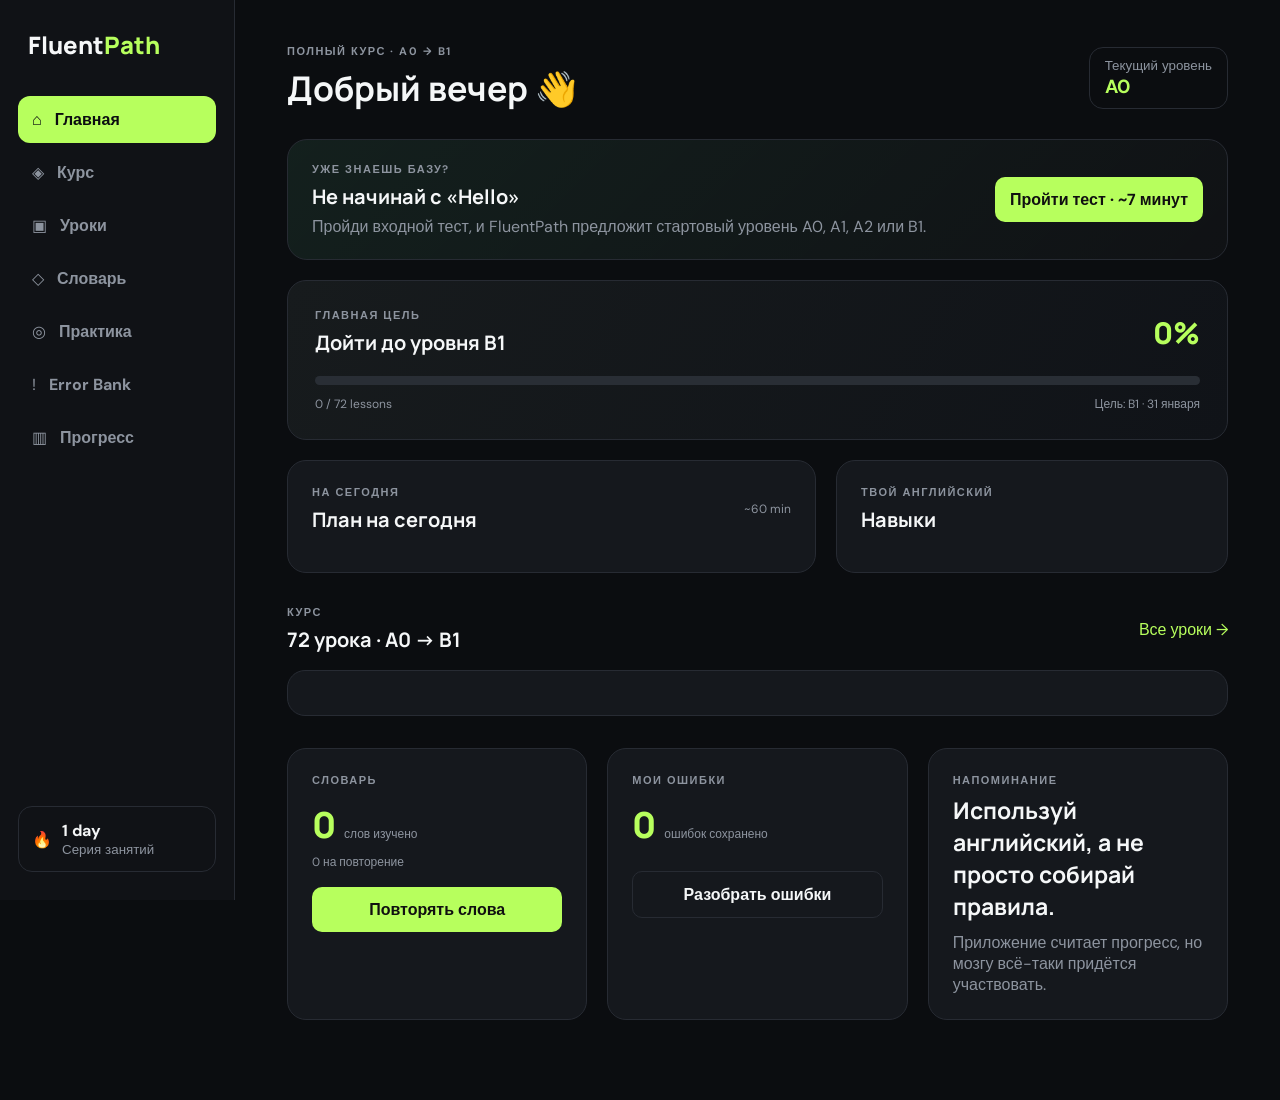
==== index.html @ a9f22a5a "Add files via upload" ====
<!doctype html><html lang="en"><head><meta charset="utf-8"><meta name="viewport" content="width=device-width,initial-scale=1"><meta name="theme-color" content="#0c0d10"><title>FluentPath — Full A0 to B1 Course</title><link rel="stylesheet" href="style.css"></head><body>
<div class="app"><aside class="sidebar"><button class="brand" data-go="home">Fluent<span>Path</span></button><nav>
<button class="nav active" data-go="home">⌂ <b>Главная</b></button><button class="nav" data-go="roadmap">◈ <b>Курс</b></button><button class="nav" data-go="learn">▣ <b>Уроки</b></button><button class="nav" data-go="vocabulary">◇ <b>Словарь</b></button><button class="nav" data-go="practice">◎ <b>Практика</b></button><button class="nav" data-go="errors">! <b>Error Bank</b></button><button class="nav" data-go="progress">▥ <b>Прогресс</b></button></nav><div class="side-foot">🔥 <div><strong id="sideStreak">1 day</strong><small>Серия занятий</small></div></div></aside>
<main>
<section class="page active" id="home"><header class="top"><div><p class="eyebrow">ПОЛНЫЙ КУРС · A0 → B1</p><h1 id="greeting">Добрый вечер 👋</h1></div><div class="level-pill"><small>Текущий уровень</small><strong id="homeLevel">A0</strong></div></header>
<section class="placement-banner"><div><p class="eyebrow">УЖЕ ЗНАЕШЬ БАЗУ?</p><h2>Не начинай с «Hello»</h2><p class="muted">Пройди входной тест, и FluentPath предложит стартовый уровень A0, A1, A2 или B1.</p></div><button class="primary" id="placementBtn">Пройти тест · ~7 минут</button></section><section class="hero"><div class="row between"><div><p class="eyebrow">ГЛАВНАЯ ЦЕЛЬ</p><h2>Дойти до уровня B1</h2></div><strong class="hero-percent" id="goalPercent">0%</strong></div><div class="bar"><i id="goalBar"></i></div><div class="row between muted tiny"><span id="lessonПрогресс">0 / 72 lessons</span><span>Цель: B1 · 31 января</span></div></section>
<div class="grid two"><section class="card"><div class="row between"><div><p class="eyebrow">НА СЕГОДНЯ</p><h2>План на сегодня</h2></div><span class="muted tiny">~60 min</span></div><div id="todayTasks" class="task-list"></div></section><section class="card"><p class="eyebrow">ТВОЙ АНГЛИЙСКИЙ</p><h2>Навыки</h2><div id="skillOverview"></div></section></div>
<section class="section"><div class="row between"><div><p class="eyebrow">КУРС</p><h2>72 урока · A0 → B1</h2></div><button class="link" data-go="roadmap">Все уроки →</button></div><div id="levelStrip" class="level-strip"></div></section>
<div class="grid three"><section class="card"><p class="eyebrow">СЛОВАРЬ</p><div class="big"><strong id="wordsCount">0</strong><span>слов изучено</span></div><p class="muted tiny"><span id="dueCount">0</span> на повторение</p><button class="primary full" data-go="vocabulary">Повторять слова</button></section><section class="card"><p class="eyebrow">МОИ ОШИБКИ</p><div class="big"><strong id="errorCount">0</strong><span>ошибок сохранено</span></div><button class="secondary full" data-go="errors">Разобрать ошибки</button></section><section class="card quote"><p class="eyebrow">НАПОМИНАНИЕ</p><h2>Используй английский, а не просто собирай правила.</h2><p class="muted">Приложение считает прогресс, но мозгу всё-таки придётся участвовать.</p></section></div></section>
<section class="page" id="roadmap"><p class="eyebrow">ПРОГРАММА КУРСА</p><h1>72 урока: A0 → B1</h1><p class="muted intro">Все уроки доступны сразу. Можно начать с нужного уровня или пройти входной тест.</p><div id="roadmapContent" class="roadmap"></div></section>
<section class="page" id="learn"><div id="learnГлавная"><p class="eyebrow">ОБУЧЕНИЕ</p><h1>Продолжить курс</h1><p class="muted intro">Теория, примеры и упражнения в каждом уроке.</p><div id="recommendedLesson"></div></div><div id="lessonView" class="hidden"></div></section>
<section class="page" id="vocabulary"><p class="eyebrow">ИНТЕРВАЛЬНОЕ ПОВТОРЕНИЕ</p><h1>Словарь</h1><p class="muted intro">Повторяй слова своего и предыдущих уровней.</p><div class="tabs"><button class="tab active" data-vtab="review">Повторение</button><button class="tab" data-vtab="all">Все слова</button></div><div id="vocabContent"></div></section>
<section class="page" id="practice"><p class="eyebrow">ПРАКТИКА</p><h1>Практика английского</h1><p class="muted intro">Аудирование, говорение, письмо и смешанные задания.</p><div class="practice-grid"><button class="mode-card" data-mode="listening"><span>🎧</span><h2>Аудирование</h2><p>Listen and type.</p></button><button class="mode-card" data-mode="speaking"><span>🎙️</span><h2>Говорение</h2><p>Speak with browser recognition.</p></button><button class="mode-card" data-mode="writing"><span>✍️</span><h2>Письмо</h2><p>Write and compare.</p></button><button class="mode-card" data-mode="challenge"><span>⚡</span><h2>Микс</h2><p>Mixed grammar.</p></button></div><div id="practiceArea"></div></section>
<section class="page" id="errors"><p class="eyebrow">МОИ ОШИБКИ</p><h1>Твои ошибки</h1><p class="muted intro">Неправильные ответы сохраняются здесь.</p><div id="errorsContent"></div></section>
<section class="page" id="progress"><p class="eyebrow">ПРОГРЕСС</p><h1>Твой английский</h1><p class="muted intro">Курс, XP, серия занятий и навыки.</p><div id="progressContent"></div></section>
</main></div><div id="toast"></div>
<script src="data/vocabulary.js"></script><script src="data/lessons.js"></script><script src="data/challenges.js"></script><script src="script.js"></script></body></html>
---- style.css ----
@import url('https://fonts.googleapis.com/css2?family=DM+Sans:wght@400;500;600;700&family=Manrope:wght@600;700;800&display=swap');
*{box-sizing:border-box;margin:0;padding:0} :root{--bg:#0b0d10;--side:#101216;--card:#15181d;--card2:#111419;--border:#272b33;--text:#f5f7f8;--muted:#8d949f;--accent:#b7ff5d;--accent2:#8edc35;--danger:#ff8e8e;--warn:#ffd36e} body{background:var(--bg);color:var(--text);font-family:"DM Sans",sans-serif;min-height:100vh}button,input,textarea{font:inherit}button{color:inherit}.app{display:flex;min-height:100vh}.sidebar{position:fixed;inset:0 auto 0 0;width:235px;background:var(--side);border-right:1px solid var(--border);padding:28px 18px;display:flex;flex-direction:column;z-index:20}.brand{background:none;border:0;text-align:left;font:800 24px Manrope;margin:0 10px 35px;cursor:pointer}.brand span{color:var(--accent)}nav{display:flex;flex-direction:column;gap:6px}.nav{border:0;background:transparent;color:var(--muted);padding:13px 14px;border-radius:12px;text-align:left;cursor:pointer;display:flex;gap:13px;align-items:center}.nav:hover{background:#191c22;color:#fff}.nav.active{background:var(--accent);color:#0b0d10}.side-foot{margin-top:auto;border:1px solid var(--border);border-radius:14px;padding:13px;display:flex;gap:10px;align-items:center}.side-foot div{display:flex;flex-direction:column}.side-foot small{color:var(--muted)}main{margin-left:235px;width:calc(100% - 235px);padding:44px 52px 80px;max-width:1500px}.page{display:none}.page.active{display:block}.top,.row{display:flex;align-items:center}.top{justify-content:space-between;margin-bottom:28px}.between{justify-content:space-between}.eyebrow{font-size:11px;letter-spacing:1.5px;color:var(--muted);font-weight:700;margin-bottom:7px}h1,h2,h3{font-family:Manrope,sans-serif}h1{font-size:34px}h2{font-size:20px}.muted{color:var(--muted)}.tiny{font-size:12px}.intro{margin-top:8px;margin-bottom:30px}.level-pill{border:1px solid var(--border);border-radius:14px;padding:9px 15px;display:flex;flex-direction:column}.level-pill small{color:var(--muted)}.level-pill strong{color:var(--accent);font-size:19px}.hero,.card,.roadmap-level,.lesson-shell,.practice-box,.stat-box{background:var(--card);border:1px solid var(--border);border-radius:19px}.hero{padding:27px;margin-bottom:20px;background:linear-gradient(120deg,#171b1d,#101318)}.hero-percent{font:800 30px Manrope;color:var(--accent)}.bar{height:9px;background:#292e35;border-radius:99px;overflow:hidden;margin:20px 0 11px}.bar i{display:block;height:100%;background:var(--accent);border-radius:99px;transition:.3s}.grid{display:grid;gap:20px}.two{grid-template-columns:1.35fr 1fr}.three{grid-template-columns:repeat(3,1fr)}.card{padding:24px}.task-list{margin-top:15px;display:flex;flex-direction:column;gap:7px}.task{display:grid;grid-template-columns:25px 1fr auto;align-items:center;gap:11px;border:0;background:transparent;padding:10px;border-radius:11px;text-align:left;cursor:pointer}.task:hover{background:#1b1f25}.check{width:20px;height:20px;border:2px solid #424852;border-radius:50%;background:transparent;cursor:pointer}.check.done{background:var(--accent);border-color:var(--accent);color:#111;font-size:12px}.task small{color:var(--muted)}.task.done .task-name{text-decoration:line-through;opacity:.55}.skill{margin-top:17px}.skill .row{font-size:13px;margin-bottom:7px}.mini{height:5px;background:#292e35;border-radius:99px;overflow:hidden}.mini i{display:block;height:100%;background:var(--accent)}.section{margin:32px 0}.link{border:0;background:transparent;color:var(--accent);cursor:pointer}.level-strip{display:flex;align-items:center;background:var(--card);border:1px solid var(--border);border-radius:18px;padding:22px;margin-top:17px}.level-node{display:flex;align-items:center;gap:10px;min-width:115px}.level-dot{width:46px;height:46px;border:2px solid #363b44;border-radius:50%;display:grid;place-items:center;font-weight:800}.level-node.current .level-dot,.level-node.done .level-dot{background:var(--accent);border-color:var(--accent);color:#111}.level-line{height:2px;background:#30353d;flex:1;margin:0 10px}.big{display:flex;align-items:baseline;gap:8px;margin:13px 0 5px}.big strong{font:800 36px Manrope;color:var(--accent)}.big span{color:var(--muted);font-size:12px}.primary,.secondary{border-radius:10px;padding:12px 15px;font-weight:700;cursor:pointer}.primary{border:0;background:var(--accent);color:#101010}.primary:hover{background:var(--accent2)}.secondary{border:1px solid var(--border);background:transparent}.secondary:hover{background:#1c2026}.full{width:100%;margin-top:17px}.quote{display:flex;flex-direction:column;justify-content:center}.quote h2{font-size:23px;margin-bottom:10px}.roadmap{display:flex;flex-direction:column;gap:20px}.roadmap-level{padding:25px}.level-head{display:flex;align-items:center;gap:15px;margin-bottom:20px}.level-square{width:58px;height:58px;border:1px solid #3a4049;border-radius:16px;display:grid;place-items:center;font:800 20px Manrope}.roadmap-level.unlocked .level-square{background:var(--accent);color:#111;border-color:var(--accent)}.level-head .lock{margin-left:auto;color:var(--muted);font-size:12px}.lesson-list{display:flex;flex-direction:column;gap:8px}.lesson-card{border:1px solid var(--border);background:var(--card2);border-radius:13px;padding:14px;display:grid;grid-template-columns:42px 1fr auto;align-items:center;gap:10px;text-align:left;cursor:pointer}.lesson-card:not(.locked):hover{transform:translateX(3px);border-color:#454c57}.lesson-card.locked{opacity:.4;cursor:not-allowed}.lesson-card.completed{border-color:#3c5230}.lesson-num{width:34px;height:34px;border-radius:9px;background:#23272e;display:grid;place-items:center;color:var(--accent);font-size:11px;font-weight:800}.lesson-card.completed .lesson-num{background:var(--accent);color:#111}.lesson-card small{color:var(--muted)}.lesson-shell{padding:28px;max-width:850px}.lesson-top{display:flex;justify-content:space-between;gap:20px;margin-bottom:25px}.lesson-body{line-height:1.7}.lesson-body h3{margin:23px 0 8px}.example{background:#101318;border-left:3px solid var(--accent);padding:13px 15px;border-radius:0 10px 10px 0;margin:9px 0}.quiz{margin-top:25px;border-top:1px solid var(--border);padding-top:22px}.answers{display:grid;gap:9px;margin-top:13px}.answer{border:1px solid var(--border);background:#111419;border-radius:11px;padding:12px;text-align:left;cursor:pointer}.answer:hover{border-color:#4c545f}.answer.correct{border-color:var(--accent);background:#182015}.answer.wrong{border-color:var(--danger);background:#251719}.feedback{margin-top:12px;font-size:13px}.hidden{display:none!important}.tabs{display:flex;gap:8px;margin-bottom:22px}.tab{border:1px solid var(--border);background:transparent;padding:9px 13px;border-radius:9px;cursor:pointer}.tab.active{background:var(--accent);color:#111;border-color:var(--accent)}.flashcard{max-width:650px;min-height:310px;background:var(--card);border:1px solid var(--border);border-radius:22px;padding:35px;margin-top:10px;display:flex;flex-direction:column;justify-content:center;align-items:center;text-align:center}.flashcard h2{font-size:38px}.translation{font-size:22px;margin-top:12px}.reveal{margin-top:25px}.ratings{display:flex;gap:8px;flex-wrap:wrap;margin-top:22px}.ratings button{flex:1;min-width:100px}.word-grid{display:grid;grid-template-columns:repeat(3,1fr);gap:10px}.word-item{border:1px solid var(--border);border-radius:12px;padding:14px;background:var(--card)}.word-item small{color:var(--muted)}.practice-grid{display:grid;grid-template-columns:repeat(4,1fr);gap:14px}.mode-card{border:1px solid var(--border);background:var(--card);border-radius:17px;padding:22px;text-align:left;cursor:pointer}.mode-card:hover{border-color:#4b535f;transform:translateY(-2px)}.mode-card span{font-size:25px}.mode-card h2{margin:12px 0 6px}.mode-card p{color:var(--muted);font-size:12px;line-height:1.5}.practice-box{padding:25px;margin-top:20px;max-width:800px}.text-input{width:100%;border:1px solid var(--border);background:#0e1115;color:#fff;border-radius:11px;padding:13px;margin:13px 0;outline:none}.text-input:focus{border-color:var(--accent)}textarea.text-input{min-height:130px;resize:vertical}.error-item{background:var(--card);border:1px solid var(--border);border-radius:13px;padding:15px;margin:9px 0}.error-item .wrongtxt{color:var(--danger)}.error-item .righttxt{color:var(--accent)}.stats-grid{display:grid;grid-template-columns:repeat(4,1fr);gap:14px}.stat-box{padding:20px}.stat-box strong{display:block;font:800 30px Manrope;color:var(--accent);margin-top:8px}.progress-skills{margin-top:20px;max-width:700px}.toast,#toast{position:fixed;right:25px;bottom:25px;background:#f5f7f8;color:#111;padding:12px 16px;border-radius:10px;opacity:0;transform:translateY(10px);pointer-events:none;transition:.2s;z-index:99}#toast.show{opacity:1;transform:none}
@media(max-width:1000px){.two,.three{grid-template-columns:1fr}.practice-grid{grid-template-columns:repeat(2,1fr)}.word-grid{grid-template-columns:repeat(2,1fr)}.stats-grid{grid-template-columns:repeat(2,1fr)}}
@media(max-width:720px){.sidebar{top:auto;bottom:0;width:100%;height:68px;padding:7px;border-right:0;border-top:1px solid var(--border)}.brand,.side-foot{display:none}nav{flex-direction:row;justify-content:space-around}.nav{padding:12px}.nav b{display:none}.nav:nth-child(4),.nav:nth-child(6){display:none}main{margin-left:0;width:100%;padding:25px 17px 95px}h1{font-size:28px}.level-strip{overflow:auto}.level-line{min-width:25px}.practice-grid,.word-grid,.stats-grid{grid-template-columns:1fr}.lesson-card{grid-template-columns:40px 1fr}.lesson-card>span:last-child{display:none}.top{align-items:flex-start}.hero{padding:21px}}
.course-count{color:var(--accent);font-weight:800}.lesson-card{transition:.18s}.lesson-card.free-open{opacity:1}

.placement-banner{display:flex;justify-content:space-between;gap:20px;align-items:center;padding:22px 24px;border:1px solid var(--border);border-radius:20px;margin-bottom:20px;background:linear-gradient(135deg,rgba(117,255,185,.08),rgba(255,255,255,.02))}
.placement-banner h2{margin:4px 0 6px}.placement-test{max-width:760px}.placement-choice{margin-top:10px}
@media(max-width:700px){.placement-banner{align-items:flex-start;flex-direction:column}.placement-banner .primary{width:100%}}
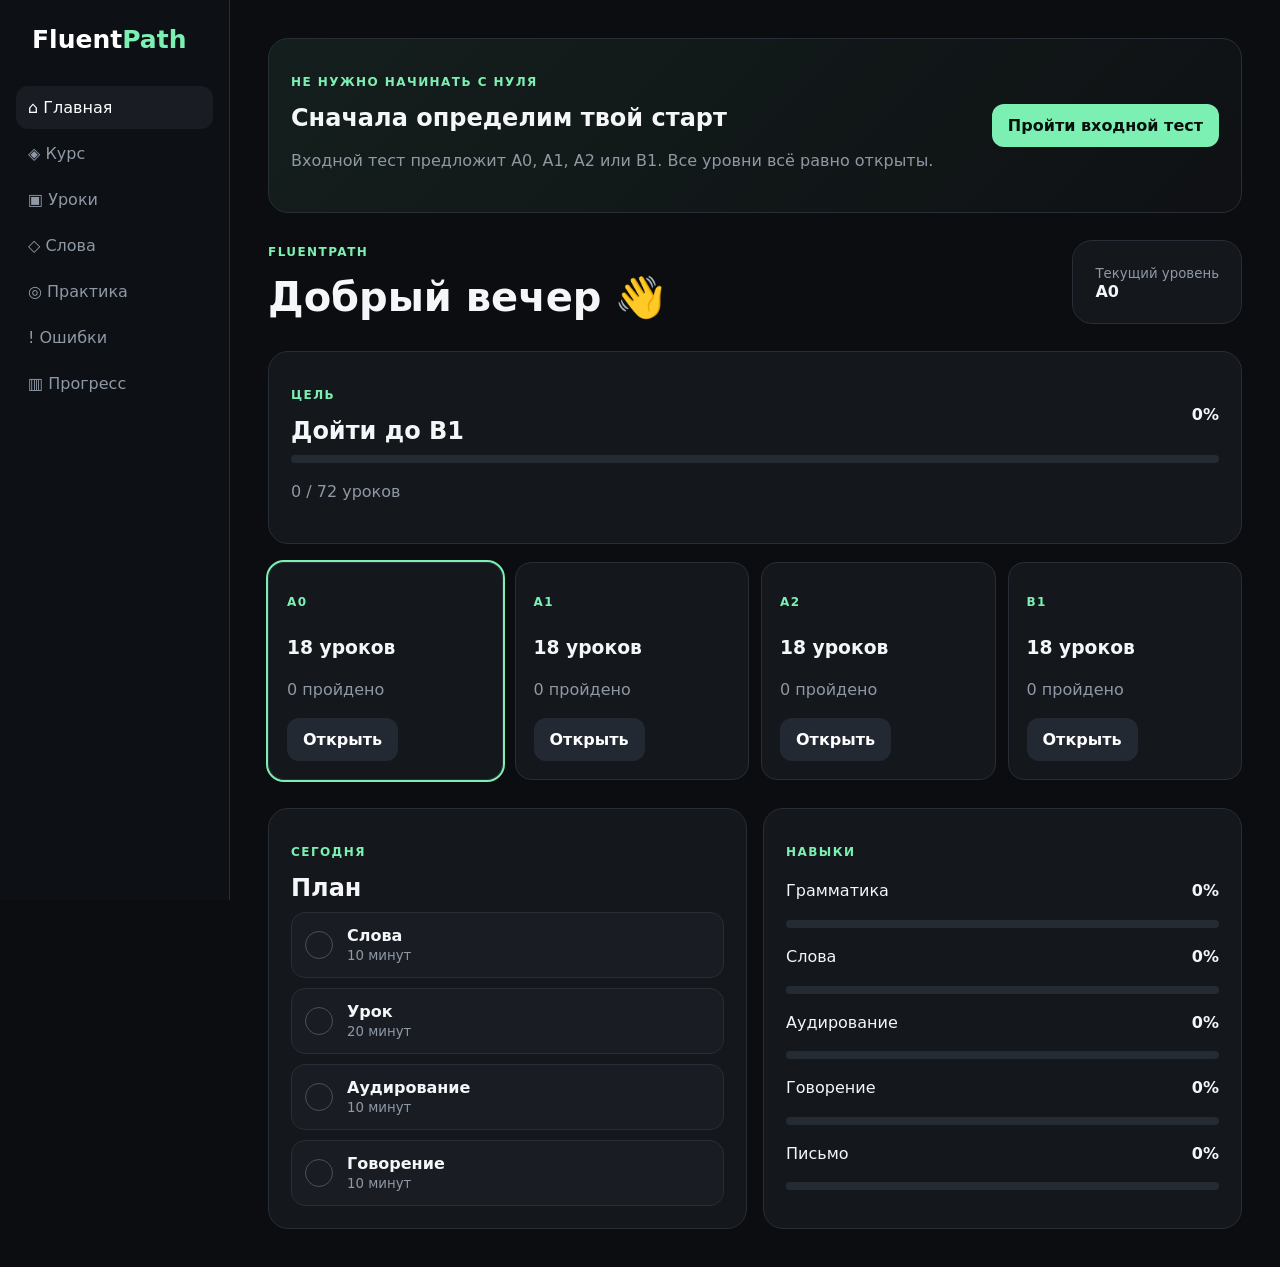
==== commit dd6f3aa4: "Rename FluentPath_FINAL_SINGLE.html to index.html" ====
--- a/index.html
+++ b/index.html
@@ -1,17 +1,59 @@
-<!doctype html><html lang="en"><head><meta charset="utf-8"><meta name="viewport" content="width=device-width,initial-scale=1"><meta name="theme-color" content="#0c0d10"><title>FluentPath — Full A0 to B1 Course</title><link rel="stylesheet" href="style.css"></head><body>
+<!doctype html><html lang="ru"><head><meta charset="utf-8"><meta name="viewport" content="width=device-width,initial-scale=1"><title>FluentPath</title>
+<style>
+:root{--bg:#0b0d10;--card:#14171c;--card2:#191d23;--text:#f4f6f8;--muted:#8f98a5;--border:#282e37;--accent:#7cf0b3;--danger:#ff7777}
+*{box-sizing:border-box}body{margin:0;background:var(--bg);color:var(--text);font-family:Inter,system-ui,-apple-system,Segoe UI,sans-serif}button,input,textarea{font:inherit}button{cursor:pointer}.app{display:grid;grid-template-columns:230px 1fr;min-height:100vh}.sidebar{padding:24px 16px;border-right:1px solid var(--border);position:sticky;top:0;height:100vh;background:#0d1014}.brand{border:0;background:none;color:#fff;font-size:25px;font-weight:900;margin:0 10px 28px}.brand span{color:var(--accent)}.nav{display:block;width:100%;text-align:left;border:0;background:none;color:var(--muted);padding:12px;border-radius:12px;margin:3px 0}.nav:hover,.nav.active{background:var(--card2);color:#fff}main{padding:38px;max-width:1200px;width:100%;margin:auto}.page{display:none}.page.active{display:block}h1{font-size:40px;margin:4px 0 12px}h2{margin:4px 0 10px}h3{margin-top:25px}p{line-height:1.6}.muted{color:var(--muted)}.eyebrow{color:var(--accent);font-size:12px;font-weight:800;letter-spacing:.12em}.card,.hero,.lesson-shell,.placement{background:var(--card);border:1px solid var(--border);border-radius:20px;padding:22px}.hero{margin:18px 0}.row{display:flex;align-items:center;gap:14px}.between{justify-content:space-between}.grid{display:grid;gap:16px}.two{grid-template-columns:1fr 1fr}.primary,.secondary{border:0;border-radius:12px;padding:12px 16px;font-weight:800}.primary{background:var(--accent);color:#06110b}.secondary{background:#232932;color:#fff}.bar,.mini{height:8px;border-radius:999px;background:#252b33;overflow:hidden}.bar i,.mini i{display:block;height:100%;background:var(--accent)}.task,.lesson-card,.word-row{display:flex;align-items:center;gap:14px;padding:13px;border:1px solid var(--border);border-radius:14px;margin-top:10px;background:var(--card2)}.task>div,.lesson-card>div{flex:1}.check{width:28px;height:28px;border-radius:50%;border:1px solid #45505e;background:none}.check.done{background:var(--accent)}.task.done{opacity:.62}.levels{display:grid;grid-template-columns:repeat(4,1fr);gap:12px;margin:15px 0 28px}.levelbox{padding:18px;border:1px solid var(--border);border-radius:16px;background:var(--card)}.levelbox.current{outline:2px solid var(--accent)}.placement{display:flex;align-items:center;justify-content:space-between;gap:20px;margin-bottom:18px;background:linear-gradient(135deg,rgba(124,240,179,.08),rgba(255,255,255,.015))}.tabs{display:flex;gap:8px;margin:16px 0}.tab{border:1px solid var(--border);background:#151920;color:var(--muted);padding:10px 14px;border-radius:10px}.tab.active{color:#fff}.lesson-card{width:100%;color:#fff;text-align:left}.lesson-num{width:38px;height:38px;border-radius:11px;background:#252b33;display:grid;place-items:center;font-weight:800}.answer{width:100%;text-align:left;margin-top:10px;padding:13px;border:1px solid var(--border);border-radius:12px;background:#191e25;color:#fff}.answer.correct{border-color:var(--accent)}.answer.wrong{border-color:var(--danger)}.example{padding:12px 14px;background:#191e25;border-left:3px solid var(--accent);margin:8px 0;border-radius:8px}.flash{max-width:620px;padding:34px;text-align:center;background:var(--card);border:1px solid var(--border);border-radius:22px}.flash h2{font-size:38px}.ratings{display:flex;gap:8px;justify-content:center;margin-top:18px}.word-grid{display:grid;grid-template-columns:repeat(3,1fr);gap:10px}.word-row{display:block}.practice-grid{display:grid;grid-template-columns:repeat(4,1fr);gap:12px}.mode{padding:18px;background:var(--card);border:1px solid var(--border);border-radius:16px;color:#fff;text-align:left}.input{width:100%;margin-top:14px;padding:13px;background:#11151a;border:1px solid var(--border);border-radius:11px;color:#fff}textarea.input{min-height:150px}.stats{display:grid;grid-template-columns:repeat(4,1fr);gap:12px}.stat{background:var(--card);border:1px solid var(--border);border-radius:16px;padding:20px}.hidden{display:none!important}#toast{position:fixed;bottom:22px;left:50%;transform:translateX(-50%);background:#fff;color:#111;padding:11px 16px;border-radius:10px;display:none}#toast.show{display:block}
+@media(max-width:820px){.app{display:block}.sidebar{position:fixed;z-index:5;left:0;right:0;bottom:0;top:auto;height:auto;border-right:0;border-top:1px solid var(--border);display:flex;padding:7px;overflow:auto}.brand{display:none}.sidebar nav{display:flex;width:100%}.nav{font-size:11px;text-align:center;padding:8px 7px;white-space:nowrap}main{padding:22px 16px 85px}h1{font-size:31px}.two,.levels,.practice-grid,.stats,.word-grid{grid-template-columns:1fr}.placement{align-items:flex-start;flex-direction:column}}
+</style></head><body>
 <div class="app"><aside class="sidebar"><button class="brand" data-go="home">Fluent<span>Path</span></button><nav>
-<button class="nav active" data-go="home">⌂ <b>Главная</b></button><button class="nav" data-go="roadmap">◈ <b>Курс</b></button><button class="nav" data-go="learn">▣ <b>Уроки</b></button><button class="nav" data-go="vocabulary">◇ <b>Словарь</b></button><button class="nav" data-go="practice">◎ <b>Практика</b></button><button class="nav" data-go="errors">! <b>Error Bank</b></button><button class="nav" data-go="progress">▥ <b>Прогресс</b></button></nav><div class="side-foot">🔥 <div><strong id="sideStreak">1 day</strong><small>Серия занятий</small></div></div></aside>
+<button class="nav active" data-go="home">⌂ Главная</button><button class="nav" data-go="roadmap">◈ Курс</button><button class="nav" data-go="learn">▣ Уроки</button><button class="nav" data-go="vocab">◇ Слова</button><button class="nav" data-go="practice">◎ Практика</button><button class="nav" data-go="errors">! Ошибки</button><button class="nav" data-go="progress">▥ Прогресс</button></nav></aside>
 <main>
-<section class="page active" id="home"><header class="top"><div><p class="eyebrow">ПОЛНЫЙ КУРС · A0 → B1</p><h1 id="greeting">Добрый вечер 👋</h1></div><div class="level-pill"><small>Текущий уровень</small><strong id="homeLevel">A0</strong></div></header>
-<section class="placement-banner"><div><p class="eyebrow">УЖЕ ЗНАЕШЬ БАЗУ?</p><h2>Не начинай с «Hello»</h2><p class="muted">Пройди входной тест, и FluentPath предложит стартовый уровень A0, A1, A2 или B1.</p></div><button class="primary" id="placementBtn">Пройти тест · ~7 минут</button></section><section class="hero"><div class="row between"><div><p class="eyebrow">ГЛАВНАЯ ЦЕЛЬ</p><h2>Дойти до уровня B1</h2></div><strong class="hero-percent" id="goalPercent">0%</strong></div><div class="bar"><i id="goalBar"></i></div><div class="row between muted tiny"><span id="lessonПрогресс">0 / 72 lessons</span><span>Цель: B1 · 31 января</span></div></section>
-<div class="grid two"><section class="card"><div class="row between"><div><p class="eyebrow">НА СЕГОДНЯ</p><h2>План на сегодня</h2></div><span class="muted tiny">~60 min</span></div><div id="todayTasks" class="task-list"></div></section><section class="card"><p class="eyebrow">ТВОЙ АНГЛИЙСКИЙ</p><h2>Навыки</h2><div id="skillOverview"></div></section></div>
-<section class="section"><div class="row between"><div><p class="eyebrow">КУРС</p><h2>72 урока · A0 → B1</h2></div><button class="link" data-go="roadmap">Все уроки →</button></div><div id="levelStrip" class="level-strip"></div></section>
-<div class="grid three"><section class="card"><p class="eyebrow">СЛОВАРЬ</p><div class="big"><strong id="wordsCount">0</strong><span>слов изучено</span></div><p class="muted tiny"><span id="dueCount">0</span> на повторение</p><button class="primary full" data-go="vocabulary">Повторять слова</button></section><section class="card"><p class="eyebrow">МОИ ОШИБКИ</p><div class="big"><strong id="errorCount">0</strong><span>ошибок сохранено</span></div><button class="secondary full" data-go="errors">Разобрать ошибки</button></section><section class="card quote"><p class="eyebrow">НАПОМИНАНИЕ</p><h2>Используй английский, а не просто собирай правила.</h2><p class="muted">Приложение считает прогресс, но мозгу всё-таки придётся участвовать.</p></section></div></section>
-<section class="page" id="roadmap"><p class="eyebrow">ПРОГРАММА КУРСА</p><h1>72 урока: A0 → B1</h1><p class="muted intro">Все уроки доступны сразу. Можно начать с нужного уровня или пройти входной тест.</p><div id="roadmapContent" class="roadmap"></div></section>
-<section class="page" id="learn"><div id="learnГлавная"><p class="eyebrow">ОБУЧЕНИЕ</p><h1>Продолжить курс</h1><p class="muted intro">Теория, примеры и упражнения в каждом уроке.</p><div id="recommendedLesson"></div></div><div id="lessonView" class="hidden"></div></section>
-<section class="page" id="vocabulary"><p class="eyebrow">ИНТЕРВАЛЬНОЕ ПОВТОРЕНИЕ</p><h1>Словарь</h1><p class="muted intro">Повторяй слова своего и предыдущих уровней.</p><div class="tabs"><button class="tab active" data-vtab="review">Повторение</button><button class="tab" data-vtab="all">Все слова</button></div><div id="vocabContent"></div></section>
-<section class="page" id="practice"><p class="eyebrow">ПРАКТИКА</p><h1>Практика английского</h1><p class="muted intro">Аудирование, говорение, письмо и смешанные задания.</p><div class="practice-grid"><button class="mode-card" data-mode="listening"><span>🎧</span><h2>Аудирование</h2><p>Listen and type.</p></button><button class="mode-card" data-mode="speaking"><span>🎙️</span><h2>Говорение</h2><p>Speak with browser recognition.</p></button><button class="mode-card" data-mode="writing"><span>✍️</span><h2>Письмо</h2><p>Write and compare.</p></button><button class="mode-card" data-mode="challenge"><span>⚡</span><h2>Микс</h2><p>Mixed grammar.</p></button></div><div id="practiceArea"></div></section>
-<section class="page" id="errors"><p class="eyebrow">МОИ ОШИБКИ</p><h1>Твои ошибки</h1><p class="muted intro">Неправильные ответы сохраняются здесь.</p><div id="errorsContent"></div></section>
-<section class="page" id="progress"><p class="eyebrow">ПРОГРЕСС</p><h1>Твой английский</h1><p class="muted intro">Курс, XP, серия занятий и навыки.</p><div id="progressContent"></div></section>
+<section class="page active" id="home"><div class="placement"><div><p class="eyebrow">НЕ НУЖНО НАЧИНАТЬ С НУЛЯ</p><h2>Сначала определим твой старт</h2><p class="muted">Входной тест предложит A0, A1, A2 или B1. Все уровни всё равно открыты.</p></div><button class="primary" id="placementBtn">Пройти входной тест</button></div>
+<div class="row between"><div><p class="eyebrow">FLUENTPATH</p><h1 id="hello">Добрый вечер 👋</h1></div><div class="card"><small class="muted">Текущий уровень</small><br><strong id="curLevel">A0</strong></div></div>
+<div class="hero"><div class="row between"><div><p class="eyebrow">ЦЕЛЬ</p><h2>Дойти до B1</h2></div><strong id="pct">0%</strong></div><div class="bar"><i id="bar"></i></div><p class="muted" id="lessonCount"></p></div><div class="levels" id="levels"></div><div class="grid two"><div class="card"><p class="eyebrow">СЕГОДНЯ</p><h2>План</h2><div id="tasks"></div></div><div class="card"><p class="eyebrow">НАВЫКИ</p><div id="skills"></div></div></div></section>
+<section class="page" id="roadmap"><p class="eyebrow">ПРОГРАММА</p><h1>72 урока A0 → B1</h1><p class="muted">Все уроки открыты. Начинать можно с любого уровня.</p><div id="roadmapContent"></div></section>
+<section class="page" id="learn"><div id="learnHome"></div><div id="lessonView" class="hidden"></div></section>
+<section class="page" id="vocab"><p class="eyebrow">ИНТЕРВАЛЬНОЕ ПОВТОРЕНИЕ</p><h1>Словарь</h1><p class="muted">Внутри 2064 карточек слов и полезных выражений.</p><div class="tabs"><button class="tab active" data-vtab="review">Повторение</button><button class="tab" data-vtab="all">Все слова</button></div><div id="vocabContent"></div></section>
+<section class="page" id="practice"><p class="eyebrow">ПРАКТИКА</p><h1>Используй английский</h1><div class="practice-grid"><button class="mode" data-mode="listening">🎧<h3>Аудирование</h3></button><button class="mode" data-mode="speaking">🎙️<h3>Говорение</h3></button><button class="mode" data-mode="writing">✍️<h3>Письмо</h3></button><button class="mode" data-mode="mixed">⚡<h3>Микс</h3></button></div><div id="practiceArea" style="margin-top:18px"></div></section>
+<section class="page" id="errors"><p class="eyebrow">ОШИБКИ</p><h1>Банк ошибок</h1><div id="errorsContent"></div></section>
+<section class="page" id="progress"><p class="eyebrow">ПРОГРЕСС</p><h1>Статистика</h1><div id="progressContent"></div></section>
 </main></div><div id="toast"></div>
-<script src="data/vocabulary.js"></script><script src="data/lessons.js"></script><script src="data/challenges.js"></script><script src="script.js"></script></body></html>+<script>
+const COURSE={"lessons": [{"id": "a0-01", "level": "A0", "title": "Приветствия и знакомство", "tag": "Hello / Hi / Goodbye", "goal": "Здороваться, прощаться и знакомиться.", "minutes": 20, "checkpoint": false, "theory": "<h3>Цель урока</h3><p>Здороваться, прощаться и знакомиться.</p><h3>Примеры</h3><div class=\"example\"><b>Hello!</b></div><div class=\"example\"><b>Hi, I'm Anna.</b></div><div class=\"example\"><b>Nice to meet you.</b></div><div class=\"example\"><b>See you tomorrow.</b></div><h3>Как закрепить</h3><p>Проговори примеры вслух и составь минимум два собственных предложения по той же модели.</p>", "questions": [{"q": "Выбери правильный вариант:", "answers": ["Hello!", "I is a student.", "Where you are?"], "correct": 0}, {"q": "Выбери правильный вариант:", "answers": ["Where you are?", "She are ready.", "Hi, I'm Anna."], "correct": 2}, {"q": "Выбери правильный вариант:", "answers": ["I is a student.", "Nice to meet you.", "She are ready."], "correct": 1}, {"q": "Выбери правильный вариант:", "answers": ["See you tomorrow.", "I is a student.", "Where you are?"], "correct": 0}, {"q": "Что лучше сделать после теории?", "answers": ["Составить 2–3 своих примера и проговорить их", "Просто закрыть урок", "Выучить только название темы"], "correct": 0}, {"q": "Главная цель этого урока?", "answers": ["Здороваться, прощаться и знакомиться.", "Не использовать английский", "Запомнить случайные слова"], "correct": 0}]}, {"id": "a0-02", "level": "A0", "title": "О себе", "tag": "My name is... / I am...", "goal": "Представиться: имя, возраст, страна, город.", "minutes": 20, "checkpoint": false, "theory": "<h3>Цель урока</h3><p>Представиться: имя, возраст, страна, город.</p><h3>Примеры</h3><div class=\"example\"><b>My name is Max.</b></div><div class=\"example\"><b>I am 18.</b></div><div class=\"example\"><b>I'm from Spain.</b></div><div class=\"example\"><b>I live in Madrid.</b></div><h3>Как закрепить</h3><p>Проговори примеры вслух и составь минимум два собственных предложения по той же модели.</p>", "questions": [{"q": "Выбери правильный вариант:", "answers": ["I is a student.", "Where you are?", "My name is Max."], "correct": 2}, {"q": "Выбери правильный вариант:", "answers": ["She are ready.", "I am 18.", "Where you are?"], "correct": 1}, {"q": "Выбери правильный вариант:", "answers": ["I'm from Spain.", "She are ready.", "I is a student."], "correct": 0}, {"q": "Выбери правильный вариант:", "answers": ["I is a student.", "Where you are?", "I live in Madrid."], "correct": 2}, {"q": "Что лучше сделать после теории?", "answers": ["Составить 2–3 своих примера и проговорить их", "Просто закрыть урок", "Выучить только название темы"], "correct": 0}, {"q": "Главная цель этого урока?", "answers": ["Представиться: имя, возраст, страна, город.", "Не использовать английский", "Запомнить случайные слова"], "correct": 0}]}, {"id": "a0-03", "level": "A0", "title": "To be: утверждение", "tag": "I am / You are / She is", "goal": "Строить простые предложения с am / is / are.", "minutes": 20, "checkpoint": false, "theory": "<h3>Цель урока</h3><p>Строить простые предложения с am / is / are.</p><h3>Примеры</h3><div class=\"example\"><b>I am tired.</b></div><div class=\"example\"><b>You are ready.</b></div><div class=\"example\"><b>She is a student.</b></div><div class=\"example\"><b>They are at home.</b></div><h3>Как закрепить</h3><p>Проговори примеры вслух и составь минимум два собственных предложения по той же модели.</p>", "questions": [{"q": "Выбери правильный вариант:", "answers": ["Where you are?", "I am tired.", "I is a student."], "correct": 1}, {"q": "Выбери правильный вариант:", "answers": ["You are ready.", "Where you are?", "She are ready."], "correct": 0}, {"q": "Выбери правильный вариант:", "answers": ["She are ready.", "I is a student.", "She is a student."], "correct": 2}, {"q": "Выбери правильный вариант:", "answers": ["Where you are?", "They are at home.", "I is a student."], "correct": 1}, {"q": "Что лучше сделать после теории?", "answers": ["Составить 2–3 своих примера и проговорить их", "Просто закрыть урок", "Выучить только название темы"], "correct": 0}, {"q": "Главная цель этого урока?", "answers": ["Строить простые предложения с am / is / are.", "Не использовать английский", "Запомнить случайные слова"], "correct": 0}]}, {"id": "a0-04", "level": "A0", "title": "To be: вопросы", "tag": "Are you...? / Is she...?", "goal": "Задавать вопросы с to be.", "minutes": 20, "checkpoint": false, "theory": "<h3>Цель урока</h3><p>Задавать вопросы с to be.</p><h3>Примеры</h3><div class=\"example\"><b>Are you ready?</b></div><div class=\"example\"><b>Is he your brother?</b></div><div class=\"example\"><b>Are they at home?</b></div><div class=\"example\"><b>Where are you from?</b></div><h3>Как закрепить</h3><p>Проговори примеры вслух и составь минимум два собственных предложения по той же модели.</p>", "questions": [{"q": "Выбери правильный вариант:", "answers": ["Are you ready?", "I is a student.", "Where you are?"], "correct": 0}, {"q": "Выбери правильный вариант:", "answers": ["Where you are?", "She are ready.", "Is he your brother?"], "correct": 2}, {"q": "Выбери правильный вариант:", "answers": ["I is a student.", "Are they at home?", "She are ready."], "correct": 1}, {"q": "Выбери правильный вариант:", "answers": ["Where are you from?", "I is a student.", "Where you are?"], "correct": 0}, {"q": "Что лучше сделать после теории?", "answers": ["Составить 2–3 своих примера и проговорить их", "Просто закрыть урок", "Выучить только название темы"], "correct": 0}, {"q": "Главная цель этого урока?", "answers": ["Задавать вопросы с to be.", "Не использовать английский", "Запомнить случайные слова"], "correct": 0}]}, {"id": "a0-05", "level": "A0", "title": "To be: отрицание", "tag": "I'm not / isn't / aren't", "goal": "Делать отрицания с to be.", "minutes": 20, "checkpoint": false, "theory": "<h3>Цель урока</h3><p>Делать отрицания с to be.</p><h3>Примеры</h3><div class=\"example\"><b>I'm not busy.</b></div><div class=\"example\"><b>She isn't here.</b></div><div class=\"example\"><b>We aren't late.</b></div><div class=\"example\"><b>He is not a teacher.</b></div><h3>Как закрепить</h3><p>Проговори примеры вслух и составь минимум два собственных предложения по той же модели.</p>", "questions": [{"q": "Выбери правильный вариант:", "answers": ["I is a student.", "Where you are?", "I'm not busy."], "correct": 2}, {"q": "Выбери правильный вариант:", "answers": ["She are ready.", "She isn't here.", "Where you are?"], "correct": 1}, {"q": "Выбери правильный вариант:", "answers": ["We aren't late.", "She are ready.", "I is a student."], "correct": 0}, {"q": "Выбери правильный вариант:", "answers": ["I is a student.", "Where you are?", "He is not a teacher."], "correct": 2}, {"q": "Что лучше сделать после теории?", "answers": ["Составить 2–3 своих примера и проговорить их", "Просто закрыть урок", "Выучить только название темы"], "correct": 0}, {"q": "Главная цель этого урока?", "answers": ["Делать отрицания с to be.", "Не использовать английский", "Запомнить случайные слова"], "correct": 0}]}, {"id": "a0-06", "level": "A0", "title": "Числа и возраст", "tag": "Numbers 0–100", "goal": "Говорить возраст, цены и количества.", "minutes": 20, "checkpoint": false, "theory": "<h3>Цель урока</h3><p>Говорить возраст, цены и количества.</p><h3>Примеры</h3><div class=\"example\"><b>I'm eighteen.</b></div><div class=\"example\"><b>It costs twenty euros.</b></div><div class=\"example\"><b>My number is forty-two.</b></div><div class=\"example\"><b>There are ten books.</b></div><h3>Как закрепить</h3><p>Проговори примеры вслух и составь минимум два собственных предложения по той же модели.</p>", "questions": [{"q": "Выбери правильный вариант:", "answers": ["Where you are?", "I'm eighteen.", "I is a student."], "correct": 1}, {"q": "Выбери правильный вариант:", "answers": ["It costs twenty euros.", "Where you are?", "She are ready."], "correct": 0}, {"q": "Выбери правильный вариант:", "answers": ["She are ready.", "I is a student.", "My number is forty-two."], "correct": 2}, {"q": "Выбери правильный вариант:", "answers": ["Where you are?", "There are ten books.", "I is a student."], "correct": 1}, {"q": "Что лучше сделать после теории?", "answers": ["Составить 2–3 своих примера и проговорить их", "Просто закрыть урок", "Выучить только название темы"], "correct": 0}, {"q": "Главная цель этого урока?", "answers": ["Говорить возраст, цены и количества.", "Не использовать английский", "Запомнить случайные слова"], "correct": 0}]}, {"id": "a0-07", "level": "A0", "title": "Страны и национальности", "tag": "Countries & nationalities", "goal": "Говорить, откуда человек.", "minutes": 20, "checkpoint": false, "theory": "<h3>Цель урока</h3><p>Говорить, откуда человек.</p><h3>Примеры</h3><div class=\"example\"><b>I'm from Italy.</b></div><div class=\"example\"><b>She is Brazilian.</b></div><div class=\"example\"><b>They are from Canada.</b></div><div class=\"example\"><b>He is German.</b></div><h3>Как закрепить</h3><p>Проговори примеры вслух и составь минимум два собственных предложения по той же модели.</p>", "questions": [{"q": "Выбери правильный вариант:", "answers": ["I'm from Italy.", "I is a student.", "Where you are?"], "correct": 0}, {"q": "Выбери правильный вариант:", "answers": ["Where you are?", "She are ready.", "She is Brazilian."], "correct": 2}, {"q": "Выбери правильный вариант:", "answers": ["I is a student.", "They are from Canada.", "She are ready."], "correct": 1}, {"q": "Выбери правильный вариант:", "answers": ["He is German.", "I is a student.", "Where you are?"], "correct": 0}, {"q": "Что лучше сделать после теории?", "answers": ["Составить 2–3 своих примера и проговорить их", "Просто закрыть урок", "Выучить только название темы"], "correct": 0}, {"q": "Главная цель этого урока?", "answers": ["Говорить, откуда человек.", "Не использовать английский", "Запомнить случайные слова"], "correct": 0}]}, {"id": "a0-08", "level": "A0", "title": "Семья", "tag": "Family", "goal": "Рассказывать о семье.", "minutes": 20, "checkpoint": false, "theory": "<h3>Цель урока</h3><p>Рассказывать о семье.</p><h3>Примеры</h3><div class=\"example\"><b>This is my mother.</b></div><div class=\"example\"><b>I have one brother.</b></div><div class=\"example\"><b>Her sister is 12.</b></div><div class=\"example\"><b>My parents are at home.</b></div><h3>Как закрепить</h3><p>Проговори примеры вслух и составь минимум два собственных предложения по той же модели.</p>", "questions": [{"q": "Выбери правильный вариант:", "answers": ["I is a student.", "Where you are?", "This is my mother."], "correct": 2}, {"q": "Выбери правильный вариант:", "answers": ["She are ready.", "I have one brother.", "Where you are?"], "correct": 1}, {"q": "Выбери правильный вариант:", "answers": ["Her sister is 12.", "She are ready.", "I is a student."], "correct": 0}, {"q": "Выбери правильный вариант:", "answers": ["I is a student.", "Where you are?", "My parents are at home."], "correct": 2}, {"q": "Что лучше сделать после теории?", "answers": ["Составить 2–3 своих примера и проговорить их", "Просто закрыть урок", "Выучить только название темы"], "correct": 0}, {"q": "Главная цель этого урока?", "answers": ["Рассказывать о семье.", "Не использовать английский", "Запомнить случайные слова"], "correct": 0}]}, {"id": "a0-09", "level": "A0", "title": "My / Your / His / Her", "tag": "Possessives", "goal": "Говорить, кому что принадлежит.", "minutes": 20, "checkpoint": false, "theory": "<h3>Цель урока</h3><p>Говорить, кому что принадлежит.</p><h3>Примеры</h3><div class=\"example\"><b>My phone is new.</b></div><div class=\"example\"><b>His name is Leo.</b></div><div class=\"example\"><b>Her bag is blue.</b></div><div class=\"example\"><b>Their house is big.</b></div><h3>Как закрепить</h3><p>Проговори примеры вслух и составь минимум два собственных предложения по той же модели.</p>", "questions": [{"q": "Выбери правильный вариант:", "answers": ["Where you are?", "My phone is new.", "I is a student."], "correct": 1}, {"q": "Выбери правильный вариант:", "answers": ["His name is Leo.", "Where you are?", "She are ready."], "correct": 0}, {"q": "Выбери правильный вариант:", "answers": ["She are ready.", "I is a student.", "Her bag is blue."], "correct": 2}, {"q": "Выбери правильный вариант:", "answers": ["Where you are?", "Their house is big.", "I is a student."], "correct": 1}, {"q": "Что лучше сделать после теории?", "answers": ["Составить 2–3 своих примера и проговорить их", "Просто закрыть урок", "Выучить только название темы"], "correct": 0}, {"q": "Главная цель этого урока?", "answers": ["Говорить, кому что принадлежит.", "Не использовать английский", "Запомнить случайные слова"], "correct": 0}]}, {"id": "a0-10", "level": "A0", "title": "This / That / These / Those", "tag": "Demonstratives", "goal": "Указывать на предметы.", "minutes": 20, "checkpoint": false, "theory": "<h3>Цель урока</h3><p>Указывать на предметы.</p><h3>Примеры</h3><div class=\"example\"><b>This book is mine.</b></div><div class=\"example\"><b>That car is old.</b></div><div class=\"example\"><b>These shoes are new.</b></div><div class=\"example\"><b>Those people are my friends.</b></div><h3>Как закрепить</h3><p>Проговори примеры вслух и составь минимум два собственных предложения по той же модели.</p>", "questions": [{"q": "Выбери правильный вариант:", "answers": ["This book is mine.", "I is a student.", "Where you are?"], "correct": 0}, {"q": "Выбери правильный вариант:", "answers": ["Where you are?", "She are ready.", "That car is old."], "correct": 2}, {"q": "Выбери правильный вариант:", "answers": ["I is a student.", "These shoes are new.", "She are ready."], "correct": 1}, {"q": "Выбери правильный вариант:", "answers": ["Those people are my friends.", "I is a student.", "Where you are?"], "correct": 0}, {"q": "Что лучше сделать после теории?", "answers": ["Составить 2–3 своих примера и проговорить их", "Просто закрыть урок", "Выучить только название темы"], "correct": 0}, {"q": "Главная цель этого урока?", "answers": ["Указывать на предметы.", "Не использовать английский", "Запомнить случайные слова"], "correct": 0}]}, {"id": "a0-11", "level": "A0", "title": "A / An", "tag": "Articles", "goal": "Использовать базовые артикли.", "minutes": 20, "checkpoint": false, "theory": "<h3>Цель урока</h3><p>Использовать базовые артикли.</p><h3>Примеры</h3><div class=\"example\"><b>It's a book.</b></div><div class=\"example\"><b>She's a teacher.</b></div><div class=\"example\"><b>It's an apple.</b></div><div class=\"example\"><b>He has an orange.</b></div><h3>Как закрепить</h3><p>Проговори примеры вслух и составь минимум два собственных предложения по той же модели.</p>", "questions": [{"q": "Выбери правильный вариант:", "answers": ["I is a student.", "Where you are?", "It's a book."], "correct": 2}, {"q": "Выбери правильный вариант:", "answers": ["She are ready.", "She's a teacher.", "Where you are?"], "correct": 1}, {"q": "Выбери правильный вариант:", "answers": ["It's an apple.", "She are ready.", "I is a student."], "correct": 0}, {"q": "Выбери правильный вариант:", "answers": ["I is a student.", "Where you are?", "He has an orange."], "correct": 2}, {"q": "Что лучше сделать после теории?", "answers": ["Составить 2–3 своих примера и проговорить их", "Просто закрыть урок", "Выучить только название темы"], "correct": 0}, {"q": "Главная цель этого урока?", "answers": ["Использовать базовые артикли.", "Не использовать английский", "Запомнить случайные слова"], "correct": 0}]}, {"id": "a0-12", "level": "A0", "title": "Множественное число", "tag": "Plural nouns", "goal": "Говорить об одном и нескольких предметах.", "minutes": 20, "checkpoint": false, "theory": "<h3>Цель урока</h3><p>Говорить об одном и нескольких предметах.</p><h3>Примеры</h3><div class=\"example\"><b>one book / two books</b></div><div class=\"example\"><b>one box / three boxes</b></div><div class=\"example\"><b>one child / two children</b></div><div class=\"example\"><b>one person / five people</b></div><h3>Как закрепить</h3><p>Проговори примеры вслух и составь минимум два собственных предложения по той же модели.</p>", "questions": [{"q": "Выбери правильный вариант:", "answers": ["Where you are?", "one book / two books", "I is a student."], "correct": 1}, {"q": "Выбери правильный вариант:", "answers": ["one box / three boxes", "Where you are?", "She are ready."], "correct": 0}, {"q": "Выбери правильный вариант:", "answers": ["She are ready.", "I is a student.", "one child / two children"], "correct": 2}, {"q": "Выбери правильный вариант:", "answers": ["Where you are?", "one person / five people", "I is a student."], "correct": 1}, {"q": "Что лучше сделать после теории?", "answers": ["Составить 2–3 своих примера и проговорить их", "Просто закрыть урок", "Выучить только название темы"], "correct": 0}, {"q": "Главная цель этого урока?", "answers": ["Говорить об одном и нескольких предметах.", "Не использовать английский", "Запомнить случайные слова"], "correct": 0}]}, {"id": "a0-13", "level": "A0", "title": "Цвета и описание", "tag": "Basic adjectives", "goal": "Описывать простые вещи.", "minutes": 20, "checkpoint": false, "theory": "<h3>Цель урока</h3><p>Описывать простые вещи.</p><h3>Примеры</h3><div class=\"example\"><b>The bag is black.</b></div><div class=\"example\"><b>The room is small.</b></div><div class=\"example\"><b>This phone is new.</b></div><div class=\"example\"><b>Her dress is red.</b></div><h3>Как закрепить</h3><p>Проговори примеры вслух и составь минимум два собственных предложения по той же модели.</p>", "questions": [{"q": "Выбери правильный вариант:", "answers": ["The bag is black.", "I is a student.", "Where you are?"], "correct": 0}, {"q": "Выбери правильный вариант:", "answers": ["Where you are?", "She are ready.", "The room is small."], "correct": 2}, {"q": "Выбери правильный вариант:", "answers": ["I is a student.", "This phone is new.", "She are ready."], "correct": 1}, {"q": "Выбери правильный вариант:", "answers": ["Her dress is red.", "I is a student.", "Where you are?"], "correct": 0}, {"q": "Что лучше сделать после теории?", "answers": ["Составить 2–3 своих примера и проговорить их", "Просто закрыть урок", "Выучить только название темы"], "correct": 0}, {"q": "Главная цель этого урока?", "answers": ["Описывать простые вещи.", "Не использовать английский", "Запомнить случайные слова"], "correct": 0}]}, {"id": "a0-14", "level": "A0", "title": "Вопросительные слова", "tag": "What / Where / Who / How", "goal": "Строить базовые вопросы.", "minutes": 20, "checkpoint": false, "theory": "<h3>Цель урока</h3><p>Строить базовые вопросы.</p><h3>Примеры</h3><div class=\"example\"><b>What is this?</b></div><div class=\"example\"><b>Where do you live?</b></div><div class=\"example\"><b>Who is she?</b></div><div class=\"example\"><b>How are you?</b></div><h3>Как закрепить</h3><p>Проговори примеры вслух и составь минимум два собственных предложения по той же модели.</p>", "questions": [{"q": "Выбери правильный вариант:", "answers": ["I is a student.", "Where you are?", "What is this?"], "correct": 2}, {"q": "Выбери правильный вариант:", "answers": ["She are ready.", "Where do you live?", "Where you are?"], "correct": 1}, {"q": "Выбери правильный вариант:", "answers": ["Who is she?", "She are ready.", "I is a student."], "correct": 0}, {"q": "Выбери правильный вариант:", "answers": ["I is a student.", "Where you are?", "How are you?"], "correct": 2}, {"q": "Что лучше сделать после теории?", "answers": ["Составить 2–3 своих примера и проговорить их", "Просто закрыть урок", "Выучить только название темы"], "correct": 0}, {"q": "Главная цель этого урока?", "answers": ["Строить базовые вопросы.", "Не использовать английский", "Запомнить случайные слова"], "correct": 0}]}, {"id": "a0-15", "level": "A0", "title": "Предлоги места", "tag": "in / on / under / next to", "goal": "Объяснять, где находится предмет.", "minutes": 20, "checkpoint": false, "theory": "<h3>Цель урока</h3><p>Объяснять, где находится предмет.</p><h3>Примеры</h3><div class=\"example\"><b>The keys are on the table.</b></div><div class=\"example\"><b>The cat is under the chair.</b></div><div class=\"example\"><b>The bag is next to the door.</b></div><div class=\"example\"><b>The car is behind the house.</b></div><h3>Как закрепить</h3><p>Проговори примеры вслух и составь минимум два собственных предложения по той же модели.</p>", "questions": [{"q": "Выбери правильный вариант:", "answers": ["Where you are?", "The keys are on the table.", "I is a student."], "correct": 1}, {"q": "Выбери правильный вариант:", "answers": ["The cat is under the chair.", "Where you are?", "She are ready."], "correct": 0}, {"q": "Выбери правильный вариант:", "answers": ["She are ready.", "I is a student.", "The bag is next to the door."], "correct": 2}, {"q": "Выбери правильный вариант:", "answers": ["Where you are?", "The car is behind the house.", "I is a student."], "correct": 1}, {"q": "Что лучше сделать после теории?", "answers": ["Составить 2–3 своих примера и проговорить их", "Просто закрыть урок", "Выучить только название темы"], "correct": 0}, {"q": "Главная цель этого урока?", "answers": ["Объяснять, где находится предмет.", "Не использовать английский", "Запомнить случайные слова"], "correct": 0}]}, {"id": "a0-16", "level": "A0", "title": "Английский на уроке", "tag": "Classroom English", "goal": "Понимать простые инструкции.", "minutes": 20, "checkpoint": false, "theory": "<h3>Цель урока</h3><p>Понимать простые инструкции.</p><h3>Примеры</h3><div class=\"example\"><b>Please repeat.</b></div><div class=\"example\"><b>Open your book.</b></div><div class=\"example\"><b>Listen and choose.</b></div><div class=\"example\"><b>Write your name.</b></div><h3>Как закрепить</h3><p>Проговори примеры вслух и составь минимум два собственных предложения по той же модели.</p>", "questions": [{"q": "Выбери правильный вариант:", "answers": ["Please repeat.", "I is a student.", "Where you are?"], "correct": 0}, {"q": "Выбери правильный вариант:", "answers": ["Where you are?", "She are ready.", "Open your book."], "correct": 2}, {"q": "Выбери правильный вариант:", "answers": ["I is a student.", "Listen and choose.", "She are ready."], "correct": 1}, {"q": "Выбери правильный вариант:", "answers": ["Write your name.", "I is a student.", "Where you are?"], "correct": 0}, {"q": "Что лучше сделать после теории?", "answers": ["Составить 2–3 своих примера и проговорить их", "Просто закрыть урок", "Выучить только название темы"], "correct": 0}, {"q": "Главная цель этого урока?", "answers": ["Понимать простые инструкции.", "Не использовать английский", "Запомнить случайные слова"], "correct": 0}]}, {"id": "a0-17", "level": "A0", "title": "Мини-диалог о себе", "tag": "Integrated A0", "goal": "Соединить базовые конструкции.", "minutes": 20, "checkpoint": false, "theory": "<h3>Цель урока</h3><p>Соединить базовые конструкции.</p><h3>Примеры</h3><div class=\"example\"><b>Hi, I'm Sam. I'm 19.</b></div><div class=\"example\"><b>I'm from Poland, but I live in Berlin.</b></div><div class=\"example\"><b>I study at university.</b></div><div class=\"example\"><b>Nice to meet you.</b></div><h3>Как закрепить</h3><p>Проговори примеры вслух и составь минимум два собственных предложения по той же модели.</p>", "questions": [{"q": "Выбери правильный вариант:", "answers": ["I is a student.", "Where you are?", "Hi, I'm Sam. I'm 19."], "correct": 2}, {"q": "Выбери правильный вариант:", "answers": ["She are ready.", "I'm from Poland, but I live in Berlin.", "Where you are?"], "correct": 1}, {"q": "Выбери правильный вариант:", "answers": ["I study at university.", "She are ready.", "I is a student."], "correct": 0}, {"q": "Выбери правильный вариант:", "answers": ["I is a student.", "Where you are?", "Nice to meet you."], "correct": 2}, {"q": "Что лучше сделать после теории?", "answers": ["Составить 2–3 своих примера и проговорить их", "Просто закрыть урок", "Выучить только название темы"], "correct": 0}, {"q": "Главная цель этого урока?", "answers": ["Соединить базовые конструкции.", "Не использовать английский", "Запомнить случайные слова"], "correct": 0}]}, {"id": "a0-18", "level": "A0", "title": "A0 Checkpoint", "tag": "A0 review", "goal": "Проверить основы A0.", "minutes": 30, "checkpoint": true, "theory": "<h3>Цель урока</h3><p>Проверить основы A0.</p><h3>Примеры</h3><div class=\"example\"><b>I am a student.</b></div><div class=\"example\"><b>She is from France.</b></div><div class=\"example\"><b>These are my books.</b></div><div class=\"example\"><b>The keys are on the table.</b></div><h3>Как закрепить</h3><p>Проговори примеры вслух и составь минимум два собственных предложения по той же модели.</p>", "questions": [{"q": "Выбери правильный вариант:", "answers": ["Where you are?", "I am a student.", "I is a student."], "correct": 1}, {"q": "Выбери правильный вариант:", "answers": ["She is from France.", "Where you are?", "She are ready."], "correct": 0}, {"q": "Выбери правильный вариант:", "answers": ["She are ready.", "I is a student.", "These are my books."], "correct": 2}, {"q": "Выбери правильный вариант:", "answers": ["Where you are?", "The keys are on the table.", "I is a student."], "correct": 1}, {"q": "Что лучше сделать после теории?", "answers": ["Составить 2–3 своих примера и проговорить их", "Просто закрыть урок", "Выучить только название темы"], "correct": 0}, {"q": "Главная цель этого урока?", "answers": ["Проверить основы A0.", "Не использовать английский", "Запомнить случайные слова"], "correct": 0}]}, {"id": "a1-01", "level": "A1", "title": "Распорядок дня", "tag": "Present Simple", "goal": "Рассказывать о регулярных действиях.", "minutes": 20, "checkpoint": false, "theory": "<h3>Цель урока</h3><p>Рассказывать о регулярных действиях.</p><h3>Примеры</h3><div class=\"example\"><b>I usually wake up at seven.</b></div><div class=\"example\"><b>I study in the evening.</b></div><div class=\"example\"><b>We work from Monday to Friday.</b></div><div class=\"example\"><b>She drinks coffee every morning.</b></div><h3>Как закрепить</h3><p>Проговори примеры вслух и составь минимум два собственных предложения по той же модели.</p>", "questions": [{"q": "Выбери правильный вариант:", "answers": ["I usually wake up at seven.", "She don't work here.", "Does she works here?"], "correct": 0}, {"q": "Выбери правильный вариант:", "answers": ["Does she works here?", "I am go yesterday.", "I study in the evening."], "correct": 2}, {"q": "Выбери правильный вариант:", "answers": ["She don't work here.", "We work from Monday to Friday.", "I am go yesterday."], "correct": 1}, {"q": "Выбери правильный вариант:", "answers": ["She drinks coffee every morning.", "She don't work here.", "Does she works here?"], "correct": 0}, {"q": "Что лучше сделать после теории?", "answers": ["Составить 2–3 своих примера и проговорить их", "Просто закрыть урок", "Выучить только название темы"], "correct": 0}, {"q": "Главная цель этого урока?", "answers": ["Рассказывать о регулярных действиях.", "Не использовать английский", "Запомнить случайные слова"], "correct": 0}]}, {"id": "a1-02", "level": "A1", "title": "He / She в Present Simple", "tag": "works / studies / goes", "goal": "Использовать -s в 3-м лице.", "minutes": 20, "checkpoint": false, "theory": "<h3>Цель урока</h3><p>Использовать -s в 3-м лице.</p><h3>Примеры</h3><div class=\"example\"><b>He works in a bank.</b></div><div class=\"example\"><b>She studies English.</b></div><div class=\"example\"><b>My brother goes to school.</b></div><div class=\"example\"><b>Anna watches TV at night.</b></div><h3>Как закрепить</h3><p>Проговори примеры вслух и составь минимум два собственных предложения по той же модели.</p>", "questions": [{"q": "Выбери правильный вариант:", "answers": ["She don't work here.", "Does she works here?", "He works in a bank."], "correct": 2}, {"q": "Выбери правильный вариант:", "answers": ["I am go yesterday.", "She studies English.", "Does she works here?"], "correct": 1}, {"q": "Выбери правильный вариант:", "answers": ["My brother goes to school.", "I am go yesterday.", "She don't work here."], "correct": 0}, {"q": "Выбери правильный вариант:", "answers": ["She don't work here.", "Does she works here?", "Anna watches TV at night."], "correct": 2}, {"q": "Что лучше сделать после теории?", "answers": ["Составить 2–3 своих примера и проговорить их", "Просто закрыть урок", "Выучить только название темы"], "correct": 0}, {"q": "Главная цель этого урока?", "answers": ["Использовать -s в 3-м лице.", "Не использовать английский", "Запомнить случайные слова"], "correct": 0}]}, {"id": "a1-03", "level": "A1", "title": "Вопросы Present Simple", "tag": "Do / Does", "goal": "Задавать вопросы о привычках.", "minutes": 20, "checkpoint": false, "theory": "<h3>Цель урока</h3><p>Задавать вопросы о привычках.</p><h3>Примеры</h3><div class=\"example\"><b>Do you like coffee?</b></div><div class=\"example\"><b>Does she work here?</b></div><div class=\"example\"><b>Where do they live?</b></div><div class=\"example\"><b>What time does he start?</b></div><h3>Как закрепить</h3><p>Проговори примеры вслух и составь минимум два собственных предложения по той же модели.</p>", "questions": [{"q": "Выбери правильный вариант:", "answers": ["Does she works here?", "Do you like coffee?", "She don't work here."], "correct": 1}, {"q": "Выбери правильный вариант:", "answers": ["Does she work here?", "Does she works here?", "I am go yesterday."], "correct": 0}, {"q": "Выбери правильный вариант:", "answers": ["I am go yesterday.", "She don't work here.", "Where do they live?"], "correct": 2}, {"q": "Выбери правильный вариант:", "answers": ["Does she works here?", "What time does he start?", "She don't work here."], "correct": 1}, {"q": "Что лучше сделать после теории?", "answers": ["Составить 2–3 своих примера и проговорить их", "Просто закрыть урок", "Выучить только название темы"], "correct": 0}, {"q": "Главная цель этого урока?", "answers": ["Задавать вопросы о привычках.", "Не использовать английский", "Запомнить случайные слова"], "correct": 0}]}, {"id": "a1-04", "level": "A1", "title": "Отрицания Present Simple", "tag": "don't / doesn't", "goal": "Говорить, что вы не делаете.", "minutes": 20, "checkpoint": false, "theory": "<h3>Цель урока</h3><p>Говорить, что вы не делаете.</p><h3>Примеры</h3><div class=\"example\"><b>I don't eat meat.</b></div><div class=\"example\"><b>She doesn't drive.</b></div><div class=\"example\"><b>We don't work on Sunday.</b></div><div class=\"example\"><b>He doesn't like tea.</b></div><h3>Как закрепить</h3><p>Проговори примеры вслух и составь минимум два собственных предложения по той же модели.</p>", "questions": [{"q": "Выбери правильный вариант:", "answers": ["I don't eat meat.", "She don't work here.", "Does she works here?"], "correct": 0}, {"q": "Выбери правильный вариант:", "answers": ["Does she works here?", "I am go yesterday.", "She doesn't drive."], "correct": 2}, {"q": "Выбери правильный вариант:", "answers": ["She don't work here.", "We don't work on Sunday.", "I am go yesterday."], "correct": 1}, {"q": "Выбери правильный вариант:", "answers": ["He doesn't like tea.", "She don't work here.", "Does she works here?"], "correct": 0}, {"q": "Что лучше сделать после теории?", "answers": ["Составить 2–3 своих примера и проговорить их", "Просто закрыть урок", "Выучить только название темы"], "correct": 0}, {"q": "Главная цель этого урока?", "answers": ["Говорить, что вы не делаете.", "Не использовать английский", "Запомнить случайные слова"], "correct": 0}]}, {"id": "a1-05", "level": "A1", "title": "Время", "tag": "Telling the time", "goal": "Назвать время и договориться о встрече.", "minutes": 20, "checkpoint": false, "theory": "<h3>Цель урока</h3><p>Назвать время и договориться о встрече.</p><h3>Примеры</h3><div class=\"example\"><b>It's half past seven.</b></div><div class=\"example\"><b>The class starts at nine.</b></div><div class=\"example\"><b>Let's meet at quarter to six.</b></div><div class=\"example\"><b>What time is it?</b></div><h3>Как закрепить</h3><p>Проговори примеры вслух и составь минимум два собственных предложения по той же модели.</p>", "questions": [{"q": "Выбери правильный вариант:", "answers": ["She don't work here.", "Does she works here?", "It's half past seven."], "correct": 2}, {"q": "Выбери правильный вариант:", "answers": ["I am go yesterday.", "The class starts at nine.", "Does she works here?"], "correct": 1}, {"q": "Выбери правильный вариант:", "answers": ["Let's meet at quarter to six.", "I am go yesterday.", "She don't work here."], "correct": 0}, {"q": "Выбери правильный вариант:", "answers": ["She don't work here.", "Does she works here?", "What time is it?"], "correct": 2}, {"q": "Что лучше сделать после теории?", "answers": ["Составить 2–3 своих примера и проговорить их", "Просто закрыть урок", "Выучить только название темы"], "correct": 0}, {"q": "Главная цель этого урока?", "answers": ["Назвать время и договориться о встрече.", "Не использовать английский", "Запомнить случайные слова"], "correct": 0}]}, {"id": "a1-06", "level": "A1", "title": "Дни и даты", "tag": "Days & dates", "goal": "Говорить о календаре и планах.", "minutes": 20, "checkpoint": false, "theory": "<h3>Цель урока</h3><p>Говорить о календаре и планах.</p><h3>Примеры</h3><div class=\"example\"><b>Today is Monday.</b></div><div class=\"example\"><b>My birthday is in May.</b></div><div class=\"example\"><b>The meeting is on 14 October.</b></div><div class=\"example\"><b>See you next Friday.</b></div><h3>Как закрепить</h3><p>Проговори примеры вслух и составь минимум два собственных предложения по той же модели.</p>", "questions": [{"q": "Выбери правильный вариант:", "answers": ["Does she works here?", "Today is Monday.", "She don't work here."], "correct": 1}, {"q": "Выбери правильный вариант:", "answers": ["My birthday is in May.", "Does she works here?", "I am go yesterday."], "correct": 0}, {"q": "Выбери правильный вариант:", "answers": ["I am go yesterday.", "She don't work here.", "The meeting is on 14 October."], "correct": 2}, {"q": "Выбери правильный вариант:", "answers": ["Does she works here?", "See you next Friday.", "She don't work here."], "correct": 1}, {"q": "Что лучше сделать после теории?", "answers": ["Составить 2–3 своих примера и проговорить их", "Просто закрыть урок", "Выучить только название темы"], "correct": 0}, {"q": "Главная цель этого урока?", "answers": ["Говорить о календаре и планах.", "Не использовать английский", "Запомнить случайные слова"], "correct": 0}]}, {"id": "a1-07", "level": "A1", "title": "Еда и напитки", "tag": "Food & drinks", "goal": "Говорить о еде и предпочтениях.", "minutes": 20, "checkpoint": false, "theory": "<h3>Цель урока</h3><p>Говорить о еде и предпочтениях.</p><h3>Примеры</h3><div class=\"example\"><b>I have eggs for breakfast.</b></div><div class=\"example\"><b>She likes spicy food.</b></div><div class=\"example\"><b>We need some water.</b></div><div class=\"example\"><b>Do you eat vegetables?</b></div><h3>Как закрепить</h3><p>Проговори примеры вслух и составь минимум два собственных предложения по той же модели.</p>", "questions": [{"q": "Выбери правильный вариант:", "answers": ["I have eggs for breakfast.", "She don't work here.", "Does she works here?"], "correct": 0}, {"q": "Выбери правильный вариант:", "answers": ["Does she works here?", "I am go yesterday.", "She likes spicy food."], "correct": 2}, {"q": "Выбери правильный вариант:", "answers": ["She don't work here.", "We need some water.", "I am go yesterday."], "correct": 1}, {"q": "Выбери правильный вариант:", "answers": ["Do you eat vegetables?", "She don't work here.", "Does she works here?"], "correct": 0}, {"q": "Что лучше сделать после теории?", "answers": ["Составить 2–3 своих примера и проговорить их", "Просто закрыть урок", "Выучить только название темы"], "correct": 0}, {"q": "Главная цель этого урока?", "answers": ["Говорить о еде и предпочтениях.", "Не использовать английский", "Запомнить случайные слова"], "correct": 0}]}, {"id": "a1-08", "level": "A1", "title": "В кафе", "tag": "Ordering food", "goal": "Сделать заказ и попросить счёт.", "minutes": 20, "checkpoint": false, "theory": "<h3>Цель урока</h3><p>Сделать заказ и попросить счёт.</p><h3>Примеры</h3><div class=\"example\"><b>I'd like a coffee, please.</b></div><div class=\"example\"><b>Can I have the menu?</b></div><div class=\"example\"><b>Could we have the bill?</b></div><div class=\"example\"><b>I'll have the soup.</b></div><h3>Как закрепить</h3><p>Проговори примеры вслух и составь минимум два собственных предложения по той же модели.</p>", "questions": [{"q": "Выбери правильный вариант:", "answers": ["She don't work here.", "Does she works here?", "I'd like a coffee, please."], "correct": 2}, {"q": "Выбери правильный вариант:", "answers": ["I am go yesterday.", "Can I have the menu?", "Does she works here?"], "correct": 1}, {"q": "Выбери правильный вариант:", "answers": ["Could we have the bill?", "I am go yesterday.", "She don't work here."], "correct": 0}, {"q": "Выбери правильный вариант:", "answers": ["She don't work here.", "Does she works here?", "I'll have the soup."], "correct": 2}, {"q": "Что лучше сделать после теории?", "answers": ["Составить 2–3 своих примера и проговорить их", "Просто закрыть урок", "Выучить только название темы"], "correct": 0}, {"q": "Главная цель этого урока?", "answers": ["Сделать заказ и попросить счёт.", "Не использовать английский", "Запомнить случайные слова"], "correct": 0}]}, {"id": "a1-09", "level": "A1", "title": "There is / There are", "tag": "Describing places", "goal": "Описывать место.", "minutes": 20, "checkpoint": false, "theory": "<h3>Цель урока</h3><p>Описывать место.</p><h3>Примеры</h3><div class=\"example\"><b>There is a sofa in the room.</b></div><div class=\"example\"><b>There are two windows.</b></div><div class=\"example\"><b>Is there a bank nearby?</b></div><div class=\"example\"><b>There aren't any shops here.</b></div><h3>Как закрепить</h3><p>Проговори примеры вслух и составь минимум два собственных предложения по той же модели.</p>", "questions": [{"q": "Выбери правильный вариант:", "answers": ["Does she works here?", "There is a sofa in the room.", "She don't work here."], "correct": 1}, {"q": "Выбери правильный вариант:", "answers": ["There are two windows.", "Does she works here?", "I am go yesterday."], "correct": 0}, {"q": "Выбери правильный вариант:", "answers": ["I am go yesterday.", "She don't work here.", "Is there a bank nearby?"], "correct": 2}, {"q": "Выбери правильный вариант:", "answers": ["Does she works here?", "There aren't any shops here.", "She don't work here."], "correct": 1}, {"q": "Что лучше сделать после теории?", "answers": ["Составить 2–3 своих примера и проговорить их", "Просто закрыть урок", "Выучить только название темы"], "correct": 0}, {"q": "Главная цель этого урока?", "answers": ["Описывать место.", "Не использовать английский", "Запомнить случайные слова"], "correct": 0}]}, {"id": "a1-10", "level": "A1", "title": "Дом", "tag": "Rooms & furniture", "goal": "Рассказывать о доме.", "minutes": 20, "checkpoint": false, "theory": "<h3>Цель урока</h3><p>Рассказывать о доме.</p><h3>Примеры</h3><div class=\"example\"><b>My bedroom is small.</b></div><div class=\"example\"><b>The kitchen is downstairs.</b></div><div class=\"example\"><b>There is a desk by the window.</b></div><div class=\"example\"><b>We have a small balcony.</b></div><h3>Как закрепить</h3><p>Проговори примеры вслух и составь минимум два собственных предложения по той же модели.</p>", "questions": [{"q": "Выбери правильный вариант:", "answers": ["My bedroom is small.", "She don't work here.", "Does she works here?"], "correct": 0}, {"q": "Выбери правильный вариант:", "answers": ["Does she works here?", "I am go yesterday.", "The kitchen is downstairs."], "correct": 2}, {"q": "Выбери правильный вариант:", "answers": ["She don't work here.", "There is a desk by the window.", "I am go yesterday."], "correct": 1}, {"q": "Выбери правильный вариант:", "answers": ["We have a small balcony.", "She don't work here.", "Does she works here?"], "correct": 0}, {"q": "Что лучше сделать после теории?", "answers": ["Составить 2–3 своих примера и проговорить их", "Просто закрыть урок", "Выучить только название темы"], "correct": 0}, {"q": "Главная цель этого урока?", "answers": ["Рассказывать о доме.", "Не использовать английский", "Запомнить случайные слова"], "correct": 0}]}, {"id": "a1-11", "level": "A1", "title": "Present Continuous", "tag": "am/is/are + ing", "goal": "Говорить о происходящем сейчас.", "minutes": 20, "checkpoint": false, "theory": "<h3>Цель урока</h3><p>Говорить о происходящем сейчас.</p><h3>Примеры</h3><div class=\"example\"><b>I'm studying now.</b></div><div class=\"example\"><b>She's talking on the phone.</b></div><div class=\"example\"><b>They are waiting outside.</b></div><div class=\"example\"><b>What are you doing?</b></div><h3>Как закрепить</h3><p>Проговори примеры вслух и составь минимум два собственных предложения по той же модели.</p>", "questions": [{"q": "Выбери правильный вариант:", "answers": ["She don't work here.", "Does she works here?", "I'm studying now."], "correct": 2}, {"q": "Выбери правильный вариант:", "answers": ["I am go yesterday.", "She's talking on the phone.", "Does she works here?"], "correct": 1}, {"q": "Выбери правильный вариант:", "answers": ["They are waiting outside.", "I am go yesterday.", "She don't work here."], "correct": 0}, {"q": "Выбери правильный вариант:", "answers": ["She don't work here.", "Does she works here?", "What are you doing?"], "correct": 2}, {"q": "Что лучше сделать после теории?", "answers": ["Составить 2–3 своих примера и проговорить их", "Просто закрыть урок", "Выучить только название темы"], "correct": 0}, {"q": "Главная цель этого урока?", "answers": ["Говорить о происходящем сейчас.", "Не использовать английский", "Запомнить случайные слова"], "correct": 0}]}, {"id": "a1-12", "level": "A1", "title": "Present Simple vs Continuous", "tag": "usually vs now", "goal": "Различать привычки и текущие действия.", "minutes": 20, "checkpoint": false, "theory": "<h3>Цель урока</h3><p>Различать привычки и текущие действия.</p><h3>Примеры</h3><div class=\"example\"><b>I usually walk to work.</b></div><div class=\"example\"><b>I'm taking the bus today.</b></div><div class=\"example\"><b>She works at home, but today she's working in a café.</b></div><div class=\"example\"><b>They don't usually eat out.</b></div><h3>Как закрепить</h3><p>Проговори примеры вслух и составь минимум два собственных предложения по той же модели.</p>", "questions": [{"q": "Выбери правильный вариант:", "answers": ["Does she works here?", "I usually walk to work.", "She don't work here."], "correct": 1}, {"q": "Выбери правильный вариант:", "answers": ["I'm taking the bus today.", "Does she works here?", "I am go yesterday."], "correct": 0}, {"q": "Выбери правильный вариант:", "answers": ["I am go yesterday.", "She don't work here.", "She works at home, but today she's working in a café."], "correct": 2}, {"q": "Выбери правильный вариант:", "answers": ["Does she works here?", "They don't usually eat out.", "She don't work here."], "correct": 1}, {"q": "Что лучше сделать после теории?", "answers": ["Составить 2–3 своих примера и проговорить их", "Просто закрыть урок", "Выучить только название темы"], "correct": 0}, {"q": "Главная цель этого урока?", "answers": ["Различать привычки и текущие действия.", "Не использовать английский", "Запомнить случайные слова"], "correct": 0}]}, {"id": "a1-13", "level": "A1", "title": "Past Simple: regular", "tag": "worked / played", "goal": "Говорить о прошлом с правильными глаголами.", "minutes": 20, "checkpoint": false, "theory": "<h3>Цель урока</h3><p>Говорить о прошлом с правильными глаголами.</p><h3>Примеры</h3><div class=\"example\"><b>I worked yesterday.</b></div><div class=\"example\"><b>We watched a film.</b></div><div class=\"example\"><b>She visited her grandmother.</b></div><div class=\"example\"><b>They played football.</b></div><h3>Как закрепить</h3><p>Проговори примеры вслух и составь минимум два собственных предложения по той же модели.</p>", "questions": [{"q": "Выбери правильный вариант:", "answers": ["I worked yesterday.", "She don't work here.", "Does she works here?"], "correct": 0}, {"q": "Выбери правильный вариант:", "answers": ["Does she works here?", "I am go yesterday.", "We watched a film."], "correct": 2}, {"q": "Выбери правильный вариант:", "answers": ["She don't work here.", "She visited her grandmother.", "I am go yesterday."], "correct": 1}, {"q": "Выбери правильный вариант:", "answers": ["They played football.", "She don't work here.", "Does she works here?"], "correct": 0}, {"q": "Что лучше сделать после теории?", "answers": ["Составить 2–3 своих примера и проговорить их", "Просто закрыть урок", "Выучить только название темы"], "correct": 0}, {"q": "Главная цель этого урока?", "answers": ["Говорить о прошлом с правильными глаголами.", "Не использовать английский", "Запомнить случайные слова"], "correct": 0}]}, {"id": "a1-14", "level": "A1", "title": "Past Simple: irregular", "tag": "went / saw / had", "goal": "Использовать частые неправильные глаголы.", "minutes": 20, "checkpoint": false, "theory": "<h3>Цель урока</h3><p>Использовать частые неправильные глаголы.</p><h3>Примеры</h3><div class=\"example\"><b>I went home early.</b></div><div class=\"example\"><b>She saw her friend.</b></div><div class=\"example\"><b>We had dinner at eight.</b></div><div class=\"example\"><b>He did his homework.</b></div><h3>Как закрепить</h3><p>Проговори примеры вслух и составь минимум два собственных предложения по той же модели.</p>", "questions": [{"q": "Выбери правильный вариант:", "answers": ["She don't work here.", "Does she works here?", "I went home early."], "correct": 2}, {"q": "Выбери правильный вариант:", "answers": ["I am go yesterday.", "She saw her friend.", "Does she works here?"], "correct": 1}, {"q": "Выбери правильный вариант:", "answers": ["We had dinner at eight.", "I am go yesterday.", "She don't work here."], "correct": 0}, {"q": "Выбери правильный вариант:", "answers": ["She don't work here.", "Does she works here?", "He did his homework."], "correct": 2}, {"q": "Что лучше сделать после теории?", "answers": ["Составить 2–3 своих примера и проговорить их", "Просто закрыть урок", "Выучить только название темы"], "correct": 0}, {"q": "Главная цель этого урока?", "answers": ["Использовать частые неправильные глаголы.", "Не использовать английский", "Запомнить случайные слова"], "correct": 0}]}, {"id": "a1-15", "level": "A1", "title": "Будущие планы", "tag": "going to / will", "goal": "Говорить о планах.", "minutes": 20, "checkpoint": false, "theory": "<h3>Цель урока</h3><p>Говорить о планах.</p><h3>Примеры</h3><div class=\"example\"><b>I'm going to travel in July.</b></div><div class=\"example\"><b>I'll call you later.</b></div><div class=\"example\"><b>We're going to study tonight.</b></div><div class=\"example\"><b>I think it will rain.</b></div><h3>Как закрепить</h3><p>Проговори примеры вслух и составь минимум два собственных предложения по той же модели.</p>", "questions": [{"q": "Выбери правильный вариант:", "answers": ["Does she works here?", "I'm going to travel in July.", "She don't work here."], "correct": 1}, {"q": "Выбери правильный вариант:", "answers": ["I'll call you later.", "Does she works here?", "I am go yesterday."], "correct": 0}, {"q": "Выбери правильный вариант:", "answers": ["I am go yesterday.", "She don't work here.", "We're going to study tonight."], "correct": 2}, {"q": "Выбери правильный вариант:", "answers": ["Does she works here?", "I think it will rain.", "She don't work here."], "correct": 1}, {"q": "Что лучше сделать после теории?", "answers": ["Составить 2–3 своих примера и проговорить их", "Просто закрыть урок", "Выучить только название темы"], "correct": 0}, {"q": "Главная цель этого урока?", "answers": ["Говорить о планах.", "Не использовать английский", "Запомнить случайные слова"], "correct": 0}]}, {"id": "a1-16", "level": "A1", "title": "Путешествия", "tag": "Airport / hotel / transport", "goal": "Справляться с базовыми ситуациями в поездке.", "minutes": 20, "checkpoint": false, "theory": "<h3>Цель урока</h3><p>Справляться с базовыми ситуациями в поездке.</p><h3>Примеры</h3><div class=\"example\"><b>Where is gate 12?</b></div><div class=\"example\"><b>I have a reservation.</b></div><div class=\"example\"><b>I'd like a single room.</b></div><div class=\"example\"><b>Which bus goes to the center?</b></div><h3>Как закрепить</h3><p>Проговори примеры вслух и составь минимум два собственных предложения по той же модели.</p>", "questions": [{"q": "Выбери правильный вариант:", "answers": ["Where is gate 12?", "She don't work here.", "Does she works here?"], "correct": 0}, {"q": "Выбери правильный вариант:", "answers": ["Does she works here?", "I am go yesterday.", "I have a reservation."], "correct": 2}, {"q": "Выбери правильный вариант:", "answers": ["She don't work here.", "I'd like a single room.", "I am go yesterday."], "correct": 1}, {"q": "Выбери правильный вариант:", "answers": ["Which bus goes to the center?", "She don't work here.", "Does she works here?"], "correct": 0}, {"q": "Что лучше сделать после теории?", "answers": ["Составить 2–3 своих примера и проговорить их", "Просто закрыть урок", "Выучить только название темы"], "correct": 0}, {"q": "Главная цель этого урока?", "answers": ["Справляться с базовыми ситуациями в поездке.", "Не использовать английский", "Запомнить случайные слова"], "correct": 0}]}, {"id": "a1-17", "level": "A1", "title": "Мой день", "tag": "A1 writing", "goal": "Написать связный текст о дне.", "minutes": 20, "checkpoint": false, "theory": "<h3>Цель урока</h3><p>Написать связный текст о дне.</p><h3>Примеры</h3><div class=\"example\"><b>I wake up at seven and have breakfast.</b></div><div class=\"example\"><b>Then I go to university.</b></div><div class=\"example\"><b>In the evening, I usually study.</b></div><div class=\"example\"><b>I go to bed at about eleven.</b></div><h3>Как закрепить</h3><p>Проговори примеры вслух и составь минимум два собственных предложения по той же модели.</p>", "questions": [{"q": "Выбери правильный вариант:", "answers": ["She don't work here.", "Does she works here?", "I wake up at seven and have breakfast."], "correct": 2}, {"q": "Выбери правильный вариант:", "answers": ["I am go yesterday.", "Then I go to university.", "Does she works here?"], "correct": 1}, {"q": "Выбери правильный вариант:", "answers": ["In the evening, I usually study.", "I am go yesterday.", "She don't work here."], "correct": 0}, {"q": "Выбери правильный вариант:", "answers": ["She don't work here.", "Does she works here?", "I go to bed at about eleven."], "correct": 2}, {"q": "Что лучше сделать после теории?", "answers": ["Составить 2–3 своих примера и проговорить их", "Просто закрыть урок", "Выучить только название темы"], "correct": 0}, {"q": "Главная цель этого урока?", "answers": ["Написать связный текст о дне.", "Не использовать английский", "Запомнить случайные слова"], "correct": 0}]}, {"id": "a1-18", "level": "A1", "title": "A1 Checkpoint", "tag": "A1 review", "goal": "Проверить A1.", "minutes": 30, "checkpoint": true, "theory": "<h3>Цель урока</h3><p>Проверить A1.</p><h3>Примеры</h3><div class=\"example\"><b>She works every day.</b></div><div class=\"example\"><b>They went to Paris last week.</b></div><div class=\"example\"><b>I'm going to call him.</b></div><div class=\"example\"><b>There are two cafés near my house.</b></div><h3>Как закрепить</h3><p>Проговори примеры вслух и составь минимум два собственных предложения по той же модели.</p>", "questions": [{"q": "Выбери правильный вариант:", "answers": ["Does she works here?", "She works every day.", "She don't work here."], "correct": 1}, {"q": "Выбери правильный вариант:", "answers": ["They went to Paris last week.", "Does she works here?", "I am go yesterday."], "correct": 0}, {"q": "Выбери правильный вариант:", "answers": ["I am go yesterday.", "She don't work here.", "I'm going to call him."], "correct": 2}, {"q": "Выбери правильный вариант:", "answers": ["Does she works here?", "There are two cafés near my house.", "She don't work here."], "correct": 1}, {"q": "Что лучше сделать после теории?", "answers": ["Составить 2–3 своих примера и проговорить их", "Просто закрыть урок", "Выучить только название темы"], "correct": 0}, {"q": "Главная цель этого урока?", "answers": ["Проверить A1.", "Не использовать английский", "Запомнить случайные слова"], "correct": 0}]}, {"id": "a2-01", "level": "A2", "title": "Past Continuous", "tag": "was/were + ing", "goal": "Описывать процесс в прошлом.", "minutes": 20, "checkpoint": false, "theory": "<h3>Цель урока</h3><p>Описывать процесс в прошлом.</p><h3>Примеры</h3><div class=\"example\"><b>I was reading at eight.</b></div><div class=\"example\"><b>They were waiting outside.</b></div><div class=\"example\"><b>She was sleeping when I called.</b></div><div class=\"example\"><b>What were you doing?</b></div><h3>Как закрепить</h3><p>Проговори примеры вслух и составь минимум два собственных предложения по той же модели.</p>", "questions": [{"q": "Выбери правильный вариант:", "answers": ["I was reading at eight.", "I have finish already.", "She should to rest."], "correct": 0}, {"q": "Выбери правильный вариант:", "answers": ["She should to rest.", "This is more better.", "They were waiting outside."], "correct": 2}, {"q": "Выбери правильный вариант:", "answers": ["I have finish already.", "She was sleeping when I called.", "This is more better."], "correct": 1}, {"q": "Выбери правильный вариант:", "answers": ["What were you doing?", "I have finish already.", "She should to rest."], "correct": 0}, {"q": "Что лучше сделать после теории?", "answers": ["Составить 2–3 своих примера и проговорить их", "Просто закрыть урок", "Выучить только название темы"], "correct": 0}, {"q": "Главная цель этого урока?", "answers": ["Описывать процесс в прошлом.", "Не использовать английский", "Запомнить случайные слова"], "correct": 0}]}, {"id": "a2-02", "level": "A2", "title": "Past Simple vs Continuous", "tag": "when / while", "goal": "Связывать событие и фон.", "minutes": 20, "checkpoint": false, "theory": "<h3>Цель урока</h3><p>Связывать событие и фон.</p><h3>Примеры</h3><div class=\"example\"><b>I was walking when it started to rain.</b></div><div class=\"example\"><b>While we were eating, the phone rang.</b></div><div class=\"example\"><b>He fell while he was running.</b></div><div class=\"example\"><b>They were talking when I arrived.</b></div><h3>Как закрепить</h3><p>Проговори примеры вслух и составь минимум два собственных предложения по той же модели.</p>", "questions": [{"q": "Выбери правильный вариант:", "answers": ["I have finish already.", "She should to rest.", "I was walking when it started to rain."], "correct": 2}, {"q": "Выбери правильный вариант:", "answers": ["This is more better.", "While we were eating, the phone rang.", "She should to rest."], "correct": 1}, {"q": "Выбери правильный вариант:", "answers": ["He fell while he was running.", "This is more better.", "I have finish already."], "correct": 0}, {"q": "Выбери правильный вариант:", "answers": ["I have finish already.", "She should to rest.", "They were talking when I arrived."], "correct": 2}, {"q": "Что лучше сделать после теории?", "answers": ["Составить 2–3 своих примера и проговорить их", "Просто закрыть урок", "Выучить только название темы"], "correct": 0}, {"q": "Главная цель этого урока?", "answers": ["Связывать событие и фон.", "Не использовать английский", "Запомнить случайные слова"], "correct": 0}]}, {"id": "a2-03", "level": "A2", "title": "Present Perfect", "tag": "have/has + V3", "goal": "Говорить об опыте и результате.", "minutes": 20, "checkpoint": false, "theory": "<h3>Цель урока</h3><p>Говорить об опыте и результате.</p><h3>Примеры</h3><div class=\"example\"><b>I've finished my homework.</b></div><div class=\"example\"><b>She has visited Rome.</b></div><div class=\"example\"><b>We've known each other for years.</b></div><div class=\"example\"><b>He hasn't called yet.</b></div><h3>Как закрепить</h3><p>Проговори примеры вслух и составь минимум два собственных предложения по той же модели.</p>", "questions": [{"q": "Выбери правильный вариант:", "answers": ["She should to rest.", "I've finished my homework.", "I have finish already."], "correct": 1}, {"q": "Выбери правильный вариант:", "answers": ["She has visited Rome.", "She should to rest.", "This is more better."], "correct": 0}, {"q": "Выбери правильный вариант:", "answers": ["This is more better.", "I have finish already.", "We've known each other for years."], "correct": 2}, {"q": "Выбери правильный вариант:", "answers": ["She should to rest.", "He hasn't called yet.", "I have finish already."], "correct": 1}, {"q": "Что лучше сделать после теории?", "answers": ["Составить 2–3 своих примера и проговорить их", "Просто закрыть урок", "Выучить только название темы"], "correct": 0}, {"q": "Главная цель этого урока?", "answers": ["Говорить об опыте и результате.", "Не использовать английский", "Запомнить случайные слова"], "correct": 0}]}, {"id": "a2-04", "level": "A2", "title": "Ever / Never", "tag": "Life experience", "goal": "Спрашивать и рассказывать об опыте.", "minutes": 20, "checkpoint": false, "theory": "<h3>Цель урока</h3><p>Спрашивать и рассказывать об опыте.</p><h3>Примеры</h3><div class=\"example\"><b>Have you ever been to Japan?</b></div><div class=\"example\"><b>I've never tried sushi.</b></div><div class=\"example\"><b>Has she ever flown alone?</b></div><div class=\"example\"><b>We've never met before.</b></div><h3>Как закрепить</h3><p>Проговори примеры вслух и составь минимум два собственных предложения по той же модели.</p>", "questions": [{"q": "Выбери правильный вариант:", "answers": ["Have you ever been to Japan?", "I have finish already.", "She should to rest."], "correct": 0}, {"q": "Выбери правильный вариант:", "answers": ["She should to rest.", "This is more better.", "I've never tried sushi."], "correct": 2}, {"q": "Выбери правильный вариант:", "answers": ["I have finish already.", "Has she ever flown alone?", "This is more better."], "correct": 1}, {"q": "Выбери правильный вариант:", "answers": ["We've never met before.", "I have finish already.", "She should to rest."], "correct": 0}, {"q": "Что лучше сделать после теории?", "answers": ["Составить 2–3 своих примера и проговорить их", "Просто закрыть урок", "Выучить только название темы"], "correct": 0}, {"q": "Главная цель этого урока?", "answers": ["Спрашивать и рассказывать об опыте.", "Не использовать английский", "Запомнить случайные слова"], "correct": 0}]}, {"id": "a2-05", "level": "A2", "title": "Just / Already / Yet", "tag": "Recent actions", "goal": "Говорить о недавних событиях.", "minutes": 20, "checkpoint": false, "theory": "<h3>Цель урока</h3><p>Говорить о недавних событиях.</p><h3>Примеры</h3><div class=\"example\"><b>I've just arrived.</b></div><div class=\"example\"><b>She's already finished.</b></div><div class=\"example\"><b>Have you eaten yet?</b></div><div class=\"example\"><b>I haven't seen it yet.</b></div><h3>Как закрепить</h3><p>Проговори примеры вслух и составь минимум два собственных предложения по той же модели.</p>", "questions": [{"q": "Выбери правильный вариант:", "answers": ["I have finish already.", "She should to rest.", "I've just arrived."], "correct": 2}, {"q": "Выбери правильный вариант:", "answers": ["This is more better.", "She's already finished.", "She should to rest."], "correct": 1}, {"q": "Выбери правильный вариант:", "answers": ["Have you eaten yet?", "This is more better.", "I have finish already."], "correct": 0}, {"q": "Выбери правильный вариант:", "answers": ["I have finish already.", "She should to rest.", "I haven't seen it yet."], "correct": 2}, {"q": "Что лучше сделать после теории?", "answers": ["Составить 2–3 своих примера и проговорить их", "Просто закрыть урок", "Выучить только название темы"], "correct": 0}, {"q": "Главная цель этого урока?", "answers": ["Говорить о недавних событиях.", "Не использовать английский", "Запомнить случайные слова"], "correct": 0}]}, {"id": "a2-06", "level": "A2", "title": "Comparatives", "tag": "bigger / more useful", "goal": "Сравнивать вещи и людей.", "minutes": 20, "checkpoint": false, "theory": "<h3>Цель урока</h3><p>Сравнивать вещи и людей.</p><h3>Примеры</h3><div class=\"example\"><b>This phone is cheaper.</b></div><div class=\"example\"><b>English is easier now.</b></div><div class=\"example\"><b>That hotel is more comfortable.</b></div><div class=\"example\"><b>My new job is better.</b></div><h3>Как закрепить</h3><p>Проговори примеры вслух и составь минимум два собственных предложения по той же модели.</p>", "questions": [{"q": "Выбери правильный вариант:", "answers": ["She should to rest.", "This phone is cheaper.", "I have finish already."], "correct": 1}, {"q": "Выбери правильный вариант:", "answers": ["English is easier now.", "She should to rest.", "This is more better."], "correct": 0}, {"q": "Выбери правильный вариант:", "answers": ["This is more better.", "I have finish already.", "That hotel is more comfortable."], "correct": 2}, {"q": "Выбери правильный вариант:", "answers": ["She should to rest.", "My new job is better.", "I have finish already."], "correct": 1}, {"q": "Что лучше сделать после теории?", "answers": ["Составить 2–3 своих примера и проговорить их", "Просто закрыть урок", "Выучить только название темы"], "correct": 0}, {"q": "Главная цель этого урока?", "answers": ["Сравнивать вещи и людей.", "Не использовать английский", "Запомнить случайные слова"], "correct": 0}]}, {"id": "a2-07", "level": "A2", "title": "Superlatives", "tag": "the best / the most", "goal": "Говорить о превосходной степени.", "minutes": 20, "checkpoint": false, "theory": "<h3>Цель урока</h3><p>Говорить о превосходной степени.</p><h3>Примеры</h3><div class=\"example\"><b>It's the best café in town.</b></div><div class=\"example\"><b>She's the most experienced person here.</b></div><div class=\"example\"><b>That was the worst day of the trip.</b></div><div class=\"example\"><b>This is the cheapest option.</b></div><h3>Как закрепить</h3><p>Проговори примеры вслух и составь минимум два собственных предложения по той же модели.</p>", "questions": [{"q": "Выбери правильный вариант:", "answers": ["It's the best café in town.", "I have finish already.", "She should to rest."], "correct": 0}, {"q": "Выбери правильный вариант:", "answers": ["She should to rest.", "This is more better.", "She's the most experienced person here."], "correct": 2}, {"q": "Выбери правильный вариант:", "answers": ["I have finish already.", "That was the worst day of the trip.", "This is more better."], "correct": 1}, {"q": "Выбери правильный вариант:", "answers": ["This is the cheapest option.", "I have finish already.", "She should to rest."], "correct": 0}, {"q": "Что лучше сделать после теории?", "answers": ["Составить 2–3 своих примера и проговорить их", "Просто закрыть урок", "Выучить только название темы"], "correct": 0}, {"q": "Главная цель этого урока?", "answers": ["Говорить о превосходной степени.", "Не использовать английский", "Запомнить случайные слова"], "correct": 0}]}, {"id": "a2-08", "level": "A2", "title": "Countable / Uncountable", "tag": "much / many / some / any", "goal": "Говорить о количестве.", "minutes": 20, "checkpoint": false, "theory": "<h3>Цель урока</h3><p>Говорить о количестве.</p><h3>Примеры</h3><div class=\"example\"><b>How many books do you have?</b></div><div class=\"example\"><b>How much time do we have?</b></div><div class=\"example\"><b>I need some information.</b></div><div class=\"example\"><b>We don't have any milk.</b></div><h3>Как закрепить</h3><p>Проговори примеры вслух и составь минимум два собственных предложения по той же модели.</p>", "questions": [{"q": "Выбери правильный вариант:", "answers": ["I have finish already.", "She should to rest.", "How many books do you have?"], "correct": 2}, {"q": "Выбери правильный вариант:", "answers": ["This is more better.", "How much time do we have?", "She should to rest."], "correct": 1}, {"q": "Выбери правильный вариант:", "answers": ["I need some information.", "This is more better.", "I have finish already."], "correct": 0}, {"q": "Выбери правильный вариант:", "answers": ["I have finish already.", "She should to rest.", "We don't have any milk."], "correct": 2}, {"q": "Что лучше сделать после теории?", "answers": ["Составить 2–3 своих примера и проговорить их", "Просто закрыть урок", "Выучить только название темы"], "correct": 0}, {"q": "Главная цель этого урока?", "answers": ["Говорить о количестве.", "Не использовать английский", "Запомнить случайные слова"], "correct": 0}]}, {"id": "a2-09", "level": "A2", "title": "Should", "tag": "Advice", "goal": "Давать советы.", "minutes": 20, "checkpoint": false, "theory": "<h3>Цель урока</h3><p>Давать советы.</p><h3>Примеры</h3><div class=\"example\"><b>You should rest.</b></div><div class=\"example\"><b>You shouldn't worry.</b></div><div class=\"example\"><b>What should I do?</b></div><div class=\"example\"><b>You should talk to your teacher.</b></div><h3>Как закрепить</h3><p>Проговори примеры вслух и составь минимум два собственных предложения по той же модели.</p>", "questions": [{"q": "Выбери правильный вариант:", "answers": ["She should to rest.", "You should rest.", "I have finish already."], "correct": 1}, {"q": "Выбери правильный вариант:", "answers": ["You shouldn't worry.", "She should to rest.", "This is more better."], "correct": 0}, {"q": "Выбери правильный вариант:", "answers": ["This is more better.", "I have finish already.", "What should I do?"], "correct": 2}, {"q": "Выбери правильный вариант:", "answers": ["She should to rest.", "You should talk to your teacher.", "I have finish already."], "correct": 1}, {"q": "Что лучше сделать после теории?", "answers": ["Составить 2–3 своих примера и проговорить их", "Просто закрыть урок", "Выучить только название темы"], "correct": 0}, {"q": "Главная цель этого урока?", "answers": ["Давать советы.", "Не использовать английский", "Запомнить случайные слова"], "correct": 0}]}, {"id": "a2-10", "level": "A2", "title": "Must / Have to", "tag": "Rules & necessity", "goal": "Говорить о правилах.", "minutes": 20, "checkpoint": false, "theory": "<h3>Цель урока</h3><p>Говорить о правилах.</p><h3>Примеры</h3><div class=\"example\"><b>You must wear a seat belt.</b></div><div class=\"example\"><b>I have to work tomorrow.</b></div><div class=\"example\"><b>You don't have to come early.</b></div><div class=\"example\"><b>You mustn't park here.</b></div><h3>Как закрепить</h3><p>Проговори примеры вслух и составь минимум два собственных предложения по той же модели.</p>", "questions": [{"q": "Выбери правильный вариант:", "answers": ["You must wear a seat belt.", "I have finish already.", "She should to rest."], "correct": 0}, {"q": "Выбери правильный вариант:", "answers": ["She should to rest.", "This is more better.", "I have to work tomorrow."], "correct": 2}, {"q": "Выбери правильный вариант:", "answers": ["I have finish already.", "You don't have to come early.", "This is more better."], "correct": 1}, {"q": "Выбери правильный вариант:", "answers": ["You mustn't park here.", "I have finish already.", "She should to rest."], "correct": 0}, {"q": "Что лучше сделать после теории?", "answers": ["Составить 2–3 своих примера и проговорить их", "Просто закрыть урок", "Выучить только название темы"], "correct": 0}, {"q": "Главная цель этого урока?", "answers": ["Говорить о правилах.", "Не использовать английский", "Запомнить случайные слова"], "correct": 0}]}, {"id": "a2-11", "level": "A2", "title": "May / Might", "tag": "Possibility", "goal": "Говорить о вероятности.", "minutes": 20, "checkpoint": false, "theory": "<h3>Цель урока</h3><p>Говорить о вероятности.</p><h3>Примеры</h3><div class=\"example\"><b>It might rain later.</b></div><div class=\"example\"><b>She may be at home.</b></div><div class=\"example\"><b>We might miss the train.</b></div><div class=\"example\"><b>It may take an hour.</b></div><h3>Как закрепить</h3><p>Проговори примеры вслух и составь минимум два собственных предложения по той же модели.</p>", "questions": [{"q": "Выбери правильный вариант:", "answers": ["I have finish already.", "She should to rest.", "It might rain later."], "correct": 2}, {"q": "Выбери правильный вариант:", "answers": ["This is more better.", "She may be at home.", "She should to rest."], "correct": 1}, {"q": "Выбери правильный вариант:", "answers": ["We might miss the train.", "This is more better.", "I have finish already."], "correct": 0}, {"q": "Выбери правильный вариант:", "answers": ["I have finish already.", "She should to rest.", "It may take an hour."], "correct": 2}, {"q": "Что лучше сделать после теории?", "answers": ["Составить 2–3 своих примера и проговорить их", "Просто закрыть урок", "Выучить только название темы"], "correct": 0}, {"q": "Главная цель этого урока?", "answers": ["Говорить о вероятности.", "Не использовать английский", "Запомнить случайные слова"], "correct": 0}]}, {"id": "a2-12", "level": "A2", "title": "Покупки", "tag": "Shopping", "goal": "Решать ситуации в магазине.", "minutes": 20, "checkpoint": false, "theory": "<h3>Цель урока</h3><p>Решать ситуации в магазине.</p><h3>Примеры</h3><div class=\"example\"><b>Do you have this in a medium?</b></div><div class=\"example\"><b>Can I return this?</b></div><div class=\"example\"><b>It doesn't fit.</b></div><div class=\"example\"><b>Can I pay by card?</b></div><h3>Как закрепить</h3><p>Проговори примеры вслух и составь минимум два собственных предложения по той же модели.</p>", "questions": [{"q": "Выбери правильный вариант:", "answers": ["She should to rest.", "Do you have this in a medium?", "I have finish already."], "correct": 1}, {"q": "Выбери правильный вариант:", "answers": ["Can I return this?", "She should to rest.", "This is more better."], "correct": 0}, {"q": "Выбери правильный вариант:", "answers": ["This is more better.", "I have finish already.", "It doesn't fit."], "correct": 2}, {"q": "Выбери правильный вариант:", "answers": ["She should to rest.", "Can I pay by card?", "I have finish already."], "correct": 1}, {"q": "Что лучше сделать после теории?", "answers": ["Составить 2–3 своих примера и проговорить их", "Просто закрыть урок", "Выучить только название темы"], "correct": 0}, {"q": "Главная цель этого урока?", "answers": ["Решать ситуации в магазине.", "Не использовать английский", "Запомнить случайные слова"], "correct": 0}]}, {"id": "a2-13", "level": "A2", "title": "Самочувствие", "tag": "Health", "goal": "Объяснять простые проблемы.", "minutes": 20, "checkpoint": false, "theory": "<h3>Цель урока</h3><p>Объяснять простые проблемы.</p><h3>Примеры</h3><div class=\"example\"><b>I have a headache.</b></div><div class=\"example\"><b>My throat hurts.</b></div><div class=\"example\"><b>I don't feel well.</b></div><div class=\"example\"><b>I'd like to make an appointment.</b></div><h3>Как закрепить</h3><p>Проговори примеры вслух и составь минимум два собственных предложения по той же модели.</p>", "questions": [{"q": "Выбери правильный вариант:", "answers": ["I have a headache.", "I have finish already.", "She should to rest."], "correct": 0}, {"q": "Выбери правильный вариант:", "answers": ["She should to rest.", "This is more better.", "My throat hurts."], "correct": 2}, {"q": "Выбери правильный вариант:", "answers": ["I have finish already.", "I don't feel well.", "This is more better."], "correct": 1}, {"q": "Выбери правильный вариант:", "answers": ["I'd like to make an appointment.", "I have finish already.", "She should to rest."], "correct": 0}, {"q": "Что лучше сделать после теории?", "answers": ["Составить 2–3 своих примера и проговорить их", "Просто закрыть урок", "Выучить только название темы"], "correct": 0}, {"q": "Главная цель этого урока?", "answers": ["Объяснять простые проблемы.", "Не использовать английский", "Запомнить случайные слова"], "correct": 0}]}, {"id": "a2-14", "level": "A2", "title": "Проблемы в поездке", "tag": "Travel problems", "goal": "Просить помощь.", "minutes": 20, "checkpoint": false, "theory": "<h3>Цель урока</h3><p>Просить помощь.</p><h3>Примеры</h3><div class=\"example\"><b>My flight has been delayed.</b></div><div class=\"example\"><b>I can't find my hotel.</b></div><div class=\"example\"><b>Could you show me on the map?</b></div><div class=\"example\"><b>I need some help.</b></div><h3>Как закрепить</h3><p>Проговори примеры вслух и составь минимум два собственных предложения по той же модели.</p>", "questions": [{"q": "Выбери правильный вариант:", "answers": ["I have finish already.", "She should to rest.", "My flight has been delayed."], "correct": 2}, {"q": "Выбери правильный вариант:", "answers": ["This is more better.", "I can't find my hotel.", "She should to rest."], "correct": 1}, {"q": "Выбери правильный вариант:", "answers": ["Could you show me on the map?", "This is more better.", "I have finish already."], "correct": 0}, {"q": "Выбери правильный вариант:", "answers": ["I have finish already.", "She should to rest.", "I need some help."], "correct": 2}, {"q": "Что лучше сделать после теории?", "answers": ["Составить 2–3 своих примера и проговорить их", "Просто закрыть урок", "Выучить только название темы"], "correct": 0}, {"q": "Главная цель этого урока?", "answers": ["Просить помощь.", "Не использовать английский", "Запомнить случайные слова"], "correct": 0}]}, {"id": "a2-15", "level": "A2", "title": "Мнение", "tag": "Opinions", "goal": "Выражать мнение.", "minutes": 20, "checkpoint": false, "theory": "<h3>Цель урока</h3><p>Выражать мнение.</p><h3>Примеры</h3><div class=\"example\"><b>I think it's a good idea.</b></div><div class=\"example\"><b>I agree with you.</b></div><div class=\"example\"><b>I don't really agree.</b></div><div class=\"example\"><b>I'd prefer to stay home.</b></div><h3>Как закрепить</h3><p>Проговори примеры вслух и составь минимум два собственных предложения по той же модели.</p>", "questions": [{"q": "Выбери правильный вариант:", "answers": ["She should to rest.", "I think it's a good idea.", "I have finish already."], "correct": 1}, {"q": "Выбери правильный вариант:", "answers": ["I agree with you.", "She should to rest.", "This is more better."], "correct": 0}, {"q": "Выбери правильный вариант:", "answers": ["This is more better.", "I have finish already.", "I don't really agree."], "correct": 2}, {"q": "Выбери правильный вариант:", "answers": ["She should to rest.", "I'd prefer to stay home.", "I have finish already."], "correct": 1}, {"q": "Что лучше сделать после теории?", "answers": ["Составить 2–3 своих примера и проговорить их", "Просто закрыть урок", "Выучить только название темы"], "correct": 0}, {"q": "Главная цель этого урока?", "answers": ["Выражать мнение.", "Не использовать английский", "Запомнить случайные слова"], "correct": 0}]}, {"id": "a2-16", "level": "A2", "title": "История", "tag": "Storytelling", "goal": "Связывать события в рассказе.", "minutes": 20, "checkpoint": false, "theory": "<h3>Цель урока</h3><p>Связывать события в рассказе.</p><h3>Примеры</h3><div class=\"example\"><b>First, we missed the bus.</b></div><div class=\"example\"><b>Then it started to rain.</b></div><div class=\"example\"><b>Suddenly, someone called my name.</b></div><div class=\"example\"><b>In the end, everything was fine.</b></div><h3>Как закрепить</h3><p>Проговори примеры вслух и составь минимум два собственных предложения по той же модели.</p>", "questions": [{"q": "Выбери правильный вариант:", "answers": ["First, we missed the bus.", "I have finish already.", "She should to rest."], "correct": 0}, {"q": "Выбери правильный вариант:", "answers": ["She should to rest.", "This is more better.", "Then it started to rain."], "correct": 2}, {"q": "Выбери правильный вариант:", "answers": ["I have finish already.", "Suddenly, someone called my name.", "This is more better."], "correct": 1}, {"q": "Выбери правильный вариант:", "answers": ["In the end, everything was fine.", "I have finish already.", "She should to rest."], "correct": 0}, {"q": "Что лучше сделать после теории?", "answers": ["Составить 2–3 своих примера и проговорить их", "Просто закрыть урок", "Выучить только название темы"], "correct": 0}, {"q": "Главная цель этого урока?", "answers": ["Связывать события в рассказе.", "Не использовать английский", "Запомнить случайные слова"], "correct": 0}]}, {"id": "a2-17", "level": "A2", "title": "Реальные ситуации A2", "tag": "Integrated A2", "goal": "Практиковать бытовые ситуации.", "minutes": 20, "checkpoint": false, "theory": "<h3>Цель урока</h3><p>Практиковать бытовые ситуации.</p><h3>Примеры</h3><div class=\"example\"><b>Could you help me with this?</b></div><div class=\"example\"><b>I've already booked a room.</b></div><div class=\"example\"><b>I was waiting when the bus arrived.</b></div><div class=\"example\"><b>I think this option is better.</b></div><h3>Как закрепить</h3><p>Проговори примеры вслух и составь минимум два собственных предложения по той же модели.</p>", "questions": [{"q": "Выбери правильный вариант:", "answers": ["I have finish already.", "She should to rest.", "Could you help me with this?"], "correct": 2}, {"q": "Выбери правильный вариант:", "answers": ["This is more better.", "I've already booked a room.", "She should to rest."], "correct": 1}, {"q": "Выбери правильный вариант:", "answers": ["I was waiting when the bus arrived.", "This is more better.", "I have finish already."], "correct": 0}, {"q": "Выбери правильный вариант:", "answers": ["I have finish already.", "She should to rest.", "I think this option is better."], "correct": 2}, {"q": "Что лучше сделать после теории?", "answers": ["Составить 2–3 своих примера и проговорить их", "Просто закрыть урок", "Выучить только название темы"], "correct": 0}, {"q": "Главная цель этого урока?", "answers": ["Практиковать бытовые ситуации.", "Не использовать английский", "Запомнить случайные слова"], "correct": 0}]}, {"id": "a2-18", "level": "A2", "title": "A2 Checkpoint", "tag": "A2 review", "goal": "Проверить A2.", "minutes": 30, "checkpoint": true, "theory": "<h3>Цель урока</h3><p>Проверить A2.</p><h3>Примеры</h3><div class=\"example\"><b>I've never been there.</b></div><div class=\"example\"><b>You should see a doctor.</b></div><div class=\"example\"><b>This is more expensive.</b></div><div class=\"example\"><b>We were driving when it happened.</b></div><h3>Как закрепить</h3><p>Проговори примеры вслух и составь минимум два собственных предложения по той же модели.</p>", "questions": [{"q": "Выбери правильный вариант:", "answers": ["She should to rest.", "I've never been there.", "I have finish already."], "correct": 1}, {"q": "Выбери правильный вариант:", "answers": ["You should see a doctor.", "She should to rest.", "This is more better."], "correct": 0}, {"q": "Выбери правильный вариант:", "answers": ["This is more better.", "I have finish already.", "This is more expensive."], "correct": 2}, {"q": "Выбери правильный вариант:", "answers": ["She should to rest.", "We were driving when it happened.", "I have finish already."], "correct": 1}, {"q": "Что лучше сделать после теории?", "answers": ["Составить 2–3 своих примера и проговорить их", "Просто закрыть урок", "Выучить только название темы"], "correct": 0}, {"q": "Главная цель этого урока?", "answers": ["Проверить A2.", "Не использовать английский", "Запомнить случайные слова"], "correct": 0}]}, {"id": "b1-01", "level": "B1", "title": "Present Perfect vs Past Simple", "tag": "Experience vs finished time", "goal": "Выбирать между опытом и конкретным прошлым.", "minutes": 20, "checkpoint": false, "theory": "<h3>Цель урока</h3><p>Выбирать между опытом и конкретным прошлым.</p><h3>Примеры</h3><div class=\"example\"><b>I've lived here for three years.</b></div><div class=\"example\"><b>I moved here in 2023.</b></div><div class=\"example\"><b>Have you ever worked abroad?</b></div><div class=\"example\"><b>I worked in Spain last summer.</b></div><h3>Как закрепить</h3><p>Проговори примеры вслух и составь минимум два собственных предложения по той же модели.</p>", "questions": [{"q": "Выбери правильный вариант:", "answers": ["I've lived here for three years.", "If I will have time, I call you.", "The bridge built in 1998."], "correct": 0}, {"q": "Выбери правильный вариант:", "answers": ["The bridge built in 1998.", "Although it was late, but we continued.", "I moved here in 2023."], "correct": 2}, {"q": "Выбери правильный вариант:", "answers": ["If I will have time, I call you.", "Have you ever worked abroad?", "Although it was late, but we continued."], "correct": 1}, {"q": "Выбери правильный вариант:", "answers": ["I worked in Spain last summer.", "If I will have time, I call you.", "The bridge built in 1998."], "correct": 0}, {"q": "Что лучше сделать после теории?", "answers": ["Составить 2–3 своих примера и проговорить их", "Просто закрыть урок", "Выучить только название темы"], "correct": 0}, {"q": "Главная цель этого урока?", "answers": ["Выбирать между опытом и конкретным прошлым.", "Не использовать английский", "Запомнить случайные слова"], "correct": 0}]}, {"id": "b1-02", "level": "B1", "title": "First Conditional", "tag": "If + Present, will", "goal": "Говорить о реальном будущем условии.", "minutes": 20, "checkpoint": false, "theory": "<h3>Цель урока</h3><p>Говорить о реальном будущем условии.</p><h3>Примеры</h3><div class=\"example\"><b>If it rains, we'll stay home.</b></div><div class=\"example\"><b>If I finish early, I'll call you.</b></div><div class=\"example\"><b>You'll improve if you practice regularly.</b></div><div class=\"example\"><b>What will you do if you miss the train?</b></div><h3>Как закрепить</h3><p>Проговори примеры вслух и составь минимум два собственных предложения по той же модели.</p>", "questions": [{"q": "Выбери правильный вариант:", "answers": ["If I will have time, I call you.", "The bridge built in 1998.", "If it rains, we'll stay home."], "correct": 2}, {"q": "Выбери правильный вариант:", "answers": ["Although it was late, but we continued.", "If I finish early, I'll call you.", "The bridge built in 1998."], "correct": 1}, {"q": "Выбери правильный вариант:", "answers": ["You'll improve if you practice regularly.", "Although it was late, but we continued.", "If I will have time, I call you."], "correct": 0}, {"q": "Выбери правильный вариант:", "answers": ["If I will have time, I call you.", "The bridge built in 1998.", "What will you do if you miss the train?"], "correct": 2}, {"q": "Что лучше сделать после теории?", "answers": ["Составить 2–3 своих примера и проговорить их", "Просто закрыть урок", "Выучить только название темы"], "correct": 0}, {"q": "Главная цель этого урока?", "answers": ["Говорить о реальном будущем условии.", "Не использовать английский", "Запомнить случайные слова"], "correct": 0}]}, {"id": "b1-03", "level": "B1", "title": "Second Conditional", "tag": "If + Past, would", "goal": "Обсуждать гипотетические ситуации.", "minutes": 20, "checkpoint": false, "theory": "<h3>Цель урока</h3><p>Обсуждать гипотетические ситуации.</p><h3>Примеры</h3><div class=\"example\"><b>If I had more money, I'd travel more.</b></div><div class=\"example\"><b>I would study abroad if I could.</b></div><div class=\"example\"><b>What would you do if you were me?</b></div><div class=\"example\"><b>If she knew, she would help.</b></div><h3>Как закрепить</h3><p>Проговори примеры вслух и составь минимум два собственных предложения по той же модели.</p>", "questions": [{"q": "Выбери правильный вариант:", "answers": ["The bridge built in 1998.", "If I had more money, I'd travel more.", "If I will have time, I call you."], "correct": 1}, {"q": "Выбери правильный вариант:", "answers": ["I would study abroad if I could.", "The bridge built in 1998.", "Although it was late, but we continued."], "correct": 0}, {"q": "Выбери правильный вариант:", "answers": ["Although it was late, but we continued.", "If I will have time, I call you.", "What would you do if you were me?"], "correct": 2}, {"q": "Выбери правильный вариант:", "answers": ["The bridge built in 1998.", "If she knew, she would help.", "If I will have time, I call you."], "correct": 1}, {"q": "Что лучше сделать после теории?", "answers": ["Составить 2–3 своих примера и проговорить их", "Просто закрыть урок", "Выучить только название темы"], "correct": 0}, {"q": "Главная цель этого урока?", "answers": ["Обсуждать гипотетические ситуации.", "Не использовать английский", "Запомнить случайные слова"], "correct": 0}]}, {"id": "b1-04", "level": "B1", "title": "Relative Clauses", "tag": "who / which / that", "goal": "Добавлять информацию о людях и вещах.", "minutes": 20, "checkpoint": false, "theory": "<h3>Цель урока</h3><p>Добавлять информацию о людях и вещах.</p><h3>Примеры</h3><div class=\"example\"><b>The person who called me was polite.</b></div><div class=\"example\"><b>This is the book that I told you about.</b></div><div class=\"example\"><b>The phone which I bought is already broken.</b></div><div class=\"example\"><b>I know a café where we can work.</b></div><h3>Как закрепить</h3><p>Проговори примеры вслух и составь минимум два собственных предложения по той же модели.</p>", "questions": [{"q": "Выбери правильный вариант:", "answers": ["The person who called me was polite.", "If I will have time, I call you.", "The bridge built in 1998."], "correct": 0}, {"q": "Выбери правильный вариант:", "answers": ["The bridge built in 1998.", "Although it was late, but we continued.", "This is the book that I told you about."], "correct": 2}, {"q": "Выбери правильный вариант:", "answers": ["If I will have time, I call you.", "The phone which I bought is already broken.", "Although it was late, but we continued."], "correct": 1}, {"q": "Выбери правильный вариант:", "answers": ["I know a café where we can work.", "If I will have time, I call you.", "The bridge built in 1998."], "correct": 0}, {"q": "Что лучше сделать после теории?", "answers": ["Составить 2–3 своих примера и проговорить их", "Просто закрыть урок", "Выучить только название темы"], "correct": 0}, {"q": "Главная цель этого урока?", "answers": ["Добавлять информацию о людях и вещах.", "Не использовать английский", "Запомнить случайные слова"], "correct": 0}]}, {"id": "b1-05", "level": "B1", "title": "Passive Voice", "tag": "is made / was built", "goal": "Использовать пассивный залог.", "minutes": 20, "checkpoint": false, "theory": "<h3>Цель урока</h3><p>Использовать пассивный залог.</p><h3>Примеры</h3><div class=\"example\"><b>The bridge was built in 1998.</b></div><div class=\"example\"><b>English is spoken in many countries.</b></div><div class=\"example\"><b>The package was delivered yesterday.</b></div><div class=\"example\"><b>The room is cleaned every day.</b></div><h3>Как закрепить</h3><p>Проговори примеры вслух и составь минимум два собственных предложения по той же модели.</p>", "questions": [{"q": "Выбери правильный вариант:", "answers": ["If I will have time, I call you.", "The bridge built in 1998.", "The bridge was built in 1998."], "correct": 2}, {"q": "Выбери правильный вариант:", "answers": ["Although it was late, but we continued.", "English is spoken in many countries.", "The bridge built in 1998."], "correct": 1}, {"q": "Выбери правильный вариант:", "answers": ["The package was delivered yesterday.", "Although it was late, but we continued.", "If I will have time, I call you."], "correct": 0}, {"q": "Выбери правильный вариант:", "answers": ["If I will have time, I call you.", "The bridge built in 1998.", "The room is cleaned every day."], "correct": 2}, {"q": "Что лучше сделать после теории?", "answers": ["Составить 2–3 своих примера и проговорить их", "Просто закрыть урок", "Выучить только название темы"], "correct": 0}, {"q": "Главная цель этого урока?", "answers": ["Использовать пассивный залог.", "Не использовать английский", "Запомнить случайные слова"], "correct": 0}]}, {"id": "b1-06", "level": "B1", "title": "Reported Speech", "tag": "said / told", "goal": "Передавать чужие слова.", "minutes": 20, "checkpoint": false, "theory": "<h3>Цель урока</h3><p>Передавать чужие слова.</p><h3>Примеры</h3><div class=\"example\"><b>She said she was tired.</b></div><div class=\"example\"><b>He told me he was busy.</b></div><div class=\"example\"><b>They said they would come later.</b></div><div class=\"example\"><b>Anna told us she had finished.</b></div><h3>Как закрепить</h3><p>Проговори примеры вслух и составь минимум два собственных предложения по той же модели.</p>", "questions": [{"q": "Выбери правильный вариант:", "answers": ["The bridge built in 1998.", "She said she was tired.", "If I will have time, I call you."], "correct": 1}, {"q": "Выбери правильный вариант:", "answers": ["He told me he was busy.", "The bridge built in 1998.", "Although it was late, but we continued."], "correct": 0}, {"q": "Выбери правильный вариант:", "answers": ["Although it was late, but we continued.", "If I will have time, I call you.", "They said they would come later."], "correct": 2}, {"q": "Выбери правильный вариант:", "answers": ["The bridge built in 1998.", "Anna told us she had finished.", "If I will have time, I call you."], "correct": 1}, {"q": "Что лучше сделать после теории?", "answers": ["Составить 2–3 своих примера и проговорить их", "Просто закрыть урок", "Выучить только название темы"], "correct": 0}, {"q": "Главная цель этого урока?", "answers": ["Передавать чужие слова.", "Не использовать английский", "Запомнить случайные слова"], "correct": 0}]}, {"id": "b1-07", "level": "B1", "title": "Gerund / Infinitive", "tag": "doing / to do", "goal": "Выбирать форму после частых глаголов.", "minutes": 20, "checkpoint": false, "theory": "<h3>Цель урока</h3><p>Выбирать форму после частых глаголов.</p><h3>Примеры</h3><div class=\"example\"><b>I enjoy learning languages.</b></div><div class=\"example\"><b>I decided to stay home.</b></div><div class=\"example\"><b>She avoided talking about it.</b></div><div class=\"example\"><b>We hope to see you soon.</b></div><h3>Как закрепить</h3><p>Проговори примеры вслух и составь минимум два собственных предложения по той же модели.</p>", "questions": [{"q": "Выбери правильный вариант:", "answers": ["I enjoy learning languages.", "If I will have time, I call you.", "The bridge built in 1998."], "correct": 0}, {"q": "Выбери правильный вариант:", "answers": ["The bridge built in 1998.", "Although it was late, but we continued.", "I decided to stay home."], "correct": 2}, {"q": "Выбери правильный вариант:", "answers": ["If I will have time, I call you.", "She avoided talking about it.", "Although it was late, but we continued."], "correct": 1}, {"q": "Выбери правильный вариант:", "answers": ["We hope to see you soon.", "If I will have time, I call you.", "The bridge built in 1998."], "correct": 0}, {"q": "Что лучше сделать после теории?", "answers": ["Составить 2–3 своих примера и проговорить их", "Просто закрыть урок", "Выучить только название темы"], "correct": 0}, {"q": "Главная цель этого урока?", "answers": ["Выбирать форму после частых глаголов.", "Не использовать английский", "Запомнить случайные слова"], "correct": 0}]}, {"id": "b1-08", "level": "B1", "title": "Used to", "tag": "Past habits", "goal": "Говорить о прошлых привычках.", "minutes": 20, "checkpoint": false, "theory": "<h3>Цель урока</h3><p>Говорить о прошлых привычках.</p><h3>Примеры</h3><div class=\"example\"><b>I used to play tennis.</b></div><div class=\"example\"><b>She didn't use to like coffee.</b></div><div class=\"example\"><b>Did you use to live here?</b></div><div class=\"example\"><b>We used to travel a lot.</b></div><h3>Как закрепить</h3><p>Проговори примеры вслух и составь минимум два собственных предложения по той же модели.</p>", "questions": [{"q": "Выбери правильный вариант:", "answers": ["If I will have time, I call you.", "The bridge built in 1998.", "I used to play tennis."], "correct": 2}, {"q": "Выбери правильный вариант:", "answers": ["Although it was late, but we continued.", "She didn't use to like coffee.", "The bridge built in 1998."], "correct": 1}, {"q": "Выбери правильный вариант:", "answers": ["Did you use to live here?", "Although it was late, but we continued.", "If I will have time, I call you."], "correct": 0}, {"q": "Выбери правильный вариант:", "answers": ["If I will have time, I call you.", "The bridge built in 1998.", "We used to travel a lot."], "correct": 2}, {"q": "Что лучше сделать после теории?", "answers": ["Составить 2–3 своих примера и проговорить их", "Просто закрыть урок", "Выучить только название темы"], "correct": 0}, {"q": "Главная цель этого урока?", "answers": ["Говорить о прошлых привычках.", "Не использовать английский", "Запомнить случайные слова"], "correct": 0}]}, {"id": "b1-09", "level": "B1", "title": "Although / However", "tag": "Contrast", "goal": "Связывать противоположные идеи.", "minutes": 20, "checkpoint": false, "theory": "<h3>Цель урока</h3><p>Связывать противоположные идеи.</p><h3>Примеры</h3><div class=\"example\"><b>Although it was late, we continued.</b></div><div class=\"example\"><b>The task was difficult. However, we finished it.</b></div><div class=\"example\"><b>Even though I was tired, I went out.</b></div><div class=\"example\"><b>The idea is useful, although it has problems.</b></div><h3>Как закрепить</h3><p>Проговори примеры вслух и составь минимум два собственных предложения по той же модели.</p>", "questions": [{"q": "Выбери правильный вариант:", "answers": ["The bridge built in 1998.", "Although it was late, we continued.", "If I will have time, I call you."], "correct": 1}, {"q": "Выбери правильный вариант:", "answers": ["The task was difficult. However, we finished it.", "The bridge built in 1998.", "Although it was late, but we continued."], "correct": 0}, {"q": "Выбери правильный вариант:", "answers": ["Although it was late, but we continued.", "If I will have time, I call you.", "Even though I was tired, I went out."], "correct": 2}, {"q": "Выбери правильный вариант:", "answers": ["The bridge built in 1998.", "The idea is useful, although it has problems.", "If I will have time, I call you."], "correct": 1}, {"q": "Что лучше сделать после теории?", "answers": ["Составить 2–3 своих примера и проговорить их", "Просто закрыть урок", "Выучить только название темы"], "correct": 0}, {"q": "Главная цель этого урока?", "answers": ["Связывать противоположные идеи.", "Не использовать английский", "Запомнить случайные слова"], "correct": 0}]}, {"id": "b1-10", "level": "B1", "title": "Because / Therefore", "tag": "Reason & result", "goal": "Объяснять причины и последствия.", "minutes": 20, "checkpoint": false, "theory": "<h3>Цель урока</h3><p>Объяснять причины и последствия.</p><h3>Примеры</h3><div class=\"example\"><b>I stayed home because I was ill.</b></div><div class=\"example\"><b>It was raining; therefore, we took a taxi.</b></div><div class=\"example\"><b>The price increased because demand was high.</b></div><div class=\"example\"><b>He practiced every day. As a result, he improved.</b></div><h3>Как закрепить</h3><p>Проговори примеры вслух и составь минимум два собственных предложения по той же модели.</p>", "questions": [{"q": "Выбери правильный вариант:", "answers": ["I stayed home because I was ill.", "If I will have time, I call you.", "The bridge built in 1998."], "correct": 0}, {"q": "Выбери правильный вариант:", "answers": ["The bridge built in 1998.", "Although it was late, but we continued.", "It was raining; therefore, we took a taxi."], "correct": 2}, {"q": "Выбери правильный вариант:", "answers": ["If I will have time, I call you.", "The price increased because demand was high.", "Although it was late, but we continued."], "correct": 1}, {"q": "Выбери правильный вариант:", "answers": ["He practiced every day. As a result, he improved.", "If I will have time, I call you.", "The bridge built in 1998."], "correct": 0}, {"q": "Что лучше сделать после теории?", "answers": ["Составить 2–3 своих примера и проговорить их", "Просто закрыть урок", "Выучить только название темы"], "correct": 0}, {"q": "Главная цель этого урока?", "answers": ["Объяснять причины и последствия.", "Не использовать английский", "Запомнить случайные слова"], "correct": 0}]}, {"id": "b1-11", "level": "B1", "title": "Развёрнутое мнение", "tag": "Opinion + reasons", "goal": "Аргументировать позицию.", "minutes": 20, "checkpoint": false, "theory": "<h3>Цель урока</h3><p>Аргументировать позицию.</p><h3>Примеры</h3><div class=\"example\"><b>In my view, online learning is useful.</b></div><div class=\"example\"><b>The main reason is flexibility.</b></div><div class=\"example\"><b>For example, students can study anywhere.</b></div><div class=\"example\"><b>However, it also requires self-discipline.</b></div><h3>Как закрепить</h3><p>Проговори примеры вслух и составь минимум два собственных предложения по той же модели.</p>", "questions": [{"q": "Выбери правильный вариант:", "answers": ["If I will have time, I call you.", "The bridge built in 1998.", "In my view, online learning is useful."], "correct": 2}, {"q": "Выбери правильный вариант:", "answers": ["Although it was late, but we continued.", "The main reason is flexibility.", "The bridge built in 1998."], "correct": 1}, {"q": "Выбери правильный вариант:", "answers": ["For example, students can study anywhere.", "Although it was late, but we continued.", "If I will have time, I call you."], "correct": 0}, {"q": "Выбери правильный вариант:", "answers": ["If I will have time, I call you.", "The bridge built in 1998.", "However, it also requires self-discipline."], "correct": 2}, {"q": "Что лучше сделать после теории?", "answers": ["Составить 2–3 своих примера и проговорить их", "Просто закрыть урок", "Выучить только название темы"], "correct": 0}, {"q": "Главная цель этого урока?", "answers": ["Аргументировать позицию.", "Не использовать английский", "Запомнить случайные слова"], "correct": 0}]}, {"id": "b1-12", "level": "B1", "title": "Согласие и несогласие", "tag": "Discussion phrases", "goal": "Вести дискуссию.", "minutes": 20, "checkpoint": false, "theory": "<h3>Цель урока</h3><p>Вести дискуссию.</p><h3>Примеры</h3><div class=\"example\"><b>I see your point, but I disagree.</b></div><div class=\"example\"><b>I completely agree with that.</b></div><div class=\"example\"><b>That's true to some extent.</b></div><div class=\"example\"><b>I'm not sure I see it the same way.</b></div><h3>Как закрепить</h3><p>Проговори примеры вслух и составь минимум два собственных предложения по той же модели.</p>", "questions": [{"q": "Выбери правильный вариант:", "answers": ["The bridge built in 1998.", "I see your point, but I disagree.", "If I will have time, I call you."], "correct": 1}, {"q": "Выбери правильный вариант:", "answers": ["I completely agree with that.", "The bridge built in 1998.", "Although it was late, but we continued."], "correct": 0}, {"q": "Выбери правильный вариант:", "answers": ["Although it was late, but we continued.", "If I will have time, I call you.", "That's true to some extent."], "correct": 2}, {"q": "Выбери правильный вариант:", "answers": ["The bridge built in 1998.", "I'm not sure I see it the same way.", "If I will have time, I call you."], "correct": 1}, {"q": "Что лучше сделать после теории?", "answers": ["Составить 2–3 своих примера и проговорить их", "Просто закрыть урок", "Выучить только название темы"], "correct": 0}, {"q": "Главная цель этого урока?", "answers": ["Вести дискуссию.", "Не использовать английский", "Запомнить случайные слова"], "correct": 0}]}, {"id": "b1-13", "level": "B1", "title": "Работа и образование", "tag": "Work & education", "goal": "Обсуждать учёбу и карьеру.", "minutes": 20, "checkpoint": false, "theory": "<h3>Цель урока</h3><p>Обсуждать учёбу и карьеру.</p><h3>Примеры</h3><div class=\"example\"><b>I'm studying management.</b></div><div class=\"example\"><b>She applied for an internship.</b></div><div class=\"example\"><b>The role requires communication skills.</b></div><div class=\"example\"><b>Experience can be more important than grades.</b></div><h3>Как закрепить</h3><p>Проговори примеры вслух и составь минимум два собственных предложения по той же модели.</p>", "questions": [{"q": "Выбери правильный вариант:", "answers": ["I'm studying management.", "If I will have time, I call you.", "The bridge built in 1998."], "correct": 0}, {"q": "Выбери правильный вариант:", "answers": ["The bridge built in 1998.", "Although it was late, but we continued.", "She applied for an internship."], "correct": 2}, {"q": "Выбери правильный вариант:", "answers": ["If I will have time, I call you.", "The role requires communication skills.", "Although it was late, but we continued."], "correct": 1}, {"q": "Выбери правильный вариант:", "answers": ["Experience can be more important than grades.", "If I will have time, I call you.", "The bridge built in 1998."], "correct": 0}, {"q": "Что лучше сделать после теории?", "answers": ["Составить 2–3 своих примера и проговорить их", "Просто закрыть урок", "Выучить только название темы"], "correct": 0}, {"q": "Главная цель этого урока?", "answers": ["Обсуждать учёбу и карьеру.", "Не использовать английский", "Запомнить случайные слова"], "correct": 0}]}, {"id": "b1-14", "level": "B1", "title": "Медиа и технологии", "tag": "Media & technology", "goal": "Говорить о цифровой жизни.", "minutes": 20, "checkpoint": false, "theory": "<h3>Цель урока</h3><p>Говорить о цифровой жизни.</p><h3>Примеры</h3><div class=\"example\"><b>Social media can influence behavior.</b></div><div class=\"example\"><b>This device saves a lot of time.</b></div><div class=\"example\"><b>Technology changes how we work.</b></div><div class=\"example\"><b>Online privacy is becoming more important.</b></div><h3>Как закрепить</h3><p>Проговори примеры вслух и составь минимум два собственных предложения по той же модели.</p>", "questions": [{"q": "Выбери правильный вариант:", "answers": ["If I will have time, I call you.", "The bridge built in 1998.", "Social media can influence behavior."], "correct": 2}, {"q": "Выбери правильный вариант:", "answers": ["Although it was late, but we continued.", "This device saves a lot of time.", "The bridge built in 1998."], "correct": 1}, {"q": "Выбери правильный вариант:", "answers": ["Technology changes how we work.", "Although it was late, but we continued.", "If I will have time, I call you."], "correct": 0}, {"q": "Выбери правильный вариант:", "answers": ["If I will have time, I call you.", "The bridge built in 1998.", "Online privacy is becoming more important."], "correct": 2}, {"q": "Что лучше сделать после теории?", "answers": ["Составить 2–3 своих примера и проговорить их", "Просто закрыть урок", "Выучить только название темы"], "correct": 0}, {"q": "Главная цель этого урока?", "answers": ["Говорить о цифровой жизни.", "Не использовать английский", "Запомнить случайные слова"], "correct": 0}]}, {"id": "b1-15", "level": "B1", "title": "Общество и экология", "tag": "Society & environment", "goal": "Обсуждать типичные темы B1.", "minutes": 20, "checkpoint": false, "theory": "<h3>Цель урока</h3><p>Обсуждать типичные темы B1.</p><h3>Примеры</h3><div class=\"example\"><b>Public transport can reduce pollution.</b></div><div class=\"example\"><b>People should recycle more.</b></div><div class=\"example\"><b>Cities need more green spaces.</b></div><div class=\"example\"><b>Education affects society in many ways.</b></div><h3>Как закрепить</h3><p>Проговори примеры вслух и составь минимум два собственных предложения по той же модели.</p>", "questions": [{"q": "Выбери правильный вариант:", "answers": ["The bridge built in 1998.", "Public transport can reduce pollution.", "If I will have time, I call you."], "correct": 1}, {"q": "Выбери правильный вариант:", "answers": ["People should recycle more.", "The bridge built in 1998.", "Although it was late, but we continued."], "correct": 0}, {"q": "Выбери правильный вариант:", "answers": ["Although it was late, but we continued.", "If I will have time, I call you.", "Cities need more green spaces."], "correct": 2}, {"q": "Выбери правильный вариант:", "answers": ["The bridge built in 1998.", "Education affects society in many ways.", "If I will have time, I call you."], "correct": 1}, {"q": "Что лучше сделать после теории?", "answers": ["Составить 2–3 своих примера и проговорить их", "Просто закрыть урок", "Выучить только название темы"], "correct": 0}, {"q": "Главная цель этого урока?", "answers": ["Обсуждать типичные темы B1.", "Не использовать английский", "Запомнить случайные слова"], "correct": 0}]}, {"id": "b1-16", "level": "B1", "title": "Стратегии чтения", "tag": "Reading strategies", "goal": "Понимать текст без перевода каждого слова.", "minutes": 20, "checkpoint": false, "theory": "<h3>Цель урока</h3><p>Понимать текст без перевода каждого слова.</p><h3>Примеры</h3><div class=\"example\"><b>Read the title first.</b></div><div class=\"example\"><b>Look for the main idea.</b></div><div class=\"example\"><b>Use context to guess unknown words.</b></div><div class=\"example\"><b>Don't translate every single word.</b></div><h3>Как закрепить</h3><p>Проговори примеры вслух и составь минимум два собственных предложения по той же модели.</p>", "questions": [{"q": "Выбери правильный вариант:", "answers": ["Read the title first.", "If I will have time, I call you.", "The bridge built in 1998."], "correct": 0}, {"q": "Выбери правильный вариант:", "answers": ["The bridge built in 1998.", "Although it was late, but we continued.", "Look for the main idea."], "correct": 2}, {"q": "Выбери правильный вариант:", "answers": ["If I will have time, I call you.", "Use context to guess unknown words.", "Although it was late, but we continued."], "correct": 1}, {"q": "Выбери правильный вариант:", "answers": ["Don't translate every single word.", "If I will have time, I call you.", "The bridge built in 1998."], "correct": 0}, {"q": "Что лучше сделать после теории?", "answers": ["Составить 2–3 своих примера и проговорить их", "Просто закрыть урок", "Выучить только название темы"], "correct": 0}, {"q": "Главная цель этого урока?", "answers": ["Понимать текст без перевода каждого слова.", "Не использовать английский", "Запомнить случайные слова"], "correct": 0}]}, {"id": "b1-17", "level": "B1", "title": "Письмо B1", "tag": "Paragraphs & connectors", "goal": "Писать связные абзацы.", "minutes": 20, "checkpoint": false, "theory": "<h3>Цель урока</h3><p>Писать связные абзацы.</p><h3>Примеры</h3><div class=\"example\"><b>First, introduce your main idea.</b></div><div class=\"example\"><b>Then give a reason and an example.</b></div><div class=\"example\"><b>Use connectors to link ideas.</b></div><div class=\"example\"><b>Finish with a clear conclusion.</b></div><h3>Как закрепить</h3><p>Проговори примеры вслух и составь минимум два собственных предложения по той же модели.</p>", "questions": [{"q": "Выбери правильный вариант:", "answers": ["If I will have time, I call you.", "The bridge built in 1998.", "First, introduce your main idea."], "correct": 2}, {"q": "Выбери правильный вариант:", "answers": ["Although it was late, but we continued.", "Then give a reason and an example.", "The bridge built in 1998."], "correct": 1}, {"q": "Выбери правильный вариант:", "answers": ["Use connectors to link ideas.", "Although it was late, but we continued.", "If I will have time, I call you."], "correct": 0}, {"q": "Выбери правильный вариант:", "answers": ["If I will have time, I call you.", "The bridge built in 1998.", "Finish with a clear conclusion."], "correct": 2}, {"q": "Что лучше сделать после теории?", "answers": ["Составить 2–3 своих примера и проговорить их", "Просто закрыть урок", "Выучить только название темы"], "correct": 0}, {"q": "Главная цель этого урока?", "answers": ["Писать связные абзацы.", "Не использовать английский", "Запомнить случайные слова"], "correct": 0}]}, {"id": "b1-18", "level": "B1", "title": "B1 Final Checkpoint", "tag": "B1 review", "goal": "Проверить основные навыки B1.", "minutes": 30, "checkpoint": true, "theory": "<h3>Цель урока</h3><p>Проверить основные навыки B1.</p><h3>Примеры</h3><div class=\"example\"><b>If I had more time, I would travel.</b></div><div class=\"example\"><b>The building was completed last year.</b></div><div class=\"example\"><b>Although the plan was risky, it worked.</b></div><div class=\"example\"><b>She said she would call me.</b></div><h3>Как закрепить</h3><p>Проговори примеры вслух и составь минимум два собственных предложения по той же модели.</p>", "questions": [{"q": "Выбери правильный вариант:", "answers": ["The bridge built in 1998.", "If I had more time, I would travel.", "If I will have time, I call you."], "correct": 1}, {"q": "Выбери правильный вариант:", "answers": ["The building was completed last year.", "The bridge built in 1998.", "Although it was late, but we continued."], "correct": 0}, {"q": "Выбери правильный вариант:", "answers": ["Although it was late, but we continued.", "If I will have time, I call you.", "Although the plan was risky, it worked."], "correct": 2}, {"q": "Выбери правильный вариант:", "answers": ["The bridge built in 1998.", "She said she would call me.", "If I will have time, I call you."], "correct": 1}, {"q": "Что лучше сделать после теории?", "answers": ["Составить 2–3 своих примера и проговорить их", "Просто закрыть урок", "Выучить только название темы"], "correct": 0}, {"q": "Главная цель этого урока?", "answers": ["Проверить основные навыки B1.", "Не использовать английский", "Запомнить случайные слова"], "correct": 0}]}], "vocab": [{"word": "hello", "translation": "привет", "level": "A0"}, {"word": "goodbye", "translation": "до свидания", "level": "A0"}, {"word": "please", "translation": "пожалуйста", "level": "A0"}, {"word": "thank you", "translation": "спасибо", "level": "A0"}, {"word": "sorry", "translation": "извини", "level": "A0"}, {"word": "name", "translation": "имя", "level": "A0"}, {"word": "age", "translation": "возраст", "level": "A0"}, {"word": "country", "translation": "страна", "level": "A0"}, {"word": "city", "translation": "город", "level": "A0"}, {"word": "family", "translation": "семья", "level": "A0"}, {"word": "mother", "translation": "мама", "level": "A0"}, {"word": "father", "translation": "папа", "level": "A0"}, {"word": "sister", "translation": "сестра", "level": "A0"}, {"word": "brother", "translation": "брат", "level": "A0"}, {"word": "friend", "translation": "друг", "level": "A0"}, {"word": "student", "translation": "студент", "level": "A0"}, {"word": "teacher", "translation": "учитель", "level": "A0"}, {"word": "book", "translation": "книга", "level": "A0"}, {"word": "phone", "translation": "телефон", "level": "A0"}, {"word": "computer", "translation": "компьютер", "level": "A0"}, {"word": "table", "translation": "стол", "level": "A0"}, {"word": "chair", "translation": "стул", "level": "A0"}, {"word": "door", "translation": "дверь", "level": "A0"}, {"word": "window", "translation": "окно", "level": "A0"}, {"word": "room", "translation": "комната", "level": "A0"}, {"word": "house", "translation": "дом", "level": "A0"}, {"word": "home", "translation": "дом", "level": "A0"}, {"word": "street", "translation": "улица", "level": "A0"}, {"word": "shop", "translation": "магазин", "level": "A0"}, {"word": "car", "translation": "машина", "level": "A0"}, {"word": "bus", "translation": "автобус", "level": "A0"}, {"word": "train", "translation": "поезд", "level": "A0"}, {"word": "water", "translation": "вода", "level": "A0"}, {"word": "coffee", "translation": "кофе", "level": "A0"}, {"word": "tea", "translation": "чай", "level": "A0"}, {"word": "milk", "translation": "молоко", "level": "A0"}, {"word": "bread", "translation": "хлеб", "level": "A0"}, {"word": "apple", "translation": "яблоко", "level": "A0"}, {"word": "food", "translation": "еда", "level": "A0"}, {"word": "morning", "translation": "утро", "level": "A0"}, {"word": "evening", "translation": "вечер", "level": "A0"}, {"word": "today", "translation": "сегодня", "level": "A0"}, {"word": "tomorrow", "translation": "завтра", "level": "A0"}, {"word": "big", "translation": "большой", "level": "A0"}, {"word": "small", "translation": "маленький", "level": "A0"}, {"word": "good", "translation": "хороший", "level": "A0"}, {"word": "bad", "translation": "плохой", "level": "A0"}, {"word": "new", "translation": "новый", "level": "A0"}, {"word": "old", "translation": "старый", "level": "A0"}, {"word": "happy", "translation": "счастливый", "level": "A0"}, {"word": "tired", "translation": "уставший", "level": "A0"}, {"word": "go", "translation": "идти", "level": "A0"}, {"word": "come", "translation": "приходить", "level": "A0"}, {"word": "eat", "translation": "есть", "level": "A0"}, {"word": "drink", "translation": "пить", "level": "A0"}, {"word": "read", "translation": "читать", "level": "A0"}, {"word": "write", "translation": "писать", "level": "A0"}, {"word": "speak", "translation": "говорить", "level": "A0"}, {"word": "listen", "translation": "слушать", "level": "A0"}, {"word": "see", "translation": "видеть", "level": "A0"}, {"word": "like", "translation": "нравиться", "level": "A0"}, {"word": "want", "translation": "хотеть", "level": "A0"}, {"word": "need", "translation": "нуждаться", "level": "A0"}, {"word": "have", "translation": "иметь", "level": "A0"}, {"word": "live", "translation": "жить", "level": "A0"}, {"word": "work", "translation": "работать", "level": "A0"}, {"word": "study", "translation": "учиться", "level": "A0"}, {"word": "what", "translation": "что", "level": "A0"}, {"word": "where", "translation": "где", "level": "A0"}, {"word": "who", "translation": "кто", "level": "A0"}, {"word": "when", "translation": "когда", "level": "A0"}, {"word": "how", "translation": "как", "level": "A0"}, {"word": "why", "translation": "почему", "level": "A0"}, {"word": "here", "translation": "здесь", "level": "A0"}, {"word": "there", "translation": "там", "level": "A0"}, {"word": "under", "translation": "под", "level": "A0"}, {"word": "behind", "translation": "за", "level": "A0"}, {"word": "next to", "translation": "рядом с", "level": "A0"}, {"word": "my hello", "translation": "мой/моя: привет", "level": "A0"}, {"word": "my goodbye", "translation": "мой/моя: до свидания", "level": "A0"}, {"word": "my please", "translation": "мой/моя: пожалуйста", "level": "A0"}, {"word": "my thank you", "translation": "мой/моя: спасибо", "level": "A0"}, {"word": "my sorry", "translation": "мой/моя: извини", "level": "A0"}, {"word": "my name", "translation": "мой/моя: имя", "level": "A0"}, {"word": "my age", "translation": "мой/моя: возраст", "level": "A0"}, {"word": "my country", "translation": "мой/моя: страна", "level": "A0"}, {"word": "my city", "translation": "мой/моя: город", "level": "A0"}, {"word": "my family", "translation": "мой/моя: семья", "level": "A0"}, {"word": "my mother", "translation": "мой/моя: мама", "level": "A0"}, {"word": "my father", "translation": "мой/моя: папа", "level": "A0"}, {"word": "my sister", "translation": "мой/моя: сестра", "level": "A0"}, {"word": "my brother", "translation": "мой/моя: брат", "level": "A0"}, {"word": "my friend", "translation": "мой/моя: друг", "level": "A0"}, {"word": "my student", "translation": "мой/моя: студент", "level": "A0"}, {"word": "my teacher", "translation": "мой/моя: учитель", "level": "A0"}, {"word": "my book", "translation": "мой/моя: книга", "level": "A0"}, {"word": "my phone", "translation": "мой/моя: телефон", "level": "A0"}, {"word": "my computer", "translation": "мой/моя: компьютер", "level": "A0"}, {"word": "my table", "translation": "мой/моя: стол", "level": "A0"}, {"word": "my chair", "translation": "мой/моя: стул", "level": "A0"}, {"word": "my door", "translation": "мой/моя: дверь", "level": "A0"}, {"word": "my window", "translation": "мой/моя: окно", "level": "A0"}, {"word": "my room", "translation": "мой/моя: комната", "level": "A0"}, {"word": "my house", "translation": "мой/моя: дом", "level": "A0"}, {"word": "my home", "translation": "мой/моя: дом", "level": "A0"}, {"word": "my street", "translation": "мой/моя: улица", "level": "A0"}, {"word": "my shop", "translation": "мой/моя: магазин", "level": "A0"}, {"word": "my car", "translation": "мой/моя: машина", "level": "A0"}, {"word": "my bus", "translation": "мой/моя: автобус", "level": "A0"}, {"word": "my train", "translation": "мой/моя: поезд", "level": "A0"}, {"word": "my water", "translation": "мой/моя: вода", "level": "A0"}, {"word": "my coffee", "translation": "мой/моя: кофе", "level": "A0"}, {"word": "my tea", "translation": "мой/моя: чай", "level": "A0"}, {"word": "my milk", "translation": "мой/моя: молоко", "level": "A0"}, {"word": "my bread", "translation": "мой/моя: хлеб", "level": "A0"}, {"word": "my apple", "translation": "мой/моя: яблоко", "level": "A0"}, {"word": "my food", "translation": "мой/моя: еда", "level": "A0"}, {"word": "my morning", "translation": "мой/моя: утро", "level": "A0"}, {"word": "my evening", "translation": "мой/моя: вечер", "level": "A0"}, {"word": "my today", "translation": "мой/моя: сегодня", "level": "A0"}, {"word": "my tomorrow", "translation": "мой/моя: завтра", "level": "A0"}, {"word": "my big", "translation": "мой/моя: большой", "level": "A0"}, {"word": "my small", "translation": "мой/моя: маленький", "level": "A0"}, {"word": "my good", "translation": "мой/моя: хороший", "level": "A0"}, {"word": "my bad", "translation": "мой/моя: плохой", "level": "A0"}, {"word": "my new", "translation": "мой/моя: новый", "level": "A0"}, {"word": "my old", "translation": "мой/моя: старый", "level": "A0"}, {"word": "my happy", "translation": "мой/моя: счастливый", "level": "A0"}, {"word": "my tired", "translation": "мой/моя: уставший", "level": "A0"}, {"word": "my go", "translation": "мой/моя: идти", "level": "A0"}, {"word": "my come", "translation": "мой/моя: приходить", "level": "A0"}, {"word": "my eat", "translation": "мой/моя: есть", "level": "A0"}, {"word": "my drink", "translation": "мой/моя: пить", "level": "A0"}, {"word": "my read", "translation": "мой/моя: читать", "level": "A0"}, {"word": "my write", "translation": "мой/моя: писать", "level": "A0"}, {"word": "my speak", "translation": "мой/моя: говорить", "level": "A0"}, {"word": "my listen", "translation": "мой/моя: слушать", "level": "A0"}, {"word": "my see", "translation": "мой/моя: видеть", "level": "A0"}, {"word": "my like", "translation": "мой/моя: нравиться", "level": "A0"}, {"word": "my want", "translation": "мой/моя: хотеть", "level": "A0"}, {"word": "my need", "translation": "мой/моя: нуждаться", "level": "A0"}, {"word": "my have", "translation": "мой/моя: иметь", "level": "A0"}, {"word": "my live", "translation": "мой/моя: жить", "level": "A0"}, {"word": "my work", "translation": "мой/моя: работать", "level": "A0"}, {"word": "my study", "translation": "мой/моя: учиться", "level": "A0"}, {"word": "my what", "translation": "мой/моя: что", "level": "A0"}, {"word": "my where", "translation": "мой/моя: где", "level": "A0"}, {"word": "my who", "translation": "мой/моя: кто", "level": "A0"}, {"word": "my when", "translation": "мой/моя: когда", "level": "A0"}, {"word": "my how", "translation": "мой/моя: как", "level": "A0"}, {"word": "my why", "translation": "мой/моя: почему", "level": "A0"}, {"word": "my here", "translation": "мой/моя: здесь", "level": "A0"}, {"word": "my there", "translation": "мой/моя: там", "level": "A0"}, {"word": "my under", "translation": "мой/моя: под", "level": "A0"}, {"word": "my behind", "translation": "мой/моя: за", "level": "A0"}, {"word": "my next to", "translation": "мой/моя: рядом с", "level": "A0"}, {"word": "this hello", "translation": "этот/эта: привет", "level": "A0"}, {"word": "this goodbye", "translation": "этот/эта: до свидания", "level": "A0"}, {"word": "this please", "translation": "этот/эта: пожалуйста", "level": "A0"}, {"word": "this thank you", "translation": "этот/эта: спасибо", "level": "A0"}, {"word": "this sorry", "translation": "этот/эта: извини", "level": "A0"}, {"word": "this name", "translation": "этот/эта: имя", "level": "A0"}, {"word": "this age", "translation": "этот/эта: возраст", "level": "A0"}, {"word": "this country", "translation": "этот/эта: страна", "level": "A0"}, {"word": "this city", "translation": "этот/эта: город", "level": "A0"}, {"word": "this family", "translation": "этот/эта: семья", "level": "A0"}, {"word": "this mother", "translation": "этот/эта: мама", "level": "A0"}, {"word": "this father", "translation": "этот/эта: папа", "level": "A0"}, {"word": "this sister", "translation": "этот/эта: сестра", "level": "A0"}, {"word": "this brother", "translation": "этот/эта: брат", "level": "A0"}, {"word": "this friend", "translation": "этот/эта: друг", "level": "A0"}, {"word": "this student", "translation": "этот/эта: студент", "level": "A0"}, {"word": "this teacher", "translation": "этот/эта: учитель", "level": "A0"}, {"word": "this book", "translation": "этот/эта: книга", "level": "A0"}, {"word": "this phone", "translation": "этот/эта: телефон", "level": "A0"}, {"word": "this computer", "translation": "этот/эта: компьютер", "level": "A0"}, {"word": "this table", "translation": "этот/эта: стол", "level": "A0"}, {"word": "this chair", "translation": "этот/эта: стул", "level": "A0"}, {"word": "this door", "translation": "этот/эта: дверь", "level": "A0"}, {"word": "this window", "translation": "этот/эта: окно", "level": "A0"}, {"word": "this room", "translation": "этот/эта: комната", "level": "A0"}, {"word": "this house", "translation": "этот/эта: дом", "level": "A0"}, {"word": "this home", "translation": "этот/эта: дом", "level": "A0"}, {"word": "this street", "translation": "этот/эта: улица", "level": "A0"}, {"word": "this shop", "translation": "этот/эта: магазин", "level": "A0"}, {"word": "this car", "translation": "этот/эта: машина", "level": "A0"}, {"word": "this bus", "translation": "этот/эта: автобус", "level": "A0"}, {"word": "this train", "translation": "этот/эта: поезд", "level": "A0"}, {"word": "this water", "translation": "этот/эта: вода", "level": "A0"}, {"word": "this coffee", "translation": "этот/эта: кофе", "level": "A0"}, {"word": "this tea", "translation": "этот/эта: чай", "level": "A0"}, {"word": "this milk", "translation": "этот/эта: молоко", "level": "A0"}, {"word": "this bread", "translation": "этот/эта: хлеб", "level": "A0"}, {"word": "this apple", "translation": "этот/эта: яблоко", "level": "A0"}, {"word": "this food", "translation": "этот/эта: еда", "level": "A0"}, {"word": "this morning", "translation": "этот/эта: утро", "level": "A0"}, {"word": "this evening", "translation": "этот/эта: вечер", "level": "A0"}, {"word": "this today", "translation": "этот/эта: сегодня", "level": "A0"}, {"word": "this tomorrow", "translation": "этот/эта: завтра", "level": "A0"}, {"word": "this big", "translation": "этот/эта: большой", "level": "A0"}, {"word": "this small", "translation": "этот/эта: маленький", "level": "A0"}, {"word": "this good", "translation": "этот/эта: хороший", "level": "A0"}, {"word": "this bad", "translation": "этот/эта: плохой", "level": "A0"}, {"word": "this new", "translation": "этот/эта: новый", "level": "A0"}, {"word": "this old", "translation": "этот/эта: старый", "level": "A0"}, {"word": "this happy", "translation": "этот/эта: счастливый", "level": "A0"}, {"word": "this tired", "translation": "этот/эта: уставший", "level": "A0"}, {"word": "this go", "translation": "этот/эта: идти", "level": "A0"}, {"word": "this come", "translation": "этот/эта: приходить", "level": "A0"}, {"word": "this eat", "translation": "этот/эта: есть", "level": "A0"}, {"word": "this drink", "translation": "этот/эта: пить", "level": "A0"}, {"word": "this read", "translation": "этот/эта: читать", "level": "A0"}, {"word": "this write", "translation": "этот/эта: писать", "level": "A0"}, {"word": "this speak", "translation": "этот/эта: говорить", "level": "A0"}, {"word": "this listen", "translation": "этот/эта: слушать", "level": "A0"}, {"word": "this see", "translation": "этот/эта: видеть", "level": "A0"}, {"word": "this like", "translation": "этот/эта: нравиться", "level": "A0"}, {"word": "this want", "translation": "этот/эта: хотеть", "level": "A0"}, {"word": "this need", "translation": "этот/эта: нуждаться", "level": "A0"}, {"word": "this have", "translation": "этот/эта: иметь", "level": "A0"}, {"word": "this live", "translation": "этот/эта: жить", "level": "A0"}, {"word": "this work", "translation": "этот/эта: работать", "level": "A0"}, {"word": "this study", "translation": "этот/эта: учиться", "level": "A0"}, {"word": "this what", "translation": "этот/эта: что", "level": "A0"}, {"word": "this where", "translation": "этот/эта: где", "level": "A0"}, {"word": "this who", "translation": "этот/эта: кто", "level": "A0"}, {"word": "this when", "translation": "этот/эта: когда", "level": "A0"}, {"word": "this how", "translation": "этот/эта: как", "level": "A0"}, {"word": "this why", "translation": "этот/эта: почему", "level": "A0"}, {"word": "this here", "translation": "этот/эта: здесь", "level": "A0"}, {"word": "this there", "translation": "этот/эта: там", "level": "A0"}, {"word": "this under", "translation": "этот/эта: под", "level": "A0"}, {"word": "this behind", "translation": "этот/эта: за", "level": "A0"}, {"word": "this next to", "translation": "этот/эта: рядом с", "level": "A0"}, {"word": "a new hello", "translation": "новый/новая: привет", "level": "A0"}, {"word": "a new goodbye", "translation": "новый/новая: до свидания", "level": "A0"}, {"word": "a new please", "translation": "новый/новая: пожалуйста", "level": "A0"}, {"word": "a new thank you", "translation": "новый/новая: спасибо", "level": "A0"}, {"word": "a new sorry", "translation": "новый/новая: извини", "level": "A0"}, {"word": "a new name", "translation": "новый/новая: имя", "level": "A0"}, {"word": "a new age", "translation": "новый/новая: возраст", "level": "A0"}, {"word": "a new country", "translation": "новый/новая: страна", "level": "A0"}, {"word": "a new city", "translation": "новый/новая: город", "level": "A0"}, {"word": "a new family", "translation": "новый/новая: семья", "level": "A0"}, {"word": "a new mother", "translation": "новый/новая: мама", "level": "A0"}, {"word": "a new father", "translation": "новый/новая: папа", "level": "A0"}, {"word": "a new sister", "translation": "новый/новая: сестра", "level": "A0"}, {"word": "a new brother", "translation": "новый/новая: брат", "level": "A0"}, {"word": "a new friend", "translation": "новый/новая: друг", "level": "A0"}, {"word": "a new student", "translation": "новый/новая: студент", "level": "A0"}, {"word": "a new teacher", "translation": "новый/новая: учитель", "level": "A0"}, {"word": "a new book", "translation": "новый/новая: книга", "level": "A0"}, {"word": "a new phone", "translation": "новый/новая: телефон", "level": "A0"}, {"word": "a new computer", "translation": "новый/новая: компьютер", "level": "A0"}, {"word": "a new table", "translation": "новый/новая: стол", "level": "A0"}, {"word": "a new chair", "translation": "новый/новая: стул", "level": "A0"}, {"word": "a new door", "translation": "новый/новая: дверь", "level": "A0"}, {"word": "a new window", "translation": "новый/новая: окно", "level": "A0"}, {"word": "a new room", "translation": "новый/новая: комната", "level": "A0"}, {"word": "a new house", "translation": "новый/новая: дом", "level": "A0"}, {"word": "a new home", "translation": "новый/новая: дом", "level": "A0"}, {"word": "a new street", "translation": "новый/новая: улица", "level": "A0"}, {"word": "a new shop", "translation": "новый/новая: магазин", "level": "A0"}, {"word": "a new car", "translation": "новый/новая: машина", "level": "A0"}, {"word": "a new bus", "translation": "новый/новая: автобус", "level": "A0"}, {"word": "a new train", "translation": "новый/новая: поезд", "level": "A0"}, {"word": "a new water", "translation": "новый/новая: вода", "level": "A0"}, {"word": "a new coffee", "translation": "новый/новая: кофе", "level": "A0"}, {"word": "a new tea", "translation": "новый/новая: чай", "level": "A0"}, {"word": "a new milk", "translation": "новый/новая: молоко", "level": "A0"}, {"word": "a new bread", "translation": "новый/новая: хлеб", "level": "A0"}, {"word": "a new apple", "translation": "новый/новая: яблоко", "level": "A0"}, {"word": "a new food", "translation": "новый/новая: еда", "level": "A0"}, {"word": "a new morning", "translation": "новый/новая: утро", "level": "A0"}, {"word": "a new evening", "translation": "новый/новая: вечер", "level": "A0"}, {"word": "a new today", "translation": "новый/новая: сегодня", "level": "A0"}, {"word": "a new tomorrow", "translation": "новый/новая: завтра", "level": "A0"}, {"word": "a new big", "translation": "новый/новая: большой", "level": "A0"}, {"word": "a new small", "translation": "новый/новая: маленький", "level": "A0"}, {"word": "a new good", "translation": "новый/новая: хороший", "level": "A0"}, {"word": "a new bad", "translation": "новый/новая: плохой", "level": "A0"}, {"word": "a new new", "translation": "новый/новая: новый", "level": "A0"}, {"word": "a new old", "translation": "новый/новая: старый", "level": "A0"}, {"word": "a new happy", "translation": "новый/новая: счастливый", "level": "A0"}, {"word": "a new tired", "translation": "новый/новая: уставший", "level": "A0"}, {"word": "a new go", "translation": "новый/новая: идти", "level": "A0"}, {"word": "a new come", "translation": "новый/новая: приходить", "level": "A0"}, {"word": "a new eat", "translation": "новый/новая: есть", "level": "A0"}, {"word": "a new drink", "translation": "новый/новая: пить", "level": "A0"}, {"word": "a new read", "translation": "новый/новая: читать", "level": "A0"}, {"word": "a new write", "translation": "новый/новая: писать", "level": "A0"}, {"word": "a new speak", "translation": "новый/новая: говорить", "level": "A0"}, {"word": "a new listen", "translation": "новый/новая: слушать", "level": "A0"}, {"word": "a new see", "translation": "новый/новая: видеть", "level": "A0"}, {"word": "a new like", "translation": "новый/новая: нравиться", "level": "A0"}, {"word": "a new want", "translation": "новый/новая: хотеть", "level": "A0"}, {"word": "a new need", "translation": "новый/новая: нуждаться", "level": "A0"}, {"word": "a new have", "translation": "новый/новая: иметь", "level": "A0"}, {"word": "a new live", "translation": "новый/новая: жить", "level": "A0"}, {"word": "a new work", "translation": "новый/новая: работать", "level": "A0"}, {"word": "a new study", "translation": "новый/новая: учиться", "level": "A0"}, {"word": "a new what", "translation": "новый/новая: что", "level": "A0"}, {"word": "a new where", "translation": "новый/новая: где", "level": "A0"}, {"word": "a new who", "translation": "новый/новая: кто", "level": "A0"}, {"word": "a new when", "translation": "новый/новая: когда", "level": "A0"}, {"word": "a new how", "translation": "новый/новая: как", "level": "A0"}, {"word": "a new why", "translation": "новый/новая: почему", "level": "A0"}, {"word": "a new here", "translation": "новый/новая: здесь", "level": "A0"}, {"word": "a new there", "translation": "новый/новая: там", "level": "A0"}, {"word": "a new under", "translation": "новый/новая: под", "level": "A0"}, {"word": "a new behind", "translation": "новый/новая: за", "level": "A0"}, {"word": "a new next to", "translation": "новый/новая: рядом с", "level": "A0"}, {"word": "I like hello", "translation": "мне нравится: привет", "level": "A0"}, {"word": "I like goodbye", "translation": "мне нравится: до свидания", "level": "A0"}, {"word": "I like please", "translation": "мне нравится: пожалуйста", "level": "A0"}, {"word": "I like thank you", "translation": "мне нравится: спасибо", "level": "A0"}, {"word": "I like sorry", "translation": "мне нравится: извини", "level": "A0"}, {"word": "I like name", "translation": "мне нравится: имя", "level": "A0"}, {"word": "I like age", "translation": "мне нравится: возраст", "level": "A0"}, {"word": "I like country", "translation": "мне нравится: страна", "level": "A0"}, {"word": "I like city", "translation": "мне нравится: город", "level": "A0"}, {"word": "I like family", "translation": "мне нравится: семья", "level": "A0"}, {"word": "I like mother", "translation": "мне нравится: мама", "level": "A0"}, {"word": "I like father", "translation": "мне нравится: папа", "level": "A0"}, {"word": "I like sister", "translation": "мне нравится: сестра", "level": "A0"}, {"word": "I like brother", "translation": "мне нравится: брат", "level": "A0"}, {"word": "I like friend", "translation": "мне нравится: друг", "level": "A0"}, {"word": "I like student", "translation": "мне нравится: студент", "level": "A0"}, {"word": "I like teacher", "translation": "мне нравится: учитель", "level": "A0"}, {"word": "I like book", "translation": "мне нравится: книга", "level": "A0"}, {"word": "I like phone", "translation": "мне нравится: телефон", "level": "A0"}, {"word": "I like computer", "translation": "мне нравится: компьютер", "level": "A0"}, {"word": "I like table", "translation": "мне нравится: стол", "level": "A0"}, {"word": "I like chair", "translation": "мне нравится: стул", "level": "A0"}, {"word": "I like door", "translation": "мне нравится: дверь", "level": "A0"}, {"word": "I like window", "translation": "мне нравится: окно", "level": "A0"}, {"word": "I like room", "translation": "мне нравится: комната", "level": "A0"}, {"word": "I like house", "translation": "мне нравится: дом", "level": "A0"}, {"word": "I like home", "translation": "мне нравится: дом", "level": "A0"}, {"word": "I like street", "translation": "мне нравится: улица", "level": "A0"}, {"word": "I like shop", "translation": "мне нравится: магазин", "level": "A0"}, {"word": "I like car", "translation": "мне нравится: машина", "level": "A0"}, {"word": "I like bus", "translation": "мне нравится: автобус", "level": "A0"}, {"word": "I like train", "translation": "мне нравится: поезд", "level": "A0"}, {"word": "I like water", "translation": "мне нравится: вода", "level": "A0"}, {"word": "I like coffee", "translation": "мне нравится: кофе", "level": "A0"}, {"word": "I like tea", "translation": "мне нравится: чай", "level": "A0"}, {"word": "I like milk", "translation": "мне нравится: молоко", "level": "A0"}, {"word": "I like bread", "translation": "мне нравится: хлеб", "level": "A0"}, {"word": "I like apple", "translation": "мне нравится: яблоко", "level": "A0"}, {"word": "I like food", "translation": "мне нравится: еда", "level": "A0"}, {"word": "I like morning", "translation": "мне нравится: утро", "level": "A0"}, {"word": "I like evening", "translation": "мне нравится: вечер", "level": "A0"}, {"word": "I like today", "translation": "мне нравится: сегодня", "level": "A0"}, {"word": "I like tomorrow", "translation": "мне нравится: завтра", "level": "A0"}, {"word": "I like big", "translation": "мне нравится: большой", "level": "A0"}, {"word": "I like small", "translation": "мне нравится: маленький", "level": "A0"}, {"word": "I like good", "translation": "мне нравится: хороший", "level": "A0"}, {"word": "I like bad", "translation": "мне нравится: плохой", "level": "A0"}, {"word": "I like new", "translation": "мне нравится: новый", "level": "A0"}, {"word": "I like old", "translation": "мне нравится: старый", "level": "A0"}, {"word": "I like happy", "translation": "мне нравится: счастливый", "level": "A0"}, {"word": "I like tired", "translation": "мне нравится: уставший", "level": "A0"}, {"word": "I like go", "translation": "мне нравится: идти", "level": "A0"}, {"word": "I like come", "translation": "мне нравится: приходить", "level": "A0"}, {"word": "I like eat", "translation": "мне нравится: есть", "level": "A0"}, {"word": "I like drink", "translation": "мне нравится: пить", "level": "A0"}, {"word": "I like read", "translation": "мне нравится: читать", "level": "A0"}, {"word": "I like write", "translation": "мне нравится: писать", "level": "A0"}, {"word": "I like speak", "translation": "мне нравится: говорить", "level": "A0"}, {"word": "I like listen", "translation": "мне нравится: слушать", "level": "A0"}, {"word": "I like see", "translation": "мне нравится: видеть", "level": "A0"}, {"word": "I like like", "translation": "мне нравится: нравиться", "level": "A0"}, {"word": "I like want", "translation": "мне нравится: хотеть", "level": "A0"}, {"word": "I like need", "translation": "мне нравится: нуждаться", "level": "A0"}, {"word": "I like have", "translation": "мне нравится: иметь", "level": "A0"}, {"word": "I like live", "translation": "мне нравится: жить", "level": "A0"}, {"word": "I like work", "translation": "мне нравится: работать", "level": "A0"}, {"word": "I like study", "translation": "мне нравится: учиться", "level": "A0"}, {"word": "I like what", "translation": "мне нравится: что", "level": "A0"}, {"word": "I like where", "translation": "мне нравится: где", "level": "A0"}, {"word": "I like who", "translation": "мне нравится: кто", "level": "A0"}, {"word": "I like when", "translation": "мне нравится: когда", "level": "A0"}, {"word": "I like how", "translation": "мне нравится: как", "level": "A0"}, {"word": "I like why", "translation": "мне нравится: почему", "level": "A0"}, {"word": "I like here", "translation": "мне нравится: здесь", "level": "A0"}, {"word": "I like there", "translation": "мне нравится: там", "level": "A0"}, {"word": "I like under", "translation": "мне нравится: под", "level": "A0"}, {"word": "I like behind", "translation": "мне нравится: за", "level": "A0"}, {"word": "I like next to", "translation": "мне нравится: рядом с", "level": "A0"}, {"word": "I need hello", "translation": "мне нужно: привет", "level": "A0"}, {"word": "I need goodbye", "translation": "мне нужно: до свидания", "level": "A0"}, {"word": "I need please", "translation": "мне нужно: пожалуйста", "level": "A0"}, {"word": "I need thank you", "translation": "мне нужно: спасибо", "level": "A0"}, {"word": "I need sorry", "translation": "мне нужно: извини", "level": "A0"}, {"word": "I need name", "translation": "мне нужно: имя", "level": "A0"}, {"word": "I need age", "translation": "мне нужно: возраст", "level": "A0"}, {"word": "I need country", "translation": "мне нужно: страна", "level": "A0"}, {"word": "I need city", "translation": "мне нужно: город", "level": "A0"}, {"word": "I need family", "translation": "мне нужно: семья", "level": "A0"}, {"word": "I need mother", "translation": "мне нужно: мама", "level": "A0"}, {"word": "I need father", "translation": "мне нужно: папа", "level": "A0"}, {"word": "I need sister", "translation": "мне нужно: сестра", "level": "A0"}, {"word": "I need brother", "translation": "мне нужно: брат", "level": "A0"}, {"word": "I need friend", "translation": "мне нужно: друг", "level": "A0"}, {"word": "I need student", "translation": "мне нужно: студент", "level": "A0"}, {"word": "I need teacher", "translation": "мне нужно: учитель", "level": "A0"}, {"word": "I need book", "translation": "мне нужно: книга", "level": "A0"}, {"word": "I need phone", "translation": "мне нужно: телефон", "level": "A0"}, {"word": "I need computer", "translation": "мне нужно: компьютер", "level": "A0"}, {"word": "I need table", "translation": "мне нужно: стол", "level": "A0"}, {"word": "I need chair", "translation": "мне нужно: стул", "level": "A0"}, {"word": "I need door", "translation": "мне нужно: дверь", "level": "A0"}, {"word": "I need window", "translation": "мне нужно: окно", "level": "A0"}, {"word": "I need room", "translation": "мне нужно: комната", "level": "A0"}, {"word": "I need house", "translation": "мне нужно: дом", "level": "A0"}, {"word": "I need home", "translation": "мне нужно: дом", "level": "A0"}, {"word": "I need street", "translation": "мне нужно: улица", "level": "A0"}, {"word": "I need shop", "translation": "мне нужно: магазин", "level": "A0"}, {"word": "I need car", "translation": "мне нужно: машина", "level": "A0"}, {"word": "usually", "translation": "обычно", "level": "A1"}, {"word": "sometimes", "translation": "иногда", "level": "A1"}, {"word": "always", "translation": "всегда", "level": "A1"}, {"word": "never", "translation": "никогда", "level": "A1"}, {"word": "often", "translation": "часто", "level": "A1"}, {"word": "wake up", "translation": "просыпаться", "level": "A1"}, {"word": "get up", "translation": "вставать", "level": "A1"}, {"word": "get dressed", "translation": "одеваться", "level": "A1"}, {"word": "have breakfast", "translation": "завтракать", "level": "A1"}, {"word": "leave home", "translation": "выходить из дома", "level": "A1"}, {"word": "arrive", "translation": "прибывать", "level": "A1"}, {"word": "start", "translation": "начинать", "level": "A1"}, {"word": "finish", "translation": "заканчивать", "level": "A1"}, {"word": "go to bed", "translation": "ложиться спать", "level": "A1"}, {"word": "weekend", "translation": "выходные", "level": "A1"}, {"word": "yesterday", "translation": "вчера", "level": "A1"}, {"word": "later", "translation": "позже", "level": "A1"}, {"word": "early", "translation": "рано", "level": "A1"}, {"word": "late", "translation": "поздно", "level": "A1"}, {"word": "meeting", "translation": "встреча", "level": "A1"}, {"word": "schedule", "translation": "расписание", "level": "A1"}, {"word": "lunch", "translation": "обед", "level": "A1"}, {"word": "dinner", "translation": "ужин", "level": "A1"}, {"word": "vegetable", "translation": "овощ", "level": "A1"}, {"word": "fruit", "translation": "фрукт", "level": "A1"}, {"word": "chicken", "translation": "курица", "level": "A1"}, {"word": "soup", "translation": "суп", "level": "A1"}, {"word": "salad", "translation": "салат", "level": "A1"}, {"word": "menu", "translation": "меню", "level": "A1"}, {"word": "order", "translation": "заказывать", "level": "A1"}, {"word": "waiter", "translation": "официант", "level": "A1"}, {"word": "bill", "translation": "счёт", "level": "A1"}, {"word": "restaurant", "translation": "ресторан", "level": "A1"}, {"word": "café", "translation": "кафе", "level": "A1"}, {"word": "sofa", "translation": "диван", "level": "A1"}, {"word": "desk", "translation": "письменный стол", "level": "A1"}, {"word": "balcony", "translation": "балкон", "level": "A1"}, {"word": "nearby", "translation": "поблизости", "level": "A1"}, {"word": "now", "translation": "сейчас", "level": "A1"}, {"word": "wait", "translation": "ждать", "level": "A1"}, {"word": "wear", "translation": "носить", "level": "A1"}, {"word": "drive", "translation": "водить", "level": "A1"}, {"word": "walk", "translation": "ходить пешком", "level": "A1"}, {"word": "cook", "translation": "готовить", "level": "A1"}, {"word": "clean", "translation": "убирать", "level": "A1"}, {"word": "watch", "translation": "смотреть", "level": "A1"}, {"word": "play", "translation": "играть", "level": "A1"}, {"word": "visit", "translation": "посещать", "level": "A1"}, {"word": "travel", "translation": "путешествовать", "level": "A1"}, {"word": "trip", "translation": "поездка", "level": "A1"}, {"word": "holiday", "translation": "отпуск", "level": "A1"}, {"word": "airport", "translation": "аэропорт", "level": "A1"}, {"word": "flight", "translation": "рейс", "level": "A1"}, {"word": "gate", "translation": "выход на посадку", "level": "A1"}, {"word": "passport", "translation": "паспорт", "level": "A1"}, {"word": "ticket", "translation": "билет", "level": "A1"}, {"word": "station", "translation": "станция", "level": "A1"}, {"word": "hotel", "translation": "отель", "level": "A1"}, {"word": "reservation", "translation": "бронь", "level": "A1"}, {"word": "map", "translation": "карта", "level": "A1"}, {"word": "weather", "translation": "погода", "level": "A1"}, {"word": "rain", "translation": "дождь", "level": "A1"}, {"word": "sunny", "translation": "солнечный", "level": "A1"}, {"word": "cloudy", "translation": "облачный", "level": "A1"}, {"word": "busy", "translation": "занятый", "level": "A1"}, {"word": "free", "translation": "свободный", "level": "A1"}, {"word": "easy", "translation": "лёгкий", "level": "A1"}, {"word": "difficult", "translation": "сложный", "level": "A1"}, {"word": "interesting", "translation": "интересный", "level": "A1"}, {"word": "boring", "translation": "скучный", "level": "A1"}, {"word": "meet", "translation": "встречать", "level": "A1"}, {"word": "call", "translation": "звонить", "level": "A1"}, {"word": "help", "translation": "помогать", "level": "A1"}, {"word": "ask", "translation": "спрашивать", "level": "A1"}, {"word": "answer", "translation": "отвечать", "level": "A1"}, {"word": "remember", "translation": "помнить", "level": "A1"}, {"word": "forget", "translation": "забывать", "level": "A1"}, {"word": "understand", "translation": "понимать", "level": "A1"}, {"word": "learn", "translation": "учить", "level": "A1"}, {"word": "practice", "translation": "практиковаться", "level": "A1"}, {"word": "buy", "translation": "покупать", "level": "A1"}, {"word": "sell", "translation": "продавать", "level": "A1"}, {"word": "pay", "translation": "платить", "level": "A1"}, {"word": "price", "translation": "цена", "level": "A1"}, {"word": "cheap", "translation": "дешёвый", "level": "A1"}, {"word": "expensive", "translation": "дорогой", "level": "A1"}, {"word": "because", "translation": "потому что", "level": "A1"}, {"word": "before", "translation": "до", "level": "A1"}, {"word": "after", "translation": "после", "level": "A1"}, {"word": "then", "translation": "затем", "level": "A1"}, {"word": "finally", "translation": "наконец", "level": "A1"}, {"word": "usually usually", "translation": "обычно: обычно", "level": "A1"}, {"word": "usually sometimes", "translation": "обычно: иногда", "level": "A1"}, {"word": "usually always", "translation": "обычно: всегда", "level": "A1"}, {"word": "usually never", "translation": "обычно: никогда", "level": "A1"}, {"word": "usually often", "translation": "обычно: часто", "level": "A1"}, {"word": "usually wake up", "translation": "обычно: просыпаться", "level": "A1"}, {"word": "usually get up", "translation": "обычно: вставать", "level": "A1"}, {"word": "usually get dressed", "translation": "обычно: одеваться", "level": "A1"}, {"word": "usually have breakfast", "translation": "обычно: завтракать", "level": "A1"}, {"word": "usually leave home", "translation": "обычно: выходить из дома", "level": "A1"}, {"word": "usually arrive", "translation": "обычно: прибывать", "level": "A1"}, {"word": "usually start", "translation": "обычно: начинать", "level": "A1"}, {"word": "usually finish", "translation": "обычно: заканчивать", "level": "A1"}, {"word": "usually go to bed", "translation": "обычно: ложиться спать", "level": "A1"}, {"word": "usually weekend", "translation": "обычно: выходные", "level": "A1"}, {"word": "usually yesterday", "translation": "обычно: вчера", "level": "A1"}, {"word": "usually later", "translation": "обычно: позже", "level": "A1"}, {"word": "usually early", "translation": "обычно: рано", "level": "A1"}, {"word": "usually late", "translation": "обычно: поздно", "level": "A1"}, {"word": "usually meeting", "translation": "обычно: встреча", "level": "A1"}, {"word": "usually schedule", "translation": "обычно: расписание", "level": "A1"}, {"word": "usually lunch", "translation": "обычно: обед", "level": "A1"}, {"word": "usually dinner", "translation": "обычно: ужин", "level": "A1"}, {"word": "usually vegetable", "translation": "обычно: овощ", "level": "A1"}, {"word": "usually fruit", "translation": "обычно: фрукт", "level": "A1"}, {"word": "usually chicken", "translation": "обычно: курица", "level": "A1"}, {"word": "usually soup", "translation": "обычно: суп", "level": "A1"}, {"word": "usually salad", "translation": "обычно: салат", "level": "A1"}, {"word": "usually menu", "translation": "обычно: меню", "level": "A1"}, {"word": "usually order", "translation": "обычно: заказывать", "level": "A1"}, {"word": "usually waiter", "translation": "обычно: официант", "level": "A1"}, {"word": "usually bill", "translation": "обычно: счёт", "level": "A1"}, {"word": "usually restaurant", "translation": "обычно: ресторан", "level": "A1"}, {"word": "usually café", "translation": "обычно: кафе", "level": "A1"}, {"word": "usually sofa", "translation": "обычно: диван", "level": "A1"}, {"word": "usually desk", "translation": "обычно: письменный стол", "level": "A1"}, {"word": "usually balcony", "translation": "обычно: балкон", "level": "A1"}, {"word": "usually nearby", "translation": "обычно: поблизости", "level": "A1"}, {"word": "usually now", "translation": "обычно: сейчас", "level": "A1"}, {"word": "usually wait", "translation": "обычно: ждать", "level": "A1"}, {"word": "usually wear", "translation": "обычно: носить", "level": "A1"}, {"word": "usually drive", "translation": "обычно: водить", "level": "A1"}, {"word": "usually walk", "translation": "обычно: ходить пешком", "level": "A1"}, {"word": "usually cook", "translation": "обычно: готовить", "level": "A1"}, {"word": "usually clean", "translation": "обычно: убирать", "level": "A1"}, {"word": "usually watch", "translation": "обычно: смотреть", "level": "A1"}, {"word": "usually play", "translation": "обычно: играть", "level": "A1"}, {"word": "usually visit", "translation": "обычно: посещать", "level": "A1"}, {"word": "usually travel", "translation": "обычно: путешествовать", "level": "A1"}, {"word": "usually trip", "translation": "обычно: поездка", "level": "A1"}, {"word": "usually holiday", "translation": "обычно: отпуск", "level": "A1"}, {"word": "usually airport", "translation": "обычно: аэропорт", "level": "A1"}, {"word": "usually flight", "translation": "обычно: рейс", "level": "A1"}, {"word": "usually gate", "translation": "обычно: выход на посадку", "level": "A1"}, {"word": "usually passport", "translation": "обычно: паспорт", "level": "A1"}, {"word": "usually ticket", "translation": "обычно: билет", "level": "A1"}, {"word": "usually station", "translation": "обычно: станция", "level": "A1"}, {"word": "usually hotel", "translation": "обычно: отель", "level": "A1"}, {"word": "usually reservation", "translation": "обычно: бронь", "level": "A1"}, {"word": "usually map", "translation": "обычно: карта", "level": "A1"}, {"word": "usually weather", "translation": "обычно: погода", "level": "A1"}, {"word": "usually rain", "translation": "обычно: дождь", "level": "A1"}, {"word": "usually sunny", "translation": "обычно: солнечный", "level": "A1"}, {"word": "usually cloudy", "translation": "обычно: облачный", "level": "A1"}, {"word": "usually busy", "translation": "обычно: занятый", "level": "A1"}, {"word": "usually free", "translation": "обычно: свободный", "level": "A1"}, {"word": "usually easy", "translation": "обычно: лёгкий", "level": "A1"}, {"word": "usually difficult", "translation": "обычно: сложный", "level": "A1"}, {"word": "usually interesting", "translation": "обычно: интересный", "level": "A1"}, {"word": "usually boring", "translation": "обычно: скучный", "level": "A1"}, {"word": "usually meet", "translation": "обычно: встречать", "level": "A1"}, {"word": "usually call", "translation": "обычно: звонить", "level": "A1"}, {"word": "usually help", "translation": "обычно: помогать", "level": "A1"}, {"word": "usually ask", "translation": "обычно: спрашивать", "level": "A1"}, {"word": "usually answer", "translation": "обычно: отвечать", "level": "A1"}, {"word": "usually remember", "translation": "обычно: помнить", "level": "A1"}, {"word": "usually forget", "translation": "обычно: забывать", "level": "A1"}, {"word": "usually understand", "translation": "обычно: понимать", "level": "A1"}, {"word": "usually learn", "translation": "обычно: учить", "level": "A1"}, {"word": "usually practice", "translation": "обычно: практиковаться", "level": "A1"}, {"word": "usually buy", "translation": "обычно: покупать", "level": "A1"}, {"word": "usually sell", "translation": "обычно: продавать", "level": "A1"}, {"word": "usually pay", "translation": "обычно: платить", "level": "A1"}, {"word": "usually price", "translation": "обычно: цена", "level": "A1"}, {"word": "usually cheap", "translation": "обычно: дешёвый", "level": "A1"}, {"word": "usually expensive", "translation": "обычно: дорогой", "level": "A1"}, {"word": "usually because", "translation": "обычно: потому что", "level": "A1"}, {"word": "usually before", "translation": "обычно: до", "level": "A1"}, {"word": "usually after", "translation": "обычно: после", "level": "A1"}, {"word": "usually then", "translation": "обычно: затем", "level": "A1"}, {"word": "usually finally", "translation": "обычно: наконец", "level": "A1"}, {"word": "often usually", "translation": "часто: обычно", "level": "A1"}, {"word": "often sometimes", "translation": "часто: иногда", "level": "A1"}, {"word": "often always", "translation": "часто: всегда", "level": "A1"}, {"word": "often never", "translation": "часто: никогда", "level": "A1"}, {"word": "often often", "translation": "часто: часто", "level": "A1"}, {"word": "often wake up", "translation": "часто: просыпаться", "level": "A1"}, {"word": "often get up", "translation": "часто: вставать", "level": "A1"}, {"word": "often get dressed", "translation": "часто: одеваться", "level": "A1"}, {"word": "often have breakfast", "translation": "часто: завтракать", "level": "A1"}, {"word": "often leave home", "translation": "часто: выходить из дома", "level": "A1"}, {"word": "often arrive", "translation": "часто: прибывать", "level": "A1"}, {"word": "often start", "translation": "часто: начинать", "level": "A1"}, {"word": "often finish", "translation": "часто: заканчивать", "level": "A1"}, {"word": "often go to bed", "translation": "часто: ложиться спать", "level": "A1"}, {"word": "often weekend", "translation": "часто: выходные", "level": "A1"}, {"word": "often yesterday", "translation": "часто: вчера", "level": "A1"}, {"word": "often later", "translation": "часто: позже", "level": "A1"}, {"word": "often early", "translation": "часто: рано", "level": "A1"}, {"word": "often late", "translation": "часто: поздно", "level": "A1"}, {"word": "often meeting", "translation": "часто: встреча", "level": "A1"}, {"word": "often schedule", "translation": "часто: расписание", "level": "A1"}, {"word": "often lunch", "translation": "часто: обед", "level": "A1"}, {"word": "often dinner", "translation": "часто: ужин", "level": "A1"}, {"word": "often vegetable", "translation": "часто: овощ", "level": "A1"}, {"word": "often fruit", "translation": "часто: фрукт", "level": "A1"}, {"word": "often chicken", "translation": "часто: курица", "level": "A1"}, {"word": "often soup", "translation": "часто: суп", "level": "A1"}, {"word": "often salad", "translation": "часто: салат", "level": "A1"}, {"word": "often menu", "translation": "часто: меню", "level": "A1"}, {"word": "often order", "translation": "часто: заказывать", "level": "A1"}, {"word": "often waiter", "translation": "часто: официант", "level": "A1"}, {"word": "often bill", "translation": "часто: счёт", "level": "A1"}, {"word": "often restaurant", "translation": "часто: ресторан", "level": "A1"}, {"word": "often café", "translation": "часто: кафе", "level": "A1"}, {"word": "often sofa", "translation": "часто: диван", "level": "A1"}, {"word": "often desk", "translation": "часто: письменный стол", "level": "A1"}, {"word": "often balcony", "translation": "часто: балкон", "level": "A1"}, {"word": "often nearby", "translation": "часто: поблизости", "level": "A1"}, {"word": "often now", "translation": "часто: сейчас", "level": "A1"}, {"word": "often wait", "translation": "часто: ждать", "level": "A1"}, {"word": "often wear", "translation": "часто: носить", "level": "A1"}, {"word": "often drive", "translation": "часто: водить", "level": "A1"}, {"word": "often walk", "translation": "часто: ходить пешком", "level": "A1"}, {"word": "often cook", "translation": "часто: готовить", "level": "A1"}, {"word": "often clean", "translation": "часто: убирать", "level": "A1"}, {"word": "often watch", "translation": "часто: смотреть", "level": "A1"}, {"word": "often play", "translation": "часто: играть", "level": "A1"}, {"word": "often visit", "translation": "часто: посещать", "level": "A1"}, {"word": "often travel", "translation": "часто: путешествовать", "level": "A1"}, {"word": "often trip", "translation": "часто: поездка", "level": "A1"}, {"word": "often holiday", "translation": "часто: отпуск", "level": "A1"}, {"word": "often airport", "translation": "часто: аэропорт", "level": "A1"}, {"word": "often flight", "translation": "часто: рейс", "level": "A1"}, {"word": "often gate", "translation": "часто: выход на посадку", "level": "A1"}, {"word": "often passport", "translation": "часто: паспорт", "level": "A1"}, {"word": "often ticket", "translation": "часто: билет", "level": "A1"}, {"word": "often station", "translation": "часто: станция", "level": "A1"}, {"word": "often hotel", "translation": "часто: отель", "level": "A1"}, {"word": "often reservation", "translation": "часто: бронь", "level": "A1"}, {"word": "often map", "translation": "часто: карта", "level": "A1"}, {"word": "often weather", "translation": "часто: погода", "level": "A1"}, {"word": "often rain", "translation": "часто: дождь", "level": "A1"}, {"word": "often sunny", "translation": "часто: солнечный", "level": "A1"}, {"word": "often cloudy", "translation": "часто: облачный", "level": "A1"}, {"word": "often busy", "translation": "часто: занятый", "level": "A1"}, {"word": "often free", "translation": "часто: свободный", "level": "A1"}, {"word": "often easy", "translation": "часто: лёгкий", "level": "A1"}, {"word": "often difficult", "translation": "часто: сложный", "level": "A1"}, {"word": "often interesting", "translation": "часто: интересный", "level": "A1"}, {"word": "often boring", "translation": "часто: скучный", "level": "A1"}, {"word": "often meet", "translation": "часто: встречать", "level": "A1"}, {"word": "often call", "translation": "часто: звонить", "level": "A1"}, {"word": "often help", "translation": "часто: помогать", "level": "A1"}, {"word": "often ask", "translation": "часто: спрашивать", "level": "A1"}, {"word": "often answer", "translation": "часто: отвечать", "level": "A1"}, {"word": "often remember", "translation": "часто: помнить", "level": "A1"}, {"word": "often forget", "translation": "часто: забывать", "level": "A1"}, {"word": "often understand", "translation": "часто: понимать", "level": "A1"}, {"word": "often learn", "translation": "часто: учить", "level": "A1"}, {"word": "often practice", "translation": "часто: практиковаться", "level": "A1"}, {"word": "often buy", "translation": "часто: покупать", "level": "A1"}, {"word": "often sell", "translation": "часто: продавать", "level": "A1"}, {"word": "often pay", "translation": "часто: платить", "level": "A1"}, {"word": "often price", "translation": "часто: цена", "level": "A1"}, {"word": "often cheap", "translation": "часто: дешёвый", "level": "A1"}, {"word": "often expensive", "translation": "часто: дорогой", "level": "A1"}, {"word": "often because", "translation": "часто: потому что", "level": "A1"}, {"word": "often before", "translation": "часто: до", "level": "A1"}, {"word": "often after", "translation": "часто: после", "level": "A1"}, {"word": "often then", "translation": "часто: затем", "level": "A1"}, {"word": "often finally", "translation": "часто: наконец", "level": "A1"}, {"word": "want to usually", "translation": "хочу: обычно", "level": "A1"}, {"word": "want to sometimes", "translation": "хочу: иногда", "level": "A1"}, {"word": "want to always", "translation": "хочу: всегда", "level": "A1"}, {"word": "want to never", "translation": "хочу: никогда", "level": "A1"}, {"word": "want to often", "translation": "хочу: часто", "level": "A1"}, {"word": "want to wake up", "translation": "хочу: просыпаться", "level": "A1"}, {"word": "want to get up", "translation": "хочу: вставать", "level": "A1"}, {"word": "want to get dressed", "translation": "хочу: одеваться", "level": "A1"}, {"word": "want to have breakfast", "translation": "хочу: завтракать", "level": "A1"}, {"word": "want to leave home", "translation": "хочу: выходить из дома", "level": "A1"}, {"word": "want to arrive", "translation": "хочу: прибывать", "level": "A1"}, {"word": "want to start", "translation": "хочу: начинать", "level": "A1"}, {"word": "want to finish", "translation": "хочу: заканчивать", "level": "A1"}, {"word": "want to go to bed", "translation": "хочу: ложиться спать", "level": "A1"}, {"word": "want to weekend", "translation": "хочу: выходные", "level": "A1"}, {"word": "want to yesterday", "translation": "хочу: вчера", "level": "A1"}, {"word": "want to later", "translation": "хочу: позже", "level": "A1"}, {"word": "want to early", "translation": "хочу: рано", "level": "A1"}, {"word": "want to late", "translation": "хочу: поздно", "level": "A1"}, {"word": "want to meeting", "translation": "хочу: встреча", "level": "A1"}, {"word": "want to schedule", "translation": "хочу: расписание", "level": "A1"}, {"word": "want to lunch", "translation": "хочу: обед", "level": "A1"}, {"word": "want to dinner", "translation": "хочу: ужин", "level": "A1"}, {"word": "want to vegetable", "translation": "хочу: овощ", "level": "A1"}, {"word": "want to fruit", "translation": "хочу: фрукт", "level": "A1"}, {"word": "want to chicken", "translation": "хочу: курица", "level": "A1"}, {"word": "want to soup", "translation": "хочу: суп", "level": "A1"}, {"word": "want to salad", "translation": "хочу: салат", "level": "A1"}, {"word": "want to menu", "translation": "хочу: меню", "level": "A1"}, {"word": "want to order", "translation": "хочу: заказывать", "level": "A1"}, {"word": "want to waiter", "translation": "хочу: официант", "level": "A1"}, {"word": "want to bill", "translation": "хочу: счёт", "level": "A1"}, {"word": "want to restaurant", "translation": "хочу: ресторан", "level": "A1"}, {"word": "want to café", "translation": "хочу: кафе", "level": "A1"}, {"word": "want to sofa", "translation": "хочу: диван", "level": "A1"}, {"word": "want to desk", "translation": "хочу: письменный стол", "level": "A1"}, {"word": "want to balcony", "translation": "хочу: балкон", "level": "A1"}, {"word": "want to nearby", "translation": "хочу: поблизости", "level": "A1"}, {"word": "want to now", "translation": "хочу: сейчас", "level": "A1"}, {"word": "want to wait", "translation": "хочу: ждать", "level": "A1"}, {"word": "want to wear", "translation": "хочу: носить", "level": "A1"}, {"word": "want to drive", "translation": "хочу: водить", "level": "A1"}, {"word": "want to walk", "translation": "хочу: ходить пешком", "level": "A1"}, {"word": "want to cook", "translation": "хочу: готовить", "level": "A1"}, {"word": "want to clean", "translation": "хочу: убирать", "level": "A1"}, {"word": "want to watch", "translation": "хочу: смотреть", "level": "A1"}, {"word": "want to play", "translation": "хочу: играть", "level": "A1"}, {"word": "want to visit", "translation": "хочу: посещать", "level": "A1"}, {"word": "want to travel", "translation": "хочу: путешествовать", "level": "A1"}, {"word": "want to trip", "translation": "хочу: поездка", "level": "A1"}, {"word": "want to holiday", "translation": "хочу: отпуск", "level": "A1"}, {"word": "want to airport", "translation": "хочу: аэропорт", "level": "A1"}, {"word": "want to flight", "translation": "хочу: рейс", "level": "A1"}, {"word": "want to gate", "translation": "хочу: выход на посадку", "level": "A1"}, {"word": "want to passport", "translation": "хочу: паспорт", "level": "A1"}, {"word": "want to ticket", "translation": "хочу: билет", "level": "A1"}, {"word": "want to station", "translation": "хочу: станция", "level": "A1"}, {"word": "want to hotel", "translation": "хочу: отель", "level": "A1"}, {"word": "want to reservation", "translation": "хочу: бронь", "level": "A1"}, {"word": "want to map", "translation": "хочу: карта", "level": "A1"}, {"word": "want to weather", "translation": "хочу: погода", "level": "A1"}, {"word": "want to rain", "translation": "хочу: дождь", "level": "A1"}, {"word": "want to sunny", "translation": "хочу: солнечный", "level": "A1"}, {"word": "want to cloudy", "translation": "хочу: облачный", "level": "A1"}, {"word": "want to busy", "translation": "хочу: занятый", "level": "A1"}, {"word": "want to free", "translation": "хочу: свободный", "level": "A1"}, {"word": "want to easy", "translation": "хочу: лёгкий", "level": "A1"}, {"word": "want to difficult", "translation": "хочу: сложный", "level": "A1"}, {"word": "want to interesting", "translation": "хочу: интересный", "level": "A1"}, {"word": "want to boring", "translation": "хочу: скучный", "level": "A1"}, {"word": "want to meet", "translation": "хочу: встречать", "level": "A1"}, {"word": "want to call", "translation": "хочу: звонить", "level": "A1"}, {"word": "want to help", "translation": "хочу: помогать", "level": "A1"}, {"word": "want to ask", "translation": "хочу: спрашивать", "level": "A1"}, {"word": "want to answer", "translation": "хочу: отвечать", "level": "A1"}, {"word": "want to remember", "translation": "хочу: помнить", "level": "A1"}, {"word": "want to forget", "translation": "хочу: забывать", "level": "A1"}, {"word": "want to understand", "translation": "хочу: понимать", "level": "A1"}, {"word": "want to learn", "translation": "хочу: учить", "level": "A1"}, {"word": "want to practice", "translation": "хочу: практиковаться", "level": "A1"}, {"word": "want to buy", "translation": "хочу: покупать", "level": "A1"}, {"word": "want to sell", "translation": "хочу: продавать", "level": "A1"}, {"word": "want to pay", "translation": "хочу: платить", "level": "A1"}, {"word": "want to price", "translation": "хочу: цена", "level": "A1"}, {"word": "want to cheap", "translation": "хочу: дешёвый", "level": "A1"}, {"word": "want to expensive", "translation": "хочу: дорогой", "level": "A1"}, {"word": "want to because", "translation": "хочу: потому что", "level": "A1"}, {"word": "want to before", "translation": "хочу: до", "level": "A1"}, {"word": "want to after", "translation": "хочу: после", "level": "A1"}, {"word": "want to then", "translation": "хочу: затем", "level": "A1"}, {"word": "want to finally", "translation": "хочу: наконец", "level": "A1"}, {"word": "need to usually", "translation": "нужно: обычно", "level": "A1"}, {"word": "need to sometimes", "translation": "нужно: иногда", "level": "A1"}, {"word": "need to always", "translation": "нужно: всегда", "level": "A1"}, {"word": "need to never", "translation": "нужно: никогда", "level": "A1"}, {"word": "need to often", "translation": "нужно: часто", "level": "A1"}, {"word": "need to wake up", "translation": "нужно: просыпаться", "level": "A1"}, {"word": "need to get up", "translation": "нужно: вставать", "level": "A1"}, {"word": "need to get dressed", "translation": "нужно: одеваться", "level": "A1"}, {"word": "need to have breakfast", "translation": "нужно: завтракать", "level": "A1"}, {"word": "need to leave home", "translation": "нужно: выходить из дома", "level": "A1"}, {"word": "need to arrive", "translation": "нужно: прибывать", "level": "A1"}, {"word": "need to start", "translation": "нужно: начинать", "level": "A1"}, {"word": "need to finish", "translation": "нужно: заканчивать", "level": "A1"}, {"word": "need to go to bed", "translation": "нужно: ложиться спать", "level": "A1"}, {"word": "need to weekend", "translation": "нужно: выходные", "level": "A1"}, {"word": "need to yesterday", "translation": "нужно: вчера", "level": "A1"}, {"word": "need to later", "translation": "нужно: позже", "level": "A1"}, {"word": "need to early", "translation": "нужно: рано", "level": "A1"}, {"word": "need to late", "translation": "нужно: поздно", "level": "A1"}, {"word": "need to meeting", "translation": "нужно: встреча", "level": "A1"}, {"word": "need to schedule", "translation": "нужно: расписание", "level": "A1"}, {"word": "need to lunch", "translation": "нужно: обед", "level": "A1"}, {"word": "need to dinner", "translation": "нужно: ужин", "level": "A1"}, {"word": "need to vegetable", "translation": "нужно: овощ", "level": "A1"}, {"word": "need to fruit", "translation": "нужно: фрукт", "level": "A1"}, {"word": "need to chicken", "translation": "нужно: курица", "level": "A1"}, {"word": "need to soup", "translation": "нужно: суп", "level": "A1"}, {"word": "need to salad", "translation": "нужно: салат", "level": "A1"}, {"word": "need to menu", "translation": "нужно: меню", "level": "A1"}, {"word": "need to order", "translation": "нужно: заказывать", "level": "A1"}, {"word": "need to waiter", "translation": "нужно: официант", "level": "A1"}, {"word": "need to bill", "translation": "нужно: счёт", "level": "A1"}, {"word": "need to restaurant", "translation": "нужно: ресторан", "level": "A1"}, {"word": "need to café", "translation": "нужно: кафе", "level": "A1"}, {"word": "need to sofa", "translation": "нужно: диван", "level": "A1"}, {"word": "need to desk", "translation": "нужно: письменный стол", "level": "A1"}, {"word": "need to balcony", "translation": "нужно: балкон", "level": "A1"}, {"word": "need to nearby", "translation": "нужно: поблизости", "level": "A1"}, {"word": "need to now", "translation": "нужно: сейчас", "level": "A1"}, {"word": "need to wait", "translation": "нужно: ждать", "level": "A1"}, {"word": "need to wear", "translation": "нужно: носить", "level": "A1"}, {"word": "need to drive", "translation": "нужно: водить", "level": "A1"}, {"word": "need to walk", "translation": "нужно: ходить пешком", "level": "A1"}, {"word": "need to cook", "translation": "нужно: готовить", "level": "A1"}, {"word": "need to clean", "translation": "нужно: убирать", "level": "A1"}, {"word": "need to watch", "translation": "нужно: смотреть", "level": "A1"}, {"word": "need to play", "translation": "нужно: играть", "level": "A1"}, {"word": "need to visit", "translation": "нужно: посещать", "level": "A1"}, {"word": "need to travel", "translation": "нужно: путешествовать", "level": "A1"}, {"word": "need to trip", "translation": "нужно: поездка", "level": "A1"}, {"word": "need to holiday", "translation": "нужно: отпуск", "level": "A1"}, {"word": "need to airport", "translation": "нужно: аэропорт", "level": "A1"}, {"word": "need to flight", "translation": "нужно: рейс", "level": "A1"}, {"word": "need to gate", "translation": "нужно: выход на посадку", "level": "A1"}, {"word": "need to passport", "translation": "нужно: паспорт", "level": "A1"}, {"word": "need to ticket", "translation": "нужно: билет", "level": "A1"}, {"word": "need to station", "translation": "нужно: станция", "level": "A1"}, {"word": "need to hotel", "translation": "нужно: отель", "level": "A1"}, {"word": "need to reservation", "translation": "нужно: бронь", "level": "A1"}, {"word": "need to map", "translation": "нужно: карта", "level": "A1"}, {"word": "need to weather", "translation": "нужно: погода", "level": "A1"}, {"word": "need to rain", "translation": "нужно: дождь", "level": "A1"}, {"word": "need to sunny", "translation": "нужно: солнечный", "level": "A1"}, {"word": "need to cloudy", "translation": "нужно: облачный", "level": "A1"}, {"word": "need to busy", "translation": "нужно: занятый", "level": "A1"}, {"word": "need to free", "translation": "нужно: свободный", "level": "A1"}, {"word": "need to easy", "translation": "нужно: лёгкий", "level": "A1"}, {"word": "need to difficult", "translation": "нужно: сложный", "level": "A1"}, {"word": "need to interesting", "translation": "нужно: интересный", "level": "A1"}, {"word": "need to boring", "translation": "нужно: скучный", "level": "A1"}, {"word": "need to meet", "translation": "нужно: встречать", "level": "A1"}, {"word": "need to call", "translation": "нужно: звонить", "level": "A1"}, {"word": "need to help", "translation": "нужно: помогать", "level": "A1"}, {"word": "need to ask", "translation": "нужно: спрашивать", "level": "A1"}, {"word": "need to answer", "translation": "нужно: отвечать", "level": "A1"}, {"word": "need to remember", "translation": "нужно: помнить", "level": "A1"}, {"word": "need to forget", "translation": "нужно: забывать", "level": "A1"}, {"word": "need to understand", "translation": "нужно: понимать", "level": "A1"}, {"word": "need to learn", "translation": "нужно: учить", "level": "A1"}, {"word": "need to practice", "translation": "нужно: практиковаться", "level": "A1"}, {"word": "need to buy", "translation": "нужно: покупать", "level": "A1"}, {"word": "need to sell", "translation": "нужно: продавать", "level": "A1"}, {"word": "need to pay", "translation": "нужно: платить", "level": "A1"}, {"word": "need to price", "translation": "нужно: цена", "level": "A1"}, {"word": "need to cheap", "translation": "нужно: дешёвый", "level": "A1"}, {"word": "need to expensive", "translation": "нужно: дорогой", "level": "A1"}, {"word": "need to because", "translation": "нужно: потому что", "level": "A1"}, {"word": "need to before", "translation": "нужно: до", "level": "A1"}, {"word": "need to after", "translation": "нужно: после", "level": "A1"}, {"word": "need to then", "translation": "нужно: затем", "level": "A1"}, {"word": "need to finally", "translation": "нужно: наконец", "level": "A1"}, {"word": "talk about usually", "translation": "говорить о: обычно", "level": "A1"}, {"word": "talk about sometimes", "translation": "говорить о: иногда", "level": "A1"}, {"word": "talk about always", "translation": "говорить о: всегда", "level": "A1"}, {"word": "talk about never", "translation": "говорить о: никогда", "level": "A1"}, {"word": "talk about often", "translation": "говорить о: часто", "level": "A1"}, {"word": "talk about wake up", "translation": "говорить о: просыпаться", "level": "A1"}, {"word": "talk about get up", "translation": "говорить о: вставать", "level": "A1"}, {"word": "talk about get dressed", "translation": "говорить о: одеваться", "level": "A1"}, {"word": "talk about have breakfast", "translation": "говорить о: завтракать", "level": "A1"}, {"word": "talk about leave home", "translation": "говорить о: выходить из дома", "level": "A1"}, {"word": "talk about arrive", "translation": "говорить о: прибывать", "level": "A1"}, {"word": "talk about start", "translation": "говорить о: начинать", "level": "A1"}, {"word": "talk about finish", "translation": "говорить о: заканчивать", "level": "A1"}, {"word": "talk about go to bed", "translation": "говорить о: ложиться спать", "level": "A1"}, {"word": "talk about weekend", "translation": "говорить о: выходные", "level": "A1"}, {"word": "talk about yesterday", "translation": "говорить о: вчера", "level": "A1"}, {"word": "talk about later", "translation": "говорить о: позже", "level": "A1"}, {"word": "talk about early", "translation": "говорить о: рано", "level": "A1"}, {"word": "talk about late", "translation": "говорить о: поздно", "level": "A1"}, {"word": "talk about meeting", "translation": "говорить о: встреча", "level": "A1"}, {"word": "talk about schedule", "translation": "говорить о: расписание", "level": "A1"}, {"word": "talk about lunch", "translation": "говорить о: обед", "level": "A1"}, {"word": "talk about dinner", "translation": "говорить о: ужин", "level": "A1"}, {"word": "talk about vegetable", "translation": "говорить о: овощ", "level": "A1"}, {"word": "talk about fruit", "translation": "говорить о: фрукт", "level": "A1"}, {"word": "talk about chicken", "translation": "говорить о: курица", "level": "A1"}, {"word": "talk about soup", "translation": "говорить о: суп", "level": "A1"}, {"word": "talk about salad", "translation": "говорить о: салат", "level": "A1"}, {"word": "talk about menu", "translation": "говорить о: меню", "level": "A1"}, {"word": "talk about order", "translation": "говорить о: заказывать", "level": "A1"}, {"word": "talk about waiter", "translation": "говорить о: официант", "level": "A1"}, {"word": "talk about bill", "translation": "говорить о: счёт", "level": "A1"}, {"word": "talk about restaurant", "translation": "говорить о: ресторан", "level": "A1"}, {"word": "talk about café", "translation": "говорить о: кафе", "level": "A1"}, {"word": "talk about sofa", "translation": "говорить о: диван", "level": "A1"}, {"word": "talk about desk", "translation": "говорить о: письменный стол", "level": "A1"}, {"word": "talk about balcony", "translation": "говорить о: балкон", "level": "A1"}, {"word": "talk about nearby", "translation": "говорить о: поблизости", "level": "A1"}, {"word": "talk about now", "translation": "говорить о: сейчас", "level": "A1"}, {"word": "talk about wait", "translation": "говорить о: ждать", "level": "A1"}, {"word": "talk about wear", "translation": "говорить о: носить", "level": "A1"}, {"word": "talk about drive", "translation": "говорить о: водить", "level": "A1"}, {"word": "talk about walk", "translation": "говорить о: ходить пешком", "level": "A1"}, {"word": "talk about cook", "translation": "говорить о: готовить", "level": "A1"}, {"word": "talk about clean", "translation": "говорить о: убирать", "level": "A1"}, {"word": "talk about watch", "translation": "говорить о: смотреть", "level": "A1"}, {"word": "talk about play", "translation": "говорить о: играть", "level": "A1"}, {"word": "talk about visit", "translation": "говорить о: посещать", "level": "A1"}, {"word": "talk about travel", "translation": "говорить о: путешествовать", "level": "A1"}, {"word": "talk about trip", "translation": "говорить о: поездка", "level": "A1"}, {"word": "talk about holiday", "translation": "говорить о: отпуск", "level": "A1"}, {"word": "talk about airport", "translation": "говорить о: аэропорт", "level": "A1"}, {"word": "talk about flight", "translation": "говорить о: рейс", "level": "A1"}, {"word": "talk about gate", "translation": "говорить о: выход на посадку", "level": "A1"}, {"word": "talk about passport", "translation": "говорить о: паспорт", "level": "A1"}, {"word": "talk about ticket", "translation": "говорить о: билет", "level": "A1"}, {"word": "talk about station", "translation": "говорить о: станция", "level": "A1"}, {"word": "talk about hotel", "translation": "говорить о: отель", "level": "A1"}, {"word": "talk about reservation", "translation": "говорить о: бронь", "level": "A1"}, {"word": "talk about map", "translation": "говорить о: карта", "level": "A1"}, {"word": "talk about weather", "translation": "говорить о: погода", "level": "A1"}, {"word": "talk about rain", "translation": "говорить о: дождь", "level": "A1"}, {"word": "talk about sunny", "translation": "говорить о: солнечный", "level": "A1"}, {"word": "talk about cloudy", "translation": "говорить о: облачный", "level": "A1"}, {"word": "talk about busy", "translation": "говорить о: занятый", "level": "A1"}, {"word": "experience", "translation": "опыт", "level": "A2"}, {"word": "already", "translation": "уже", "level": "A2"}, {"word": "yet", "translation": "ещё", "level": "A2"}, {"word": "ever", "translation": "когда-либо", "level": "A2"}, {"word": "never", "translation": "никогда", "level": "A2"}, {"word": "just", "translation": "только что", "level": "A2"}, {"word": "since", "translation": "с", "level": "A2"}, {"word": "while", "translation": "пока", "level": "A2"}, {"word": "during", "translation": "во время", "level": "A2"}, {"word": "better", "translation": "лучше", "level": "A2"}, {"word": "worse", "translation": "хуже", "level": "A2"}, {"word": "best", "translation": "лучший", "level": "A2"}, {"word": "advice", "translation": "совет", "level": "A2"}, {"word": "should", "translation": "следует", "level": "A2"}, {"word": "must", "translation": "должен", "level": "A2"}, {"word": "have to", "translation": "нужно", "level": "A2"}, {"word": "may", "translation": "может быть", "level": "A2"}, {"word": "might", "translation": "возможно", "level": "A2"}, {"word": "probably", "translation": "вероятно", "level": "A2"}, {"word": "problem", "translation": "проблема", "level": "A2"}, {"word": "solution", "translation": "решение", "level": "A2"}, {"word": "delay", "translation": "задержка", "level": "A2"}, {"word": "direction", "translation": "направление", "level": "A2"}, {"word": "return", "translation": "возвращать", "level": "A2"}, {"word": "exchange", "translation": "обменивать", "level": "A2"}, {"word": "refund", "translation": "возврат денег", "level": "A2"}, {"word": "receipt", "translation": "чек", "level": "A2"}, {"word": "size", "translation": "размер", "level": "A2"}, {"word": "fit", "translation": "подходить", "level": "A2"}, {"word": "try on", "translation": "примерять", "level": "A2"}, {"word": "cash", "translation": "наличные", "level": "A2"}, {"word": "health", "translation": "здоровье", "level": "A2"}, {"word": "headache", "translation": "головная боль", "level": "A2"}, {"word": "sore throat", "translation": "боль в горле", "level": "A2"}, {"word": "fever", "translation": "температура", "level": "A2"}, {"word": "pain", "translation": "боль", "level": "A2"}, {"word": "medicine", "translation": "лекарство", "level": "A2"}, {"word": "doctor", "translation": "врач", "level": "A2"}, {"word": "pharmacy", "translation": "аптека", "level": "A2"}, {"word": "opinion", "translation": "мнение", "level": "A2"}, {"word": "agree", "translation": "соглашаться", "level": "A2"}, {"word": "disagree", "translation": "не соглашаться", "level": "A2"}, {"word": "prefer", "translation": "предпочитать", "level": "A2"}, {"word": "choice", "translation": "выбор", "level": "A2"}, {"word": "decide", "translation": "решать", "level": "A2"}, {"word": "decision", "translation": "решение", "level": "A2"}, {"word": "choose", "translation": "выбирать", "level": "A2"}, {"word": "recommend", "translation": "рекомендовать", "level": "A2"}, {"word": "suggest", "translation": "предлагать", "level": "A2"}, {"word": "suddenly", "translation": "внезапно", "level": "A2"}, {"word": "fortunately", "translation": "к счастью", "level": "A2"}, {"word": "unfortunately", "translation": "к сожалению", "level": "A2"}, {"word": "in the end", "translation": "в конце концов", "level": "A2"}, {"word": "at first", "translation": "сначала", "level": "A2"}, {"word": "after that", "translation": "после этого", "level": "A2"}, {"word": "improve", "translation": "улучшать", "level": "A2"}, {"word": "change", "translation": "менять", "level": "A2"}, {"word": "continue", "translation": "продолжать", "level": "A2"}, {"word": "necessary", "translation": "необходимый", "level": "A2"}, {"word": "different", "translation": "разный", "level": "A2"}, {"word": "similar", "translation": "похожий", "level": "A2"}, {"word": "enough", "translation": "достаточно", "level": "A2"}, {"word": "almost", "translation": "почти", "level": "A2"}, {"word": "instead", "translation": "вместо", "level": "A2"}, {"word": "actually", "translation": "на самом деле", "level": "A2"}, {"word": "especially", "translation": "особенно", "level": "A2"}, {"word": "reason", "translation": "причина", "level": "A2"}, {"word": "result", "translation": "результат", "level": "A2"}, {"word": "plan", "translation": "план", "level": "A2"}, {"word": "project", "translation": "проект", "level": "A2"}, {"word": "event", "translation": "событие", "level": "A2"}, {"word": "message", "translation": "сообщение", "level": "A2"}, {"word": "information", "translation": "информация", "level": "A2"}, {"word": "news", "translation": "новости", "level": "A2"}, {"word": "website", "translation": "сайт", "level": "A2"}, {"word": "online", "translation": "онлайн", "level": "A2"}, {"word": "save time", "translation": "экономить время", "level": "A2"}, {"word": "spend time", "translation": "проводить время", "level": "A2"}, {"word": "make a plan", "translation": "составить план", "level": "A2"}, {"word": "make a mistake", "translation": "сделать ошибку", "level": "A2"}, {"word": "take a break", "translation": "сделать перерыв", "level": "A2"}, {"word": "ask for help", "translation": "попросить помощь", "level": "A2"}, {"word": "give advice", "translation": "дать совет", "level": "A2"}, {"word": "book a room", "translation": "забронировать номер", "level": "A2"}, {"word": "really experience", "translation": "действительно: опыт", "level": "A2"}, {"word": "really already", "translation": "действительно: уже", "level": "A2"}, {"word": "really yet", "translation": "действительно: ещё", "level": "A2"}, {"word": "really ever", "translation": "действительно: когда-либо", "level": "A2"}, {"word": "really never", "translation": "действительно: никогда", "level": "A2"}, {"word": "really just", "translation": "действительно: только что", "level": "A2"}, {"word": "really since", "translation": "действительно: с", "level": "A2"}, {"word": "really while", "translation": "действительно: пока", "level": "A2"}, {"word": "really during", "translation": "действительно: во время", "level": "A2"}, {"word": "really better", "translation": "действительно: лучше", "level": "A2"}, {"word": "really worse", "translation": "действительно: хуже", "level": "A2"}, {"word": "really best", "translation": "действительно: лучший", "level": "A2"}, {"word": "really advice", "translation": "действительно: совет", "level": "A2"}, {"word": "really should", "translation": "действительно: следует", "level": "A2"}, {"word": "really must", "translation": "действительно: должен", "level": "A2"}, {"word": "really have to", "translation": "действительно: нужно", "level": "A2"}, {"word": "really may", "translation": "действительно: может быть", "level": "A2"}, {"word": "really might", "translation": "действительно: возможно", "level": "A2"}, {"word": "really probably", "translation": "действительно: вероятно", "level": "A2"}, {"word": "really problem", "translation": "действительно: проблема", "level": "A2"}, {"word": "really solution", "translation": "действительно: решение", "level": "A2"}, {"word": "really delay", "translation": "действительно: задержка", "level": "A2"}, {"word": "really direction", "translation": "действительно: направление", "level": "A2"}, {"word": "really return", "translation": "действительно: возвращать", "level": "A2"}, {"word": "really exchange", "translation": "действительно: обменивать", "level": "A2"}, {"word": "really refund", "translation": "действительно: возврат денег", "level": "A2"}, {"word": "really receipt", "translation": "действительно: чек", "level": "A2"}, {"word": "really size", "translation": "действительно: размер", "level": "A2"}, {"word": "really fit", "translation": "действительно: подходить", "level": "A2"}, {"word": "really try on", "translation": "действительно: примерять", "level": "A2"}, {"word": "really cash", "translation": "действительно: наличные", "level": "A2"}, {"word": "really health", "translation": "действительно: здоровье", "level": "A2"}, {"word": "really headache", "translation": "действительно: головная боль", "level": "A2"}, {"word": "really sore throat", "translation": "действительно: боль в горле", "level": "A2"}, {"word": "really fever", "translation": "действительно: температура", "level": "A2"}, {"word": "really pain", "translation": "действительно: боль", "level": "A2"}, {"word": "really medicine", "translation": "действительно: лекарство", "level": "A2"}, {"word": "really doctor", "translation": "действительно: врач", "level": "A2"}, {"word": "really pharmacy", "translation": "действительно: аптека", "level": "A2"}, {"word": "really opinion", "translation": "действительно: мнение", "level": "A2"}, {"word": "really agree", "translation": "действительно: соглашаться", "level": "A2"}, {"word": "really disagree", "translation": "действительно: не соглашаться", "level": "A2"}, {"word": "really prefer", "translation": "действительно: предпочитать", "level": "A2"}, {"word": "really choice", "translation": "действительно: выбор", "level": "A2"}, {"word": "really decide", "translation": "действительно: решать", "level": "A2"}, {"word": "really decision", "translation": "действительно: решение", "level": "A2"}, {"word": "really choose", "translation": "действительно: выбирать", "level": "A2"}, {"word": "really recommend", "translation": "действительно: рекомендовать", "level": "A2"}, {"word": "really suggest", "translation": "действительно: предлагать", "level": "A2"}, {"word": "really suddenly", "translation": "действительно: внезапно", "level": "A2"}, {"word": "really fortunately", "translation": "действительно: к счастью", "level": "A2"}, {"word": "really unfortunately", "translation": "действительно: к сожалению", "level": "A2"}, {"word": "really in the end", "translation": "действительно: в конце концов", "level": "A2"}, {"word": "really at first", "translation": "действительно: сначала", "level": "A2"}, {"word": "really after that", "translation": "действительно: после этого", "level": "A2"}, {"word": "really improve", "translation": "действительно: улучшать", "level": "A2"}, {"word": "really change", "translation": "действительно: менять", "level": "A2"}, {"word": "really continue", "translation": "действительно: продолжать", "level": "A2"}, {"word": "really necessary", "translation": "действительно: необходимый", "level": "A2"}, {"word": "really different", "translation": "действительно: разный", "level": "A2"}, {"word": "really similar", "translation": "действительно: похожий", "level": "A2"}, {"word": "really enough", "translation": "действительно: достаточно", "level": "A2"}, {"word": "really almost", "translation": "действительно: почти", "level": "A2"}, {"word": "really instead", "translation": "действительно: вместо", "level": "A2"}, {"word": "really actually", "translation": "действительно: на самом деле", "level": "A2"}, {"word": "really especially", "translation": "действительно: особенно", "level": "A2"}, {"word": "really reason", "translation": "действительно: причина", "level": "A2"}, {"word": "really result", "translation": "действительно: результат", "level": "A2"}, {"word": "really plan", "translation": "действительно: план", "level": "A2"}, {"word": "really project", "translation": "действительно: проект", "level": "A2"}, {"word": "really event", "translation": "действительно: событие", "level": "A2"}, {"word": "really message", "translation": "действительно: сообщение", "level": "A2"}, {"word": "really information", "translation": "действительно: информация", "level": "A2"}, {"word": "really news", "translation": "действительно: новости", "level": "A2"}, {"word": "really website", "translation": "действительно: сайт", "level": "A2"}, {"word": "really online", "translation": "действительно: онлайн", "level": "A2"}, {"word": "really save time", "translation": "действительно: экономить время", "level": "A2"}, {"word": "really spend time", "translation": "действительно: проводить время", "level": "A2"}, {"word": "really make a plan", "translation": "действительно: составить план", "level": "A2"}, {"word": "really make a mistake", "translation": "действительно: сделать ошибку", "level": "A2"}, {"word": "really take a break", "translation": "действительно: сделать перерыв", "level": "A2"}, {"word": "really ask for help", "translation": "действительно: попросить помощь", "level": "A2"}, {"word": "really give advice", "translation": "действительно: дать совет", "level": "A2"}, {"word": "really book a room", "translation": "действительно: забронировать номер", "level": "A2"}, {"word": "probably experience", "translation": "вероятно: опыт", "level": "A2"}, {"word": "probably already", "translation": "вероятно: уже", "level": "A2"}, {"word": "probably yet", "translation": "вероятно: ещё", "level": "A2"}, {"word": "probably ever", "translation": "вероятно: когда-либо", "level": "A2"}, {"word": "probably never", "translation": "вероятно: никогда", "level": "A2"}, {"word": "probably just", "translation": "вероятно: только что", "level": "A2"}, {"word": "probably since", "translation": "вероятно: с", "level": "A2"}, {"word": "probably while", "translation": "вероятно: пока", "level": "A2"}, {"word": "probably during", "translation": "вероятно: во время", "level": "A2"}, {"word": "probably better", "translation": "вероятно: лучше", "level": "A2"}, {"word": "probably worse", "translation": "вероятно: хуже", "level": "A2"}, {"word": "probably best", "translation": "вероятно: лучший", "level": "A2"}, {"word": "probably advice", "translation": "вероятно: совет", "level": "A2"}, {"word": "probably should", "translation": "вероятно: следует", "level": "A2"}, {"word": "probably must", "translation": "вероятно: должен", "level": "A2"}, {"word": "probably have to", "translation": "вероятно: нужно", "level": "A2"}, {"word": "probably may", "translation": "вероятно: может быть", "level": "A2"}, {"word": "probably might", "translation": "вероятно: возможно", "level": "A2"}, {"word": "probably probably", "translation": "вероятно: вероятно", "level": "A2"}, {"word": "probably problem", "translation": "вероятно: проблема", "level": "A2"}, {"word": "probably solution", "translation": "вероятно: решение", "level": "A2"}, {"word": "probably delay", "translation": "вероятно: задержка", "level": "A2"}, {"word": "probably direction", "translation": "вероятно: направление", "level": "A2"}, {"word": "probably return", "translation": "вероятно: возвращать", "level": "A2"}, {"word": "probably exchange", "translation": "вероятно: обменивать", "level": "A2"}, {"word": "probably refund", "translation": "вероятно: возврат денег", "level": "A2"}, {"word": "probably receipt", "translation": "вероятно: чек", "level": "A2"}, {"word": "probably size", "translation": "вероятно: размер", "level": "A2"}, {"word": "probably fit", "translation": "вероятно: подходить", "level": "A2"}, {"word": "probably try on", "translation": "вероятно: примерять", "level": "A2"}, {"word": "probably cash", "translation": "вероятно: наличные", "level": "A2"}, {"word": "probably health", "translation": "вероятно: здоровье", "level": "A2"}, {"word": "probably headache", "translation": "вероятно: головная боль", "level": "A2"}, {"word": "probably sore throat", "translation": "вероятно: боль в горле", "level": "A2"}, {"word": "probably fever", "translation": "вероятно: температура", "level": "A2"}, {"word": "probably pain", "translation": "вероятно: боль", "level": "A2"}, {"word": "probably medicine", "translation": "вероятно: лекарство", "level": "A2"}, {"word": "probably doctor", "translation": "вероятно: врач", "level": "A2"}, {"word": "probably pharmacy", "translation": "вероятно: аптека", "level": "A2"}, {"word": "probably opinion", "translation": "вероятно: мнение", "level": "A2"}, {"word": "probably agree", "translation": "вероятно: соглашаться", "level": "A2"}, {"word": "probably disagree", "translation": "вероятно: не соглашаться", "level": "A2"}, {"word": "probably prefer", "translation": "вероятно: предпочитать", "level": "A2"}, {"word": "probably choice", "translation": "вероятно: выбор", "level": "A2"}, {"word": "probably decide", "translation": "вероятно: решать", "level": "A2"}, {"word": "probably decision", "translation": "вероятно: решение", "level": "A2"}, {"word": "probably choose", "translation": "вероятно: выбирать", "level": "A2"}, {"word": "probably recommend", "translation": "вероятно: рекомендовать", "level": "A2"}, {"word": "probably suggest", "translation": "вероятно: предлагать", "level": "A2"}, {"word": "probably suddenly", "translation": "вероятно: внезапно", "level": "A2"}, {"word": "probably fortunately", "translation": "вероятно: к счастью", "level": "A2"}, {"word": "probably unfortunately", "translation": "вероятно: к сожалению", "level": "A2"}, {"word": "probably in the end", "translation": "вероятно: в конце концов", "level": "A2"}, {"word": "probably at first", "translation": "вероятно: сначала", "level": "A2"}, {"word": "probably after that", "translation": "вероятно: после этого", "level": "A2"}, {"word": "probably improve", "translation": "вероятно: улучшать", "level": "A2"}, {"word": "probably change", "translation": "вероятно: менять", "level": "A2"}, {"word": "probably continue", "translation": "вероятно: продолжать", "level": "A2"}, {"word": "probably necessary", "translation": "вероятно: необходимый", "level": "A2"}, {"word": "probably different", "translation": "вероятно: разный", "level": "A2"}, {"word": "probably similar", "translation": "вероятно: похожий", "level": "A2"}, {"word": "probably enough", "translation": "вероятно: достаточно", "level": "A2"}, {"word": "probably almost", "translation": "вероятно: почти", "level": "A2"}, {"word": "probably instead", "translation": "вероятно: вместо", "level": "A2"}, {"word": "probably actually", "translation": "вероятно: на самом деле", "level": "A2"}, {"word": "probably especially", "translation": "вероятно: особенно", "level": "A2"}, {"word": "probably reason", "translation": "вероятно: причина", "level": "A2"}, {"word": "probably result", "translation": "вероятно: результат", "level": "A2"}, {"word": "probably plan", "translation": "вероятно: план", "level": "A2"}, {"word": "probably project", "translation": "вероятно: проект", "level": "A2"}, {"word": "probably event", "translation": "вероятно: событие", "level": "A2"}, {"word": "probably message", "translation": "вероятно: сообщение", "level": "A2"}, {"word": "probably information", "translation": "вероятно: информация", "level": "A2"}, {"word": "probably news", "translation": "вероятно: новости", "level": "A2"}, {"word": "probably website", "translation": "вероятно: сайт", "level": "A2"}, {"word": "probably online", "translation": "вероятно: онлайн", "level": "A2"}, {"word": "probably save time", "translation": "вероятно: экономить время", "level": "A2"}, {"word": "probably spend time", "translation": "вероятно: проводить время", "level": "A2"}, {"word": "probably make a plan", "translation": "вероятно: составить план", "level": "A2"}, {"word": "probably make a mistake", "translation": "вероятно: сделать ошибку", "level": "A2"}, {"word": "probably take a break", "translation": "вероятно: сделать перерыв", "level": "A2"}, {"word": "probably ask for help", "translation": "вероятно: попросить помощь", "level": "A2"}, {"word": "probably give advice", "translation": "вероятно: дать совет", "level": "A2"}, {"word": "probably book a room", "translation": "вероятно: забронировать номер", "level": "A2"}, {"word": "try to experience", "translation": "пытаться: опыт", "level": "A2"}, {"word": "try to already", "translation": "пытаться: уже", "level": "A2"}, {"word": "try to yet", "translation": "пытаться: ещё", "level": "A2"}, {"word": "try to ever", "translation": "пытаться: когда-либо", "level": "A2"}, {"word": "try to never", "translation": "пытаться: никогда", "level": "A2"}, {"word": "try to just", "translation": "пытаться: только что", "level": "A2"}, {"word": "try to since", "translation": "пытаться: с", "level": "A2"}, {"word": "try to while", "translation": "пытаться: пока", "level": "A2"}, {"word": "try to during", "translation": "пытаться: во время", "level": "A2"}, {"word": "try to better", "translation": "пытаться: лучше", "level": "A2"}, {"word": "try to worse", "translation": "пытаться: хуже", "level": "A2"}, {"word": "try to best", "translation": "пытаться: лучший", "level": "A2"}, {"word": "try to advice", "translation": "пытаться: совет", "level": "A2"}, {"word": "try to should", "translation": "пытаться: следует", "level": "A2"}, {"word": "try to must", "translation": "пытаться: должен", "level": "A2"}, {"word": "try to have to", "translation": "пытаться: нужно", "level": "A2"}, {"word": "try to may", "translation": "пытаться: может быть", "level": "A2"}, {"word": "try to might", "translation": "пытаться: возможно", "level": "A2"}, {"word": "try to probably", "translation": "пытаться: вероятно", "level": "A2"}, {"word": "try to problem", "translation": "пытаться: проблема", "level": "A2"}, {"word": "try to solution", "translation": "пытаться: решение", "level": "A2"}, {"word": "try to delay", "translation": "пытаться: задержка", "level": "A2"}, {"word": "try to direction", "translation": "пытаться: направление", "level": "A2"}, {"word": "try to return", "translation": "пытаться: возвращать", "level": "A2"}, {"word": "try to exchange", "translation": "пытаться: обменивать", "level": "A2"}, {"word": "try to refund", "translation": "пытаться: возврат денег", "level": "A2"}, {"word": "try to receipt", "translation": "пытаться: чек", "level": "A2"}, {"word": "try to size", "translation": "пытаться: размер", "level": "A2"}, {"word": "try to fit", "translation": "пытаться: подходить", "level": "A2"}, {"word": "try to try on", "translation": "пытаться: примерять", "level": "A2"}, {"word": "try to cash", "translation": "пытаться: наличные", "level": "A2"}, {"word": "try to health", "translation": "пытаться: здоровье", "level": "A2"}, {"word": "try to headache", "translation": "пытаться: головная боль", "level": "A2"}, {"word": "try to sore throat", "translation": "пытаться: боль в горле", "level": "A2"}, {"word": "try to fever", "translation": "пытаться: температура", "level": "A2"}, {"word": "try to pain", "translation": "пытаться: боль", "level": "A2"}, {"word": "try to medicine", "translation": "пытаться: лекарство", "level": "A2"}, {"word": "try to doctor", "translation": "пытаться: врач", "level": "A2"}, {"word": "try to pharmacy", "translation": "пытаться: аптека", "level": "A2"}, {"word": "try to opinion", "translation": "пытаться: мнение", "level": "A2"}, {"word": "try to agree", "translation": "пытаться: соглашаться", "level": "A2"}, {"word": "try to disagree", "translation": "пытаться: не соглашаться", "level": "A2"}, {"word": "try to prefer", "translation": "пытаться: предпочитать", "level": "A2"}, {"word": "try to choice", "translation": "пытаться: выбор", "level": "A2"}, {"word": "try to decide", "translation": "пытаться: решать", "level": "A2"}, {"word": "try to decision", "translation": "пытаться: решение", "level": "A2"}, {"word": "try to choose", "translation": "пытаться: выбирать", "level": "A2"}, {"word": "try to recommend", "translation": "пытаться: рекомендовать", "level": "A2"}, {"word": "try to suggest", "translation": "пытаться: предлагать", "level": "A2"}, {"word": "try to suddenly", "translation": "пытаться: внезапно", "level": "A2"}, {"word": "try to fortunately", "translation": "пытаться: к счастью", "level": "A2"}, {"word": "try to unfortunately", "translation": "пытаться: к сожалению", "level": "A2"}, {"word": "try to in the end", "translation": "пытаться: в конце концов", "level": "A2"}, {"word": "try to at first", "translation": "пытаться: сначала", "level": "A2"}, {"word": "try to after that", "translation": "пытаться: после этого", "level": "A2"}, {"word": "try to improve", "translation": "пытаться: улучшать", "level": "A2"}, {"word": "try to change", "translation": "пытаться: менять", "level": "A2"}, {"word": "try to continue", "translation": "пытаться: продолжать", "level": "A2"}, {"word": "try to necessary", "translation": "пытаться: необходимый", "level": "A2"}, {"word": "try to different", "translation": "пытаться: разный", "level": "A2"}, {"word": "try to similar", "translation": "пытаться: похожий", "level": "A2"}, {"word": "try to enough", "translation": "пытаться: достаточно", "level": "A2"}, {"word": "try to almost", "translation": "пытаться: почти", "level": "A2"}, {"word": "try to instead", "translation": "пытаться: вместо", "level": "A2"}, {"word": "try to actually", "translation": "пытаться: на самом деле", "level": "A2"}, {"word": "try to especially", "translation": "пытаться: особенно", "level": "A2"}, {"word": "try to reason", "translation": "пытаться: причина", "level": "A2"}, {"word": "try to result", "translation": "пытаться: результат", "level": "A2"}, {"word": "try to plan", "translation": "пытаться: план", "level": "A2"}, {"word": "try to project", "translation": "пытаться: проект", "level": "A2"}, {"word": "try to event", "translation": "пытаться: событие", "level": "A2"}, {"word": "try to message", "translation": "пытаться: сообщение", "level": "A2"}, {"word": "try to information", "translation": "пытаться: информация", "level": "A2"}, {"word": "try to news", "translation": "пытаться: новости", "level": "A2"}, {"word": "try to website", "translation": "пытаться: сайт", "level": "A2"}, {"word": "try to online", "translation": "пытаться: онлайн", "level": "A2"}, {"word": "try to save time", "translation": "пытаться: экономить время", "level": "A2"}, {"word": "try to spend time", "translation": "пытаться: проводить время", "level": "A2"}, {"word": "try to make a plan", "translation": "пытаться: составить план", "level": "A2"}, {"word": "try to make a mistake", "translation": "пытаться: сделать ошибку", "level": "A2"}, {"word": "try to take a break", "translation": "пытаться: сделать перерыв", "level": "A2"}, {"word": "try to ask for help", "translation": "пытаться: попросить помощь", "level": "A2"}, {"word": "try to give advice", "translation": "пытаться: дать совет", "level": "A2"}, {"word": "try to book a room", "translation": "пытаться: забронировать номер", "level": "A2"}, {"word": "decide to experience", "translation": "решить: опыт", "level": "A2"}, {"word": "decide to already", "translation": "решить: уже", "level": "A2"}, {"word": "decide to yet", "translation": "решить: ещё", "level": "A2"}, {"word": "decide to ever", "translation": "решить: когда-либо", "level": "A2"}, {"word": "decide to never", "translation": "решить: никогда", "level": "A2"}, {"word": "decide to just", "translation": "решить: только что", "level": "A2"}, {"word": "decide to since", "translation": "решить: с", "level": "A2"}, {"word": "decide to while", "translation": "решить: пока", "level": "A2"}, {"word": "decide to during", "translation": "решить: во время", "level": "A2"}, {"word": "decide to better", "translation": "решить: лучше", "level": "A2"}, {"word": "decide to worse", "translation": "решить: хуже", "level": "A2"}, {"word": "decide to best", "translation": "решить: лучший", "level": "A2"}, {"word": "decide to advice", "translation": "решить: совет", "level": "A2"}, {"word": "decide to should", "translation": "решить: следует", "level": "A2"}, {"word": "decide to must", "translation": "решить: должен", "level": "A2"}, {"word": "decide to have to", "translation": "решить: нужно", "level": "A2"}, {"word": "decide to may", "translation": "решить: может быть", "level": "A2"}, {"word": "decide to might", "translation": "решить: возможно", "level": "A2"}, {"word": "decide to probably", "translation": "решить: вероятно", "level": "A2"}, {"word": "decide to problem", "translation": "решить: проблема", "level": "A2"}, {"word": "decide to solution", "translation": "решить: решение", "level": "A2"}, {"word": "decide to delay", "translation": "решить: задержка", "level": "A2"}, {"word": "decide to direction", "translation": "решить: направление", "level": "A2"}, {"word": "decide to return", "translation": "решить: возвращать", "level": "A2"}, {"word": "decide to exchange", "translation": "решить: обменивать", "level": "A2"}, {"word": "decide to refund", "translation": "решить: возврат денег", "level": "A2"}, {"word": "decide to receipt", "translation": "решить: чек", "level": "A2"}, {"word": "decide to size", "translation": "решить: размер", "level": "A2"}, {"word": "decide to fit", "translation": "решить: подходить", "level": "A2"}, {"word": "decide to try on", "translation": "решить: примерять", "level": "A2"}, {"word": "decide to cash", "translation": "решить: наличные", "level": "A2"}, {"word": "decide to health", "translation": "решить: здоровье", "level": "A2"}, {"word": "decide to headache", "translation": "решить: головная боль", "level": "A2"}, {"word": "decide to sore throat", "translation": "решить: боль в горле", "level": "A2"}, {"word": "decide to fever", "translation": "решить: температура", "level": "A2"}, {"word": "decide to pain", "translation": "решить: боль", "level": "A2"}, {"word": "decide to medicine", "translation": "решить: лекарство", "level": "A2"}, {"word": "decide to doctor", "translation": "решить: врач", "level": "A2"}, {"word": "decide to pharmacy", "translation": "решить: аптека", "level": "A2"}, {"word": "decide to opinion", "translation": "решить: мнение", "level": "A2"}, {"word": "decide to agree", "translation": "решить: соглашаться", "level": "A2"}, {"word": "decide to disagree", "translation": "решить: не соглашаться", "level": "A2"}, {"word": "decide to prefer", "translation": "решить: предпочитать", "level": "A2"}, {"word": "decide to choice", "translation": "решить: выбор", "level": "A2"}, {"word": "decide to decide", "translation": "решить: решать", "level": "A2"}, {"word": "decide to decision", "translation": "решить: решение", "level": "A2"}, {"word": "decide to choose", "translation": "решить: выбирать", "level": "A2"}, {"word": "decide to recommend", "translation": "решить: рекомендовать", "level": "A2"}, {"word": "decide to suggest", "translation": "решить: предлагать", "level": "A2"}, {"word": "decide to suddenly", "translation": "решить: внезапно", "level": "A2"}, {"word": "decide to fortunately", "translation": "решить: к счастью", "level": "A2"}, {"word": "decide to unfortunately", "translation": "решить: к сожалению", "level": "A2"}, {"word": "decide to in the end", "translation": "решить: в конце концов", "level": "A2"}, {"word": "decide to at first", "translation": "решить: сначала", "level": "A2"}, {"word": "decide to after that", "translation": "решить: после этого", "level": "A2"}, {"word": "decide to improve", "translation": "решить: улучшать", "level": "A2"}, {"word": "decide to change", "translation": "решить: менять", "level": "A2"}, {"word": "decide to continue", "translation": "решить: продолжать", "level": "A2"}, {"word": "decide to necessary", "translation": "решить: необходимый", "level": "A2"}, {"word": "decide to different", "translation": "решить: разный", "level": "A2"}, {"word": "decide to similar", "translation": "решить: похожий", "level": "A2"}, {"word": "decide to enough", "translation": "решить: достаточно", "level": "A2"}, {"word": "decide to almost", "translation": "решить: почти", "level": "A2"}, {"word": "decide to instead", "translation": "решить: вместо", "level": "A2"}, {"word": "decide to actually", "translation": "решить: на самом деле", "level": "A2"}, {"word": "decide to especially", "translation": "решить: особенно", "level": "A2"}, {"word": "decide to reason", "translation": "решить: причина", "level": "A2"}, {"word": "decide to result", "translation": "решить: результат", "level": "A2"}, {"word": "decide to plan", "translation": "решить: план", "level": "A2"}, {"word": "decide to project", "translation": "решить: проект", "level": "A2"}, {"word": "decide to event", "translation": "решить: событие", "level": "A2"}, {"word": "decide to message", "translation": "решить: сообщение", "level": "A2"}, {"word": "decide to information", "translation": "решить: информация", "level": "A2"}, {"word": "decide to news", "translation": "решить: новости", "level": "A2"}, {"word": "decide to website", "translation": "решить: сайт", "level": "A2"}, {"word": "decide to online", "translation": "решить: онлайн", "level": "A2"}, {"word": "decide to save time", "translation": "решить: экономить время", "level": "A2"}, {"word": "decide to spend time", "translation": "решить: проводить время", "level": "A2"}, {"word": "decide to make a plan", "translation": "решить: составить план", "level": "A2"}, {"word": "decide to make a mistake", "translation": "решить: сделать ошибку", "level": "A2"}, {"word": "decide to take a break", "translation": "решить: сделать перерыв", "level": "A2"}, {"word": "decide to ask for help", "translation": "решить: попросить помощь", "level": "A2"}, {"word": "decide to give advice", "translation": "решить: дать совет", "level": "A2"}, {"word": "decide to book a room", "translation": "решить: забронировать номер", "level": "A2"}, {"word": "a serious experience", "translation": "серьёзный/серьёзная: опыт", "level": "A2"}, {"word": "a serious already", "translation": "серьёзный/серьёзная: уже", "level": "A2"}, {"word": "a serious yet", "translation": "серьёзный/серьёзная: ещё", "level": "A2"}, {"word": "a serious ever", "translation": "серьёзный/серьёзная: когда-либо", "level": "A2"}, {"word": "a serious never", "translation": "серьёзный/серьёзная: никогда", "level": "A2"}, {"word": "a serious just", "translation": "серьёзный/серьёзная: только что", "level": "A2"}, {"word": "a serious since", "translation": "серьёзный/серьёзная: с", "level": "A2"}, {"word": "a serious while", "translation": "серьёзный/серьёзная: пока", "level": "A2"}, {"word": "a serious during", "translation": "серьёзный/серьёзная: во время", "level": "A2"}, {"word": "a serious better", "translation": "серьёзный/серьёзная: лучше", "level": "A2"}, {"word": "a serious worse", "translation": "серьёзный/серьёзная: хуже", "level": "A2"}, {"word": "a serious best", "translation": "серьёзный/серьёзная: лучший", "level": "A2"}, {"word": "a serious advice", "translation": "серьёзный/серьёзная: совет", "level": "A2"}, {"word": "a serious should", "translation": "серьёзный/серьёзная: следует", "level": "A2"}, {"word": "a serious must", "translation": "серьёзный/серьёзная: должен", "level": "A2"}, {"word": "a serious have to", "translation": "серьёзный/серьёзная: нужно", "level": "A2"}, {"word": "a serious may", "translation": "серьёзный/серьёзная: может быть", "level": "A2"}, {"word": "a serious might", "translation": "серьёзный/серьёзная: возможно", "level": "A2"}, {"word": "a serious probably", "translation": "серьёзный/серьёзная: вероятно", "level": "A2"}, {"word": "a serious problem", "translation": "серьёзный/серьёзная: проблема", "level": "A2"}, {"word": "a serious solution", "translation": "серьёзный/серьёзная: решение", "level": "A2"}, {"word": "a serious delay", "translation": "серьёзный/серьёзная: задержка", "level": "A2"}, {"word": "a serious direction", "translation": "серьёзный/серьёзная: направление", "level": "A2"}, {"word": "a serious return", "translation": "серьёзный/серьёзная: возвращать", "level": "A2"}, {"word": "a serious exchange", "translation": "серьёзный/серьёзная: обменивать", "level": "A2"}, {"word": "a serious refund", "translation": "серьёзный/серьёзная: возврат денег", "level": "A2"}, {"word": "a serious receipt", "translation": "серьёзный/серьёзная: чек", "level": "A2"}, {"word": "a serious size", "translation": "серьёзный/серьёзная: размер", "level": "A2"}, {"word": "a serious fit", "translation": "серьёзный/серьёзная: подходить", "level": "A2"}, {"word": "a serious try on", "translation": "серьёзный/серьёзная: примерять", "level": "A2"}, {"word": "a serious cash", "translation": "серьёзный/серьёзная: наличные", "level": "A2"}, {"word": "a serious health", "translation": "серьёзный/серьёзная: здоровье", "level": "A2"}, {"word": "a serious headache", "translation": "серьёзный/серьёзная: головная боль", "level": "A2"}, {"word": "a serious sore throat", "translation": "серьёзный/серьёзная: боль в горле", "level": "A2"}, {"word": "a serious fever", "translation": "серьёзный/серьёзная: температура", "level": "A2"}, {"word": "a serious pain", "translation": "серьёзный/серьёзная: боль", "level": "A2"}, {"word": "a serious medicine", "translation": "серьёзный/серьёзная: лекарство", "level": "A2"}, {"word": "a serious doctor", "translation": "серьёзный/серьёзная: врач", "level": "A2"}, {"word": "a serious pharmacy", "translation": "серьёзный/серьёзная: аптека", "level": "A2"}, {"word": "a serious opinion", "translation": "серьёзный/серьёзная: мнение", "level": "A2"}, {"word": "a serious agree", "translation": "серьёзный/серьёзная: соглашаться", "level": "A2"}, {"word": "a serious disagree", "translation": "серьёзный/серьёзная: не соглашаться", "level": "A2"}, {"word": "a serious prefer", "translation": "серьёзный/серьёзная: предпочитать", "level": "A2"}, {"word": "a serious choice", "translation": "серьёзный/серьёзная: выбор", "level": "A2"}, {"word": "a serious decide", "translation": "серьёзный/серьёзная: решать", "level": "A2"}, {"word": "a serious decision", "translation": "серьёзный/серьёзная: решение", "level": "A2"}, {"word": "a serious choose", "translation": "серьёзный/серьёзная: выбирать", "level": "A2"}, {"word": "a serious recommend", "translation": "серьёзный/серьёзная: рекомендовать", "level": "A2"}, {"word": "a serious suggest", "translation": "серьёзный/серьёзная: предлагать", "level": "A2"}, {"word": "a serious suddenly", "translation": "серьёзный/серьёзная: внезапно", "level": "A2"}, {"word": "a serious fortunately", "translation": "серьёзный/серьёзная: к счастью", "level": "A2"}, {"word": "a serious unfortunately", "translation": "серьёзный/серьёзная: к сожалению", "level": "A2"}, {"word": "a serious in the end", "translation": "серьёзный/серьёзная: в конце концов", "level": "A2"}, {"word": "a serious at first", "translation": "серьёзный/серьёзная: сначала", "level": "A2"}, {"word": "a serious after that", "translation": "серьёзный/серьёзная: после этого", "level": "A2"}, {"word": "a serious improve", "translation": "серьёзный/серьёзная: улучшать", "level": "A2"}, {"word": "a serious change", "translation": "серьёзный/серьёзная: менять", "level": "A2"}, {"word": "a serious continue", "translation": "серьёзный/серьёзная: продолжать", "level": "A2"}, {"word": "a serious necessary", "translation": "серьёзный/серьёзная: необходимый", "level": "A2"}, {"word": "a serious different", "translation": "серьёзный/серьёзная: разный", "level": "A2"}, {"word": "a serious similar", "translation": "серьёзный/серьёзная: похожий", "level": "A2"}, {"word": "a serious enough", "translation": "серьёзный/серьёзная: достаточно", "level": "A2"}, {"word": "a serious almost", "translation": "серьёзный/серьёзная: почти", "level": "A2"}, {"word": "a serious instead", "translation": "серьёзный/серьёзная: вместо", "level": "A2"}, {"word": "a serious actually", "translation": "серьёзный/серьёзная: на самом деле", "level": "A2"}, {"word": "a serious especially", "translation": "серьёзный/серьёзная: особенно", "level": "A2"}, {"word": "a serious reason", "translation": "серьёзный/серьёзная: причина", "level": "A2"}, {"word": "a serious result", "translation": "серьёзный/серьёзная: результат", "level": "A2"}, {"word": "a serious plan", "translation": "серьёзный/серьёзная: план", "level": "A2"}, {"word": "a serious project", "translation": "серьёзный/серьёзная: проект", "level": "A2"}, {"word": "a serious event", "translation": "серьёзный/серьёзная: событие", "level": "A2"}, {"word": "a serious message", "translation": "серьёзный/серьёзная: сообщение", "level": "A2"}, {"word": "a serious information", "translation": "серьёзный/серьёзная: информация", "level": "A2"}, {"word": "a serious news", "translation": "серьёзный/серьёзная: новости", "level": "A2"}, {"word": "a serious website", "translation": "серьёзный/серьёзная: сайт", "level": "A2"}, {"word": "a serious online", "translation": "серьёзный/серьёзная: онлайн", "level": "A2"}, {"word": "a serious save time", "translation": "серьёзный/серьёзная: экономить время", "level": "A2"}, {"word": "a serious spend time", "translation": "серьёзный/серьёзная: проводить время", "level": "A2"}, {"word": "a serious make a plan", "translation": "серьёзный/серьёзная: составить план", "level": "A2"}, {"word": "a serious make a mistake", "translation": "серьёзный/серьёзная: сделать ошибку", "level": "A2"}, {"word": "a serious take a break", "translation": "серьёзный/серьёзная: сделать перерыв", "level": "A2"}, {"word": "a serious ask for help", "translation": "серьёзный/серьёзная: попросить помощь", "level": "A2"}, {"word": "a serious give advice", "translation": "серьёзный/серьёзная: дать совет", "level": "A2"}, {"word": "a serious book a room", "translation": "серьёзный/серьёзная: забронировать номер", "level": "A2"}, {"word": "however", "translation": "однако", "level": "B1"}, {"word": "therefore", "translation": "поэтому", "level": "B1"}, {"word": "although", "translation": "хотя", "level": "B1"}, {"word": "even though", "translation": "несмотря на то что", "level": "B1"}, {"word": "despite", "translation": "несмотря на", "level": "B1"}, {"word": "as a result", "translation": "в результате", "level": "B1"}, {"word": "on the other hand", "translation": "с другой стороны", "level": "B1"}, {"word": "in addition", "translation": "кроме того", "level": "B1"}, {"word": "for example", "translation": "например", "level": "B1"}, {"word": "in my opinion", "translation": "по моему мнению", "level": "B1"}, {"word": "opportunity", "translation": "возможность", "level": "B1"}, {"word": "confident", "translation": "уверенный", "level": "B1"}, {"word": "achieve", "translation": "достигать", "level": "B1"}, {"word": "goal", "translation": "цель", "level": "B1"}, {"word": "environment", "translation": "окружающая среда", "level": "B1"}, {"word": "career", "translation": "карьера", "level": "B1"}, {"word": "context", "translation": "контекст", "level": "B1"}, {"word": "reason", "translation": "причина", "level": "B1"}, {"word": "result", "translation": "результат", "level": "B1"}, {"word": "advantage", "translation": "преимущество", "level": "B1"}, {"word": "disadvantage", "translation": "недостаток", "level": "B1"}, {"word": "increase", "translation": "увеличивать", "level": "B1"}, {"word": "decrease", "translation": "уменьшать", "level": "B1"}, {"word": "develop", "translation": "развивать", "level": "B1"}, {"word": "provide", "translation": "предоставлять", "level": "B1"}, {"word": "require", "translation": "требовать", "level": "B1"}, {"word": "avoid", "translation": "избегать", "level": "B1"}, {"word": "consider", "translation": "рассматривать", "level": "B1"}, {"word": "suggest", "translation": "предлагать", "level": "B1"}, {"word": "recommend", "translation": "рекомендовать", "level": "B1"}, {"word": "support", "translation": "поддерживать", "level": "B1"}, {"word": "argue", "translation": "утверждать", "level": "B1"}, {"word": "explain", "translation": "объяснять", "level": "B1"}, {"word": "describe", "translation": "описывать", "level": "B1"}, {"word": "compare", "translation": "сравнивать", "level": "B1"}, {"word": "influence", "translation": "влиять", "level": "B1"}, {"word": "society", "translation": "общество", "level": "B1"}, {"word": "education", "translation": "образование", "level": "B1"}, {"word": "technology", "translation": "технология", "level": "B1"}, {"word": "device", "translation": "устройство", "level": "B1"}, {"word": "media", "translation": "СМИ", "level": "B1"}, {"word": "research", "translation": "исследование", "level": "B1"}, {"word": "skill", "translation": "навык", "level": "B1"}, {"word": "knowledge", "translation": "знание", "level": "B1"}, {"word": "ability", "translation": "способность", "level": "B1"}, {"word": "success", "translation": "успех", "level": "B1"}, {"word": "failure", "translation": "неудача", "level": "B1"}, {"word": "challenge", "translation": "трудность", "level": "B1"}, {"word": "responsibility", "translation": "ответственность", "level": "B1"}, {"word": "relationship", "translation": "отношения", "level": "B1"}, {"word": "behavior", "translation": "поведение", "level": "B1"}, {"word": "experience", "translation": "опыт", "level": "B1"}, {"word": "qualification", "translation": "квалификация", "level": "B1"}, {"word": "internship", "translation": "стажировка", "level": "B1"}, {"word": "application", "translation": "заявка", "level": "B1"}, {"word": "interview", "translation": "собеседование", "level": "B1"}, {"word": "salary", "translation": "зарплата", "level": "B1"}, {"word": "position", "translation": "должность", "level": "B1"}, {"word": "role", "translation": "роль", "level": "B1"}, {"word": "deadline", "translation": "дедлайн", "level": "B1"}, {"word": "task", "translation": "задача", "level": "B1"}, {"word": "project", "translation": "проект", "level": "B1"}, {"word": "team", "translation": "команда", "level": "B1"}, {"word": "colleague", "translation": "коллега", "level": "B1"}, {"word": "manager", "translation": "руководитель", "level": "B1"}, {"word": "privacy", "translation": "конфиденциальность", "level": "B1"}, {"word": "account", "translation": "аккаунт", "level": "B1"}, {"word": "password", "translation": "пароль", "level": "B1"}, {"word": "platform", "translation": "платформа", "level": "B1"}, {"word": "content", "translation": "контент", "level": "B1"}, {"word": "source", "translation": "источник", "level": "B1"}, {"word": "reliable", "translation": "надёжный", "level": "B1"}, {"word": "accurate", "translation": "точный", "level": "B1"}, {"word": "available", "translation": "доступный", "level": "B1"}, {"word": "effective", "translation": "эффективный", "level": "B1"}, {"word": "flexible", "translation": "гибкий", "level": "B1"}, {"word": "independent", "translation": "самостоятельный", "level": "B1"}, {"word": "responsible", "translation": "ответственный", "level": "B1"}, {"word": "likely", "translation": "вероятный", "level": "B1"}, {"word": "according to", "translation": "согласно", "level": "B1"}, {"word": "rather than", "translation": "а не", "level": "B1"}, {"word": "deal with", "translation": "справляться с", "level": "B1"}, {"word": "find out", "translation": "выяснять", "level": "B1"}, {"word": "take part", "translation": "принимать участие", "level": "B1"}, {"word": "make a decision", "translation": "принять решение", "level": "B1"}, {"word": "pay attention", "translation": "обращать внимание", "level": "B1"}, {"word": "reach a goal", "translation": "достичь цели", "level": "B1"}, {"word": "solve a problem", "translation": "решить проблему", "level": "B1"}, {"word": "make progress", "translation": "добиваться прогресса", "level": "B1"}, {"word": "gain experience", "translation": "получать опыт", "level": "B1"}, {"word": "apply for a job", "translation": "подать заявку на работу", "level": "B1"}, {"word": "work remotely", "translation": "работать удалённо", "level": "B1"}, {"word": "meet a deadline", "translation": "уложиться в срок", "level": "B1"}, {"word": "keep in touch", "translation": "поддерживать связь", "level": "B1"}, {"word": "figure out", "translation": "разобраться", "level": "B1"}, {"word": "carry on", "translation": "продолжать", "level": "B1"}, {"word": "set up", "translation": "настроить", "level": "B1"}, {"word": "come up with", "translation": "придумать", "level": "B1"}, {"word": "look forward to", "translation": "ждать с нетерпением", "level": "B1"}, {"word": "be interested in", "translation": "интересоваться", "level": "B1"}, {"word": "be responsible for", "translation": "отвечать за", "level": "B1"}, {"word": "be aware of", "translation": "осознавать", "level": "B1"}, {"word": "be used to", "translation": "быть привыкшим к", "level": "B1"}, {"word": "get used to", "translation": "привыкать", "level": "B1"}, {"word": "used to", "translation": "раньше обычно", "level": "B1"}, {"word": "a major however", "translation": "важный/крупный: однако", "level": "B1"}, {"word": "a major therefore", "translation": "важный/крупный: поэтому", "level": "B1"}, {"word": "a major although", "translation": "важный/крупный: хотя", "level": "B1"}, {"word": "a major even though", "translation": "важный/крупный: несмотря на то что", "level": "B1"}, {"word": "a major despite", "translation": "важный/крупный: несмотря на", "level": "B1"}, {"word": "a major as a result", "translation": "важный/крупный: в результате", "level": "B1"}, {"word": "a major on the other hand", "translation": "важный/крупный: с другой стороны", "level": "B1"}, {"word": "a major in addition", "translation": "важный/крупный: кроме того", "level": "B1"}, {"word": "a major for example", "translation": "важный/крупный: например", "level": "B1"}, {"word": "a major in my opinion", "translation": "важный/крупный: по моему мнению", "level": "B1"}, {"word": "a major opportunity", "translation": "важный/крупный: возможность", "level": "B1"}, {"word": "a major confident", "translation": "важный/крупный: уверенный", "level": "B1"}, {"word": "a major achieve", "translation": "важный/крупный: достигать", "level": "B1"}, {"word": "a major goal", "translation": "важный/крупный: цель", "level": "B1"}, {"word": "a major environment", "translation": "важный/крупный: окружающая среда", "level": "B1"}, {"word": "a major career", "translation": "важный/крупный: карьера", "level": "B1"}, {"word": "a major context", "translation": "важный/крупный: контекст", "level": "B1"}, {"word": "a major reason", "translation": "важный/крупный: причина", "level": "B1"}, {"word": "a major result", "translation": "важный/крупный: результат", "level": "B1"}, {"word": "a major advantage", "translation": "важный/крупный: преимущество", "level": "B1"}, {"word": "a major disadvantage", "translation": "важный/крупный: недостаток", "level": "B1"}, {"word": "a major increase", "translation": "важный/крупный: увеличивать", "level": "B1"}, {"word": "a major decrease", "translation": "важный/крупный: уменьшать", "level": "B1"}, {"word": "a major develop", "translation": "важный/крупный: развивать", "level": "B1"}, {"word": "a major provide", "translation": "важный/крупный: предоставлять", "level": "B1"}, {"word": "a major require", "translation": "важный/крупный: требовать", "level": "B1"}, {"word": "a major avoid", "translation": "важный/крупный: избегать", "level": "B1"}, {"word": "a major consider", "translation": "важный/крупный: рассматривать", "level": "B1"}, {"word": "a major suggest", "translation": "важный/крупный: предлагать", "level": "B1"}, {"word": "a major recommend", "translation": "важный/крупный: рекомендовать", "level": "B1"}, {"word": "a major support", "translation": "важный/крупный: поддерживать", "level": "B1"}, {"word": "a major argue", "translation": "важный/крупный: утверждать", "level": "B1"}, {"word": "a major explain", "translation": "важный/крупный: объяснять", "level": "B1"}, {"word": "a major describe", "translation": "важный/крупный: описывать", "level": "B1"}, {"word": "a major compare", "translation": "важный/крупный: сравнивать", "level": "B1"}, {"word": "a major influence", "translation": "важный/крупный: влиять", "level": "B1"}, {"word": "a major society", "translation": "важный/крупный: общество", "level": "B1"}, {"word": "a major education", "translation": "важный/крупный: образование", "level": "B1"}, {"word": "a major technology", "translation": "важный/крупный: технология", "level": "B1"}, {"word": "a major device", "translation": "важный/крупный: устройство", "level": "B1"}, {"word": "a major media", "translation": "важный/крупный: СМИ", "level": "B1"}, {"word": "a major research", "translation": "важный/крупный: исследование", "level": "B1"}, {"word": "a major skill", "translation": "важный/крупный: навык", "level": "B1"}, {"word": "a major knowledge", "translation": "важный/крупный: знание", "level": "B1"}, {"word": "a major ability", "translation": "важный/крупный: способность", "level": "B1"}, {"word": "a major success", "translation": "важный/крупный: успех", "level": "B1"}, {"word": "a major failure", "translation": "важный/крупный: неудача", "level": "B1"}, {"word": "a major challenge", "translation": "важный/крупный: трудность", "level": "B1"}, {"word": "a major responsibility", "translation": "важный/крупный: ответственность", "level": "B1"}, {"word": "a major relationship", "translation": "важный/крупный: отношения", "level": "B1"}, {"word": "a major behavior", "translation": "важный/крупный: поведение", "level": "B1"}, {"word": "a major experience", "translation": "важный/крупный: опыт", "level": "B1"}, {"word": "a major qualification", "translation": "важный/крупный: квалификация", "level": "B1"}, {"word": "a major internship", "translation": "важный/крупный: стажировка", "level": "B1"}, {"word": "a major application", "translation": "важный/крупный: заявка", "level": "B1"}, {"word": "a major interview", "translation": "важный/крупный: собеседование", "level": "B1"}, {"word": "a major salary", "translation": "важный/крупный: зарплата", "level": "B1"}, {"word": "a major position", "translation": "важный/крупный: должность", "level": "B1"}, {"word": "a major role", "translation": "важный/крупный: роль", "level": "B1"}, {"word": "a major deadline", "translation": "важный/крупный: дедлайн", "level": "B1"}, {"word": "a major task", "translation": "важный/крупный: задача", "level": "B1"}, {"word": "a major project", "translation": "важный/крупный: проект", "level": "B1"}, {"word": "a major team", "translation": "важный/крупный: команда", "level": "B1"}, {"word": "a major colleague", "translation": "важный/крупный: коллега", "level": "B1"}, {"word": "a major manager", "translation": "важный/крупный: руководитель", "level": "B1"}, {"word": "a major privacy", "translation": "важный/крупный: конфиденциальность", "level": "B1"}, {"word": "a major account", "translation": "важный/крупный: аккаунт", "level": "B1"}, {"word": "a major password", "translation": "важный/крупный: пароль", "level": "B1"}, {"word": "a major platform", "translation": "важный/крупный: платформа", "level": "B1"}, {"word": "a major content", "translation": "важный/крупный: контент", "level": "B1"}, {"word": "a major source", "translation": "важный/крупный: источник", "level": "B1"}, {"word": "a major reliable", "translation": "важный/крупный: надёжный", "level": "B1"}, {"word": "a major accurate", "translation": "важный/крупный: точный", "level": "B1"}, {"word": "a major available", "translation": "важный/крупный: доступный", "level": "B1"}, {"word": "a major effective", "translation": "важный/крупный: эффективный", "level": "B1"}, {"word": "a major flexible", "translation": "важный/крупный: гибкий", "level": "B1"}, {"word": "a major independent", "translation": "важный/крупный: самостоятельный", "level": "B1"}, {"word": "a major responsible", "translation": "важный/крупный: ответственный", "level": "B1"}, {"word": "a major likely", "translation": "важный/крупный: вероятный", "level": "B1"}, {"word": "a major according to", "translation": "важный/крупный: согласно", "level": "B1"}, {"word": "a major rather than", "translation": "важный/крупный: а не", "level": "B1"}, {"word": "a major deal with", "translation": "важный/крупный: справляться с", "level": "B1"}, {"word": "a major find out", "translation": "важный/крупный: выяснять", "level": "B1"}, {"word": "a major take part", "translation": "важный/крупный: принимать участие", "level": "B1"}, {"word": "a major make a decision", "translation": "важный/крупный: принять решение", "level": "B1"}, {"word": "a major pay attention", "translation": "важный/крупный: обращать внимание", "level": "B1"}, {"word": "a major reach a goal", "translation": "важный/крупный: достичь цели", "level": "B1"}, {"word": "a major solve a problem", "translation": "важный/крупный: решить проблему", "level": "B1"}, {"word": "a major make progress", "translation": "важный/крупный: добиваться прогресса", "level": "B1"}, {"word": "a major gain experience", "translation": "важный/крупный: получать опыт", "level": "B1"}, {"word": "a major apply for a job", "translation": "важный/крупный: подать заявку на работу", "level": "B1"}, {"word": "a major work remotely", "translation": "важный/крупный: работать удалённо", "level": "B1"}, {"word": "a major meet a deadline", "translation": "важный/крупный: уложиться в срок", "level": "B1"}, {"word": "a major keep in touch", "translation": "важный/крупный: поддерживать связь", "level": "B1"}, {"word": "a major figure out", "translation": "важный/крупный: разобраться", "level": "B1"}, {"word": "a major carry on", "translation": "важный/крупный: продолжать", "level": "B1"}, {"word": "a major set up", "translation": "важный/крупный: настроить", "level": "B1"}, {"word": "a major come up with", "translation": "важный/крупный: придумать", "level": "B1"}, {"word": "a major look forward to", "translation": "важный/крупный: ждать с нетерпением", "level": "B1"}, {"word": "a major be interested in", "translation": "важный/крупный: интересоваться", "level": "B1"}, {"word": "a major be responsible for", "translation": "важный/крупный: отвечать за", "level": "B1"}, {"word": "a major be aware of", "translation": "важный/крупный: осознавать", "level": "B1"}, {"word": "a major be used to", "translation": "важный/крупный: быть привыкшим к", "level": "B1"}, {"word": "a major get used to", "translation": "важный/крупный: привыкать", "level": "B1"}, {"word": "a major used to", "translation": "важный/крупный: раньше обычно", "level": "B1"}, {"word": "a useful however", "translation": "полезный/полезная: однако", "level": "B1"}, {"word": "a useful therefore", "translation": "полезный/полезная: поэтому", "level": "B1"}, {"word": "a useful although", "translation": "полезный/полезная: хотя", "level": "B1"}, {"word": "a useful even though", "translation": "полезный/полезная: несмотря на то что", "level": "B1"}, {"word": "a useful despite", "translation": "полезный/полезная: несмотря на", "level": "B1"}, {"word": "a useful as a result", "translation": "полезный/полезная: в результате", "level": "B1"}, {"word": "a useful on the other hand", "translation": "полезный/полезная: с другой стороны", "level": "B1"}, {"word": "a useful in addition", "translation": "полезный/полезная: кроме того", "level": "B1"}, {"word": "a useful for example", "translation": "полезный/полезная: например", "level": "B1"}, {"word": "a useful in my opinion", "translation": "полезный/полезная: по моему мнению", "level": "B1"}, {"word": "a useful opportunity", "translation": "полезный/полезная: возможность", "level": "B1"}, {"word": "a useful confident", "translation": "полезный/полезная: уверенный", "level": "B1"}, {"word": "a useful achieve", "translation": "полезный/полезная: достигать", "level": "B1"}, {"word": "a useful goal", "translation": "полезный/полезная: цель", "level": "B1"}, {"word": "a useful environment", "translation": "полезный/полезная: окружающая среда", "level": "B1"}, {"word": "a useful career", "translation": "полезный/полезная: карьера", "level": "B1"}, {"word": "a useful context", "translation": "полезный/полезная: контекст", "level": "B1"}, {"word": "a useful reason", "translation": "полезный/полезная: причина", "level": "B1"}, {"word": "a useful result", "translation": "полезный/полезная: результат", "level": "B1"}, {"word": "a useful advantage", "translation": "полезный/полезная: преимущество", "level": "B1"}, {"word": "a useful disadvantage", "translation": "полезный/полезная: недостаток", "level": "B1"}, {"word": "a useful increase", "translation": "полезный/полезная: увеличивать", "level": "B1"}, {"word": "a useful decrease", "translation": "полезный/полезная: уменьшать", "level": "B1"}, {"word": "a useful develop", "translation": "полезный/полезная: развивать", "level": "B1"}, {"word": "a useful provide", "translation": "полезный/полезная: предоставлять", "level": "B1"}, {"word": "a useful require", "translation": "полезный/полезная: требовать", "level": "B1"}, {"word": "a useful avoid", "translation": "полезный/полезная: избегать", "level": "B1"}, {"word": "a useful consider", "translation": "полезный/полезная: рассматривать", "level": "B1"}, {"word": "a useful suggest", "translation": "полезный/полезная: предлагать", "level": "B1"}, {"word": "a useful recommend", "translation": "полезный/полезная: рекомендовать", "level": "B1"}, {"word": "a useful support", "translation": "полезный/полезная: поддерживать", "level": "B1"}, {"word": "a useful argue", "translation": "полезный/полезная: утверждать", "level": "B1"}, {"word": "a useful explain", "translation": "полезный/полезная: объяснять", "level": "B1"}, {"word": "a useful describe", "translation": "полезный/полезная: описывать", "level": "B1"}, {"word": "a useful compare", "translation": "полезный/полезная: сравнивать", "level": "B1"}, {"word": "a useful influence", "translation": "полезный/полезная: влиять", "level": "B1"}, {"word": "a useful society", "translation": "полезный/полезная: общество", "level": "B1"}, {"word": "a useful education", "translation": "полезный/полезная: образование", "level": "B1"}, {"word": "a useful technology", "translation": "полезный/полезная: технология", "level": "B1"}, {"word": "a useful device", "translation": "полезный/полезная: устройство", "level": "B1"}, {"word": "a useful media", "translation": "полезный/полезная: СМИ", "level": "B1"}, {"word": "a useful research", "translation": "полезный/полезная: исследование", "level": "B1"}, {"word": "a useful skill", "translation": "полезный/полезная: навык", "level": "B1"}, {"word": "a useful knowledge", "translation": "полезный/полезная: знание", "level": "B1"}, {"word": "a useful ability", "translation": "полезный/полезная: способность", "level": "B1"}, {"word": "a useful success", "translation": "полезный/полезная: успех", "level": "B1"}, {"word": "a useful failure", "translation": "полезный/полезная: неудача", "level": "B1"}, {"word": "a useful challenge", "translation": "полезный/полезная: трудность", "level": "B1"}, {"word": "a useful responsibility", "translation": "полезный/полезная: ответственность", "level": "B1"}, {"word": "a useful relationship", "translation": "полезный/полезная: отношения", "level": "B1"}, {"word": "a useful behavior", "translation": "полезный/полезная: поведение", "level": "B1"}, {"word": "a useful experience", "translation": "полезный/полезная: опыт", "level": "B1"}, {"word": "a useful qualification", "translation": "полезный/полезная: квалификация", "level": "B1"}, {"word": "a useful internship", "translation": "полезный/полезная: стажировка", "level": "B1"}, {"word": "a useful application", "translation": "полезный/полезная: заявка", "level": "B1"}, {"word": "a useful interview", "translation": "полезный/полезная: собеседование", "level": "B1"}, {"word": "a useful salary", "translation": "полезный/полезная: зарплата", "level": "B1"}, {"word": "a useful position", "translation": "полезный/полезная: должность", "level": "B1"}, {"word": "a useful role", "translation": "полезный/полезная: роль", "level": "B1"}, {"word": "a useful deadline", "translation": "полезный/полезная: дедлайн", "level": "B1"}, {"word": "a useful task", "translation": "полезный/полезная: задача", "level": "B1"}, {"word": "a useful project", "translation": "полезный/полезная: проект", "level": "B1"}, {"word": "a useful team", "translation": "полезный/полезная: команда", "level": "B1"}, {"word": "a useful colleague", "translation": "полезный/полезная: коллега", "level": "B1"}, {"word": "a useful manager", "translation": "полезный/полезная: руководитель", "level": "B1"}, {"word": "a useful privacy", "translation": "полезный/полезная: конфиденциальность", "level": "B1"}, {"word": "a useful account", "translation": "полезный/полезная: аккаунт", "level": "B1"}, {"word": "a useful password", "translation": "полезный/полезная: пароль", "level": "B1"}, {"word": "a useful platform", "translation": "полезный/полезная: платформа", "level": "B1"}, {"word": "a useful content", "translation": "полезный/полезная: контент", "level": "B1"}, {"word": "a useful source", "translation": "полезный/полезная: источник", "level": "B1"}, {"word": "a useful reliable", "translation": "полезный/полезная: надёжный", "level": "B1"}, {"word": "a useful accurate", "translation": "полезный/полезная: точный", "level": "B1"}, {"word": "a useful available", "translation": "полезный/полезная: доступный", "level": "B1"}, {"word": "a useful effective", "translation": "полезный/полезная: эффективный", "level": "B1"}, {"word": "a useful flexible", "translation": "полезный/полезная: гибкий", "level": "B1"}, {"word": "a useful independent", "translation": "полезный/полезная: самостоятельный", "level": "B1"}, {"word": "a useful responsible", "translation": "полезный/полезная: ответственный", "level": "B1"}, {"word": "a useful likely", "translation": "полезный/полезная: вероятный", "level": "B1"}, {"word": "a useful according to", "translation": "полезный/полезная: согласно", "level": "B1"}, {"word": "a useful rather than", "translation": "полезный/полезная: а не", "level": "B1"}, {"word": "a useful deal with", "translation": "полезный/полезная: справляться с", "level": "B1"}, {"word": "a useful find out", "translation": "полезный/полезная: выяснять", "level": "B1"}, {"word": "a useful take part", "translation": "полезный/полезная: принимать участие", "level": "B1"}, {"word": "a useful make a decision", "translation": "полезный/полезная: принять решение", "level": "B1"}, {"word": "a useful pay attention", "translation": "полезный/полезная: обращать внимание", "level": "B1"}, {"word": "a useful reach a goal", "translation": "полезный/полезная: достичь цели", "level": "B1"}, {"word": "a useful solve a problem", "translation": "полезный/полезная: решить проблему", "level": "B1"}, {"word": "a useful make progress", "translation": "полезный/полезная: добиваться прогресса", "level": "B1"}, {"word": "a useful gain experience", "translation": "полезный/полезная: получать опыт", "level": "B1"}, {"word": "a useful apply for a job", "translation": "полезный/полезная: подать заявку на работу", "level": "B1"}, {"word": "a useful work remotely", "translation": "полезный/полезная: работать удалённо", "level": "B1"}, {"word": "a useful meet a deadline", "translation": "полезный/полезная: уложиться в срок", "level": "B1"}, {"word": "a useful keep in touch", "translation": "полезный/полезная: поддерживать связь", "level": "B1"}, {"word": "a useful figure out", "translation": "полезный/полезная: разобраться", "level": "B1"}, {"word": "a useful carry on", "translation": "полезный/полезная: продолжать", "level": "B1"}, {"word": "a useful set up", "translation": "полезный/полезная: настроить", "level": "B1"}, {"word": "a useful come up with", "translation": "полезный/полезная: придумать", "level": "B1"}, {"word": "a useful look forward to", "translation": "полезный/полезная: ждать с нетерпением", "level": "B1"}, {"word": "a useful be interested in", "translation": "полезный/полезная: интересоваться", "level": "B1"}, {"word": "a useful be responsible for", "translation": "полезный/полезная: отвечать за", "level": "B1"}, {"word": "a useful be aware of", "translation": "полезный/полезная: осознавать", "level": "B1"}, {"word": "a useful be used to", "translation": "полезный/полезная: быть привыкшим к", "level": "B1"}, {"word": "a useful get used to", "translation": "полезный/полезная: привыкать", "level": "B1"}, {"word": "a useful used to", "translation": "полезный/полезная: раньше обычно", "level": "B1"}, {"word": "improve however", "translation": "улучшить: однако", "level": "B1"}, {"word": "improve therefore", "translation": "улучшить: поэтому", "level": "B1"}, {"word": "improve although", "translation": "улучшить: хотя", "level": "B1"}, {"word": "improve even though", "translation": "улучшить: несмотря на то что", "level": "B1"}, {"word": "improve despite", "translation": "улучшить: несмотря на", "level": "B1"}, {"word": "improve as a result", "translation": "улучшить: в результате", "level": "B1"}, {"word": "improve on the other hand", "translation": "улучшить: с другой стороны", "level": "B1"}, {"word": "improve in addition", "translation": "улучшить: кроме того", "level": "B1"}, {"word": "improve for example", "translation": "улучшить: например", "level": "B1"}, {"word": "improve in my opinion", "translation": "улучшить: по моему мнению", "level": "B1"}, {"word": "improve opportunity", "translation": "улучшить: возможность", "level": "B1"}, {"word": "improve confident", "translation": "улучшить: уверенный", "level": "B1"}, {"word": "improve achieve", "translation": "улучшить: достигать", "level": "B1"}, {"word": "improve goal", "translation": "улучшить: цель", "level": "B1"}, {"word": "improve environment", "translation": "улучшить: окружающая среда", "level": "B1"}, {"word": "improve career", "translation": "улучшить: карьера", "level": "B1"}, {"word": "improve context", "translation": "улучшить: контекст", "level": "B1"}, {"word": "improve reason", "translation": "улучшить: причина", "level": "B1"}, {"word": "improve result", "translation": "улучшить: результат", "level": "B1"}, {"word": "improve advantage", "translation": "улучшить: преимущество", "level": "B1"}, {"word": "improve disadvantage", "translation": "улучшить: недостаток", "level": "B1"}, {"word": "improve increase", "translation": "улучшить: увеличивать", "level": "B1"}, {"word": "improve decrease", "translation": "улучшить: уменьшать", "level": "B1"}, {"word": "improve develop", "translation": "улучшить: развивать", "level": "B1"}, {"word": "improve provide", "translation": "улучшить: предоставлять", "level": "B1"}, {"word": "improve require", "translation": "улучшить: требовать", "level": "B1"}, {"word": "improve avoid", "translation": "улучшить: избегать", "level": "B1"}, {"word": "improve consider", "translation": "улучшить: рассматривать", "level": "B1"}, {"word": "improve suggest", "translation": "улучшить: предлагать", "level": "B1"}, {"word": "improve recommend", "translation": "улучшить: рекомендовать", "level": "B1"}, {"word": "improve support", "translation": "улучшить: поддерживать", "level": "B1"}, {"word": "improve argue", "translation": "улучшить: утверждать", "level": "B1"}, {"word": "improve explain", "translation": "улучшить: объяснять", "level": "B1"}, {"word": "improve describe", "translation": "улучшить: описывать", "level": "B1"}, {"word": "improve compare", "translation": "улучшить: сравнивать", "level": "B1"}, {"word": "improve influence", "translation": "улучшить: влиять", "level": "B1"}, {"word": "improve society", "translation": "улучшить: общество", "level": "B1"}, {"word": "improve education", "translation": "улучшить: образование", "level": "B1"}, {"word": "improve technology", "translation": "улучшить: технология", "level": "B1"}, {"word": "improve device", "translation": "улучшить: устройство", "level": "B1"}, {"word": "improve media", "translation": "улучшить: СМИ", "level": "B1"}, {"word": "improve research", "translation": "улучшить: исследование", "level": "B1"}, {"word": "improve skill", "translation": "улучшить: навык", "level": "B1"}, {"word": "improve knowledge", "translation": "улучшить: знание", "level": "B1"}, {"word": "improve ability", "translation": "улучшить: способность", "level": "B1"}, {"word": "improve success", "translation": "улучшить: успех", "level": "B1"}, {"word": "improve failure", "translation": "улучшить: неудача", "level": "B1"}, {"word": "improve challenge", "translation": "улучшить: трудность", "level": "B1"}, {"word": "improve responsibility", "translation": "улучшить: ответственность", "level": "B1"}, {"word": "improve relationship", "translation": "улучшить: отношения", "level": "B1"}, {"word": "improve behavior", "translation": "улучшить: поведение", "level": "B1"}, {"word": "improve experience", "translation": "улучшить: опыт", "level": "B1"}, {"word": "improve qualification", "translation": "улучшить: квалификация", "level": "B1"}, {"word": "improve internship", "translation": "улучшить: стажировка", "level": "B1"}, {"word": "improve application", "translation": "улучшить: заявка", "level": "B1"}, {"word": "improve interview", "translation": "улучшить: собеседование", "level": "B1"}, {"word": "improve salary", "translation": "улучшить: зарплата", "level": "B1"}, {"word": "improve position", "translation": "улучшить: должность", "level": "B1"}, {"word": "improve role", "translation": "улучшить: роль", "level": "B1"}, {"word": "improve deadline", "translation": "улучшить: дедлайн", "level": "B1"}, {"word": "improve task", "translation": "улучшить: задача", "level": "B1"}, {"word": "improve project", "translation": "улучшить: проект", "level": "B1"}, {"word": "improve team", "translation": "улучшить: команда", "level": "B1"}, {"word": "improve colleague", "translation": "улучшить: коллега", "level": "B1"}, {"word": "improve manager", "translation": "улучшить: руководитель", "level": "B1"}, {"word": "improve privacy", "translation": "улучшить: конфиденциальность", "level": "B1"}, {"word": "improve account", "translation": "улучшить: аккаунт", "level": "B1"}, {"word": "improve password", "translation": "улучшить: пароль", "level": "B1"}, {"word": "improve platform", "translation": "улучшить: платформа", "level": "B1"}, {"word": "improve content", "translation": "улучшить: контент", "level": "B1"}, {"word": "improve source", "translation": "улучшить: источник", "level": "B1"}, {"word": "improve reliable", "translation": "улучшить: надёжный", "level": "B1"}, {"word": "improve accurate", "translation": "улучшить: точный", "level": "B1"}, {"word": "improve available", "translation": "улучшить: доступный", "level": "B1"}, {"word": "improve effective", "translation": "улучшить: эффективный", "level": "B1"}, {"word": "improve flexible", "translation": "улучшить: гибкий", "level": "B1"}, {"word": "improve independent", "translation": "улучшить: самостоятельный", "level": "B1"}, {"word": "improve responsible", "translation": "улучшить: ответственный", "level": "B1"}, {"word": "improve likely", "translation": "улучшить: вероятный", "level": "B1"}, {"word": "improve according to", "translation": "улучшить: согласно", "level": "B1"}, {"word": "improve rather than", "translation": "улучшить: а не", "level": "B1"}, {"word": "improve deal with", "translation": "улучшить: справляться с", "level": "B1"}, {"word": "improve find out", "translation": "улучшить: выяснять", "level": "B1"}, {"word": "improve take part", "translation": "улучшить: принимать участие", "level": "B1"}, {"word": "improve make a decision", "translation": "улучшить: принять решение", "level": "B1"}, {"word": "improve pay attention", "translation": "улучшить: обращать внимание", "level": "B1"}, {"word": "improve reach a goal", "translation": "улучшить: достичь цели", "level": "B1"}, {"word": "improve solve a problem", "translation": "улучшить: решить проблему", "level": "B1"}, {"word": "improve make progress", "translation": "улучшить: добиваться прогресса", "level": "B1"}, {"word": "improve gain experience", "translation": "улучшить: получать опыт", "level": "B1"}, {"word": "improve apply for a job", "translation": "улучшить: подать заявку на работу", "level": "B1"}, {"word": "improve work remotely", "translation": "улучшить: работать удалённо", "level": "B1"}, {"word": "improve meet a deadline", "translation": "улучшить: уложиться в срок", "level": "B1"}, {"word": "improve keep in touch", "translation": "улучшить: поддерживать связь", "level": "B1"}, {"word": "improve figure out", "translation": "улучшить: разобраться", "level": "B1"}, {"word": "improve carry on", "translation": "улучшить: продолжать", "level": "B1"}, {"word": "improve set up", "translation": "улучшить: настроить", "level": "B1"}, {"word": "improve come up with", "translation": "улучшить: придумать", "level": "B1"}, {"word": "improve look forward to", "translation": "улучшить: ждать с нетерпением", "level": "B1"}, {"word": "improve be interested in", "translation": "улучшить: интересоваться", "level": "B1"}, {"word": "improve be responsible for", "translation": "улучшить: отвечать за", "level": "B1"}, {"word": "improve be aware of", "translation": "улучшить: осознавать", "level": "B1"}, {"word": "improve be used to", "translation": "улучшить: быть привыкшим к", "level": "B1"}, {"word": "improve get used to", "translation": "улучшить: привыкать", "level": "B1"}, {"word": "improve used to", "translation": "улучшить: раньше обычно", "level": "B1"}, {"word": "consider however", "translation": "рассмотреть: однако", "level": "B1"}, {"word": "consider therefore", "translation": "рассмотреть: поэтому", "level": "B1"}, {"word": "consider although", "translation": "рассмотреть: хотя", "level": "B1"}, {"word": "consider even though", "translation": "рассмотреть: несмотря на то что", "level": "B1"}, {"word": "consider despite", "translation": "рассмотреть: несмотря на", "level": "B1"}, {"word": "consider as a result", "translation": "рассмотреть: в результате", "level": "B1"}, {"word": "consider on the other hand", "translation": "рассмотреть: с другой стороны", "level": "B1"}, {"word": "consider in addition", "translation": "рассмотреть: кроме того", "level": "B1"}, {"word": "consider for example", "translation": "рассмотреть: например", "level": "B1"}, {"word": "consider in my opinion", "translation": "рассмотреть: по моему мнению", "level": "B1"}, {"word": "consider opportunity", "translation": "рассмотреть: возможность", "level": "B1"}, {"word": "consider confident", "translation": "рассмотреть: уверенный", "level": "B1"}, {"word": "consider achieve", "translation": "рассмотреть: достигать", "level": "B1"}, {"word": "consider goal", "translation": "рассмотреть: цель", "level": "B1"}, {"word": "consider environment", "translation": "рассмотреть: окружающая среда", "level": "B1"}, {"word": "consider career", "translation": "рассмотреть: карьера", "level": "B1"}, {"word": "consider context", "translation": "рассмотреть: контекст", "level": "B1"}, {"word": "consider reason", "translation": "рассмотреть: причина", "level": "B1"}, {"word": "consider result", "translation": "рассмотреть: результат", "level": "B1"}, {"word": "consider advantage", "translation": "рассмотреть: преимущество", "level": "B1"}, {"word": "consider disadvantage", "translation": "рассмотреть: недостаток", "level": "B1"}, {"word": "consider increase", "translation": "рассмотреть: увеличивать", "level": "B1"}, {"word": "consider decrease", "translation": "рассмотреть: уменьшать", "level": "B1"}, {"word": "consider develop", "translation": "рассмотреть: развивать", "level": "B1"}, {"word": "consider provide", "translation": "рассмотреть: предоставлять", "level": "B1"}, {"word": "consider require", "translation": "рассмотреть: требовать", "level": "B1"}, {"word": "consider avoid", "translation": "рассмотреть: избегать", "level": "B1"}, {"word": "consider consider", "translation": "рассмотреть: рассматривать", "level": "B1"}, {"word": "consider suggest", "translation": "рассмотреть: предлагать", "level": "B1"}, {"word": "consider recommend", "translation": "рассмотреть: рекомендовать", "level": "B1"}, {"word": "consider support", "translation": "рассмотреть: поддерживать", "level": "B1"}, {"word": "consider argue", "translation": "рассмотреть: утверждать", "level": "B1"}, {"word": "consider explain", "translation": "рассмотреть: объяснять", "level": "B1"}, {"word": "consider describe", "translation": "рассмотреть: описывать", "level": "B1"}, {"word": "consider compare", "translation": "рассмотреть: сравнивать", "level": "B1"}, {"word": "consider influence", "translation": "рассмотреть: влиять", "level": "B1"}, {"word": "consider society", "translation": "рассмотреть: общество", "level": "B1"}, {"word": "consider education", "translation": "рассмотреть: образование", "level": "B1"}, {"word": "consider technology", "translation": "рассмотреть: технология", "level": "B1"}, {"word": "consider device", "translation": "рассмотреть: устройство", "level": "B1"}, {"word": "consider media", "translation": "рассмотреть: СМИ", "level": "B1"}, {"word": "consider research", "translation": "рассмотреть: исследование", "level": "B1"}, {"word": "consider skill", "translation": "рассмотреть: навык", "level": "B1"}, {"word": "consider knowledge", "translation": "рассмотреть: знание", "level": "B1"}, {"word": "consider ability", "translation": "рассмотреть: способность", "level": "B1"}, {"word": "consider success", "translation": "рассмотреть: успех", "level": "B1"}, {"word": "consider failure", "translation": "рассмотреть: неудача", "level": "B1"}, {"word": "consider challenge", "translation": "рассмотреть: трудность", "level": "B1"}, {"word": "consider responsibility", "translation": "рассмотреть: ответственность", "level": "B1"}, {"word": "consider relationship", "translation": "рассмотреть: отношения", "level": "B1"}, {"word": "consider behavior", "translation": "рассмотреть: поведение", "level": "B1"}, {"word": "consider experience", "translation": "рассмотреть: опыт", "level": "B1"}, {"word": "consider qualification", "translation": "рассмотреть: квалификация", "level": "B1"}, {"word": "consider internship", "translation": "рассмотреть: стажировка", "level": "B1"}, {"word": "consider application", "translation": "рассмотреть: заявка", "level": "B1"}, {"word": "consider interview", "translation": "рассмотреть: собеседование", "level": "B1"}, {"word": "consider salary", "translation": "рассмотреть: зарплата", "level": "B1"}, {"word": "consider position", "translation": "рассмотреть: должность", "level": "B1"}, {"word": "consider role", "translation": "рассмотреть: роль", "level": "B1"}, {"word": "consider deadline", "translation": "рассмотреть: дедлайн", "level": "B1"}, {"word": "consider task", "translation": "рассмотреть: задача", "level": "B1"}, {"word": "consider project", "translation": "рассмотреть: проект", "level": "B1"}, {"word": "consider team", "translation": "рассмотреть: команда", "level": "B1"}, {"word": "consider colleague", "translation": "рассмотреть: коллега", "level": "B1"}, {"word": "consider manager", "translation": "рассмотреть: руководитель", "level": "B1"}, {"word": "consider privacy", "translation": "рассмотреть: конфиденциальность", "level": "B1"}, {"word": "consider account", "translation": "рассмотреть: аккаунт", "level": "B1"}, {"word": "consider password", "translation": "рассмотреть: пароль", "level": "B1"}, {"word": "consider platform", "translation": "рассмотреть: платформа", "level": "B1"}, {"word": "consider content", "translation": "рассмотреть: контент", "level": "B1"}, {"word": "consider source", "translation": "рассмотреть: источник", "level": "B1"}, {"word": "consider reliable", "translation": "рассмотреть: надёжный", "level": "B1"}, {"word": "consider accurate", "translation": "рассмотреть: точный", "level": "B1"}, {"word": "consider available", "translation": "рассмотреть: доступный", "level": "B1"}, {"word": "consider effective", "translation": "рассмотреть: эффективный", "level": "B1"}, {"word": "consider flexible", "translation": "рассмотреть: гибкий", "level": "B1"}, {"word": "consider independent", "translation": "рассмотреть: самостоятельный", "level": "B1"}, {"word": "consider responsible", "translation": "рассмотреть: ответственный", "level": "B1"}, {"word": "consider likely", "translation": "рассмотреть: вероятный", "level": "B1"}, {"word": "consider according to", "translation": "рассмотреть: согласно", "level": "B1"}, {"word": "consider rather than", "translation": "рассмотреть: а не", "level": "B1"}, {"word": "consider deal with", "translation": "рассмотреть: справляться с", "level": "B1"}, {"word": "consider find out", "translation": "рассмотреть: выяснять", "level": "B1"}, {"word": "consider take part", "translation": "рассмотреть: принимать участие", "level": "B1"}, {"word": "consider make a decision", "translation": "рассмотреть: принять решение", "level": "B1"}, {"word": "consider pay attention", "translation": "рассмотреть: обращать внимание", "level": "B1"}, {"word": "consider reach a goal", "translation": "рассмотреть: достичь цели", "level": "B1"}, {"word": "consider solve a problem", "translation": "рассмотреть: решить проблему", "level": "B1"}, {"word": "consider make progress", "translation": "рассмотреть: добиваться прогресса", "level": "B1"}, {"word": "consider gain experience", "translation": "рассмотреть: получать опыт", "level": "B1"}, {"word": "consider apply for a job", "translation": "рассмотреть: подать заявку на работу", "level": "B1"}, {"word": "consider work remotely", "translation": "рассмотреть: работать удалённо", "level": "B1"}, {"word": "consider meet a deadline", "translation": "рассмотреть: уложиться в срок", "level": "B1"}, {"word": "consider keep in touch", "translation": "рассмотреть: поддерживать связь", "level": "B1"}, {"word": "consider figure out", "translation": "рассмотреть: разобраться", "level": "B1"}, {"word": "consider carry on", "translation": "рассмотреть: продолжать", "level": "B1"}, {"word": "consider set up", "translation": "рассмотреть: настроить", "level": "B1"}, {"word": "consider come up with", "translation": "рассмотреть: придумать", "level": "B1"}, {"word": "consider look forward to", "translation": "рассмотреть: ждать с нетерпением", "level": "B1"}, {"word": "consider be interested in", "translation": "рассмотреть: интересоваться", "level": "B1"}, {"word": "consider be responsible for", "translation": "рассмотреть: отвечать за", "level": "B1"}, {"word": "consider be aware of", "translation": "рассмотреть: осознавать", "level": "B1"}, {"word": "consider be used to", "translation": "рассмотреть: быть привыкшим к", "level": "B1"}, {"word": "consider get used to", "translation": "рассмотреть: привыкать", "level": "B1"}, {"word": "consider used to", "translation": "рассмотреть: раньше обычно", "level": "B1"}, {"word": "discuss however", "translation": "обсудить: однако", "level": "B1"}, {"word": "discuss therefore", "translation": "обсудить: поэтому", "level": "B1"}, {"word": "discuss although", "translation": "обсудить: хотя", "level": "B1"}, {"word": "discuss even though", "translation": "обсудить: несмотря на то что", "level": "B1"}, {"word": "discuss despite", "translation": "обсудить: несмотря на", "level": "B1"}, {"word": "discuss as a result", "translation": "обсудить: в результате", "level": "B1"}, {"word": "discuss on the other hand", "translation": "обсудить: с другой стороны", "level": "B1"}, {"word": "discuss in addition", "translation": "обсудить: кроме того", "level": "B1"}, {"word": "discuss for example", "translation": "обсудить: например", "level": "B1"}, {"word": "discuss in my opinion", "translation": "обсудить: по моему мнению", "level": "B1"}, {"word": "discuss opportunity", "translation": "обсудить: возможность", "level": "B1"}, {"word": "discuss confident", "translation": "обсудить: уверенный", "level": "B1"}, {"word": "discuss achieve", "translation": "обсудить: достигать", "level": "B1"}, {"word": "discuss goal", "translation": "обсудить: цель", "level": "B1"}, {"word": "discuss environment", "translation": "обсудить: окружающая среда", "level": "B1"}, {"word": "discuss career", "translation": "обсудить: карьера", "level": "B1"}, {"word": "discuss context", "translation": "обсудить: контекст", "level": "B1"}, {"word": "discuss reason", "translation": "обсудить: причина", "level": "B1"}, {"word": "discuss result", "translation": "обсудить: результат", "level": "B1"}, {"word": "discuss advantage", "translation": "обсудить: преимущество", "level": "B1"}, {"word": "discuss disadvantage", "translation": "обсудить: недостаток", "level": "B1"}, {"word": "discuss increase", "translation": "обсудить: увеличивать", "level": "B1"}, {"word": "discuss decrease", "translation": "обсудить: уменьшать", "level": "B1"}, {"word": "discuss develop", "translation": "обсудить: развивать", "level": "B1"}, {"word": "discuss provide", "translation": "обсудить: предоставлять", "level": "B1"}, {"word": "discuss require", "translation": "обсудить: требовать", "level": "B1"}, {"word": "discuss avoid", "translation": "обсудить: избегать", "level": "B1"}, {"word": "discuss consider", "translation": "обсудить: рассматривать", "level": "B1"}, {"word": "discuss suggest", "translation": "обсудить: предлагать", "level": "B1"}, {"word": "discuss recommend", "translation": "обсудить: рекомендовать", "level": "B1"}, {"word": "discuss support", "translation": "обсудить: поддерживать", "level": "B1"}, {"word": "discuss argue", "translation": "обсудить: утверждать", "level": "B1"}, {"word": "discuss explain", "translation": "обсудить: объяснять", "level": "B1"}, {"word": "discuss describe", "translation": "обсудить: описывать", "level": "B1"}, {"word": "discuss compare", "translation": "обсудить: сравнивать", "level": "B1"}, {"word": "discuss influence", "translation": "обсудить: влиять", "level": "B1"}, {"word": "discuss society", "translation": "обсудить: общество", "level": "B1"}, {"word": "discuss education", "translation": "обсудить: образование", "level": "B1"}, {"word": "discuss technology", "translation": "обсудить: технология", "level": "B1"}, {"word": "discuss device", "translation": "обсудить: устройство", "level": "B1"}, {"word": "discuss media", "translation": "обсудить: СМИ", "level": "B1"}, {"word": "discuss research", "translation": "обсудить: исследование", "level": "B1"}, {"word": "discuss skill", "translation": "обсудить: навык", "level": "B1"}, {"word": "discuss knowledge", "translation": "обсудить: знание", "level": "B1"}, {"word": "discuss ability", "translation": "обсудить: способность", "level": "B1"}, {"word": "discuss success", "translation": "обсудить: успех", "level": "B1"}, {"word": "discuss failure", "translation": "обсудить: неудача", "level": "B1"}, {"word": "discuss challenge", "translation": "обсудить: трудность", "level": "B1"}, {"word": "discuss responsibility", "translation": "обсудить: ответственность", "level": "B1"}, {"word": "discuss relationship", "translation": "обсудить: отношения", "level": "B1"}, {"word": "discuss behavior", "translation": "обсудить: поведение", "level": "B1"}, {"word": "discuss experience", "translation": "обсудить: опыт", "level": "B1"}, {"word": "discuss qualification", "translation": "обсудить: квалификация", "level": "B1"}, {"word": "discuss internship", "translation": "обсудить: стажировка", "level": "B1"}, {"word": "discuss application", "translation": "обсудить: заявка", "level": "B1"}, {"word": "discuss interview", "translation": "обсудить: собеседование", "level": "B1"}, {"word": "discuss salary", "translation": "обсудить: зарплата", "level": "B1"}, {"word": "discuss position", "translation": "обсудить: должность", "level": "B1"}, {"word": "discuss role", "translation": "обсудить: роль", "level": "B1"}, {"word": "discuss deadline", "translation": "обсудить: дедлайн", "level": "B1"}, {"word": "discuss task", "translation": "обсудить: задача", "level": "B1"}, {"word": "discuss project", "translation": "обсудить: проект", "level": "B1"}, {"word": "discuss team", "translation": "обсудить: команда", "level": "B1"}, {"word": "discuss colleague", "translation": "обсудить: коллега", "level": "B1"}, {"word": "discuss manager", "translation": "обсудить: руководитель", "level": "B1"}, {"word": "discuss privacy", "translation": "обсудить: конфиденциальность", "level": "B1"}, {"word": "discuss account", "translation": "обсудить: аккаунт", "level": "B1"}, {"word": "discuss password", "translation": "обсудить: пароль", "level": "B1"}, {"word": "discuss platform", "translation": "обсудить: платформа", "level": "B1"}, {"word": "discuss content", "translation": "обсудить: контент", "level": "B1"}, {"word": "discuss source", "translation": "обсудить: источник", "level": "B1"}, {"word": "discuss reliable", "translation": "обсудить: надёжный", "level": "B1"}, {"word": "discuss accurate", "translation": "обсудить: точный", "level": "B1"}, {"word": "discuss available", "translation": "обсудить: доступный", "level": "B1"}, {"word": "discuss effective", "translation": "обсудить: эффективный", "level": "B1"}, {"word": "discuss flexible", "translation": "обсудить: гибкий", "level": "B1"}, {"word": "discuss independent", "translation": "обсудить: самостоятельный", "level": "B1"}, {"word": "discuss responsible", "translation": "обсудить: ответственный", "level": "B1"}, {"word": "discuss likely", "translation": "обсудить: вероятный", "level": "B1"}, {"word": "discuss according to", "translation": "обсудить: согласно", "level": "B1"}, {"word": "discuss rather than", "translation": "обсудить: а не", "level": "B1"}, {"word": "discuss deal with", "translation": "обсудить: справляться с", "level": "B1"}, {"word": "discuss find out", "translation": "обсудить: выяснять", "level": "B1"}, {"word": "discuss take part", "translation": "обсудить: принимать участие", "level": "B1"}, {"word": "discuss make a decision", "translation": "обсудить: принять решение", "level": "B1"}, {"word": "discuss pay attention", "translation": "обсудить: обращать внимание", "level": "B1"}, {"word": "discuss reach a goal", "translation": "обсудить: достичь цели", "level": "B1"}, {"word": "discuss solve a problem", "translation": "обсудить: решить проблему", "level": "B1"}, {"word": "discuss make progress", "translation": "обсудить: добиваться прогресса", "level": "B1"}, {"word": "discuss gain experience", "translation": "обсудить: получать опыт", "level": "B1"}, {"word": "discuss apply for a job", "translation": "обсудить: подать заявку на работу", "level": "B1"}, {"word": "discuss work remotely", "translation": "обсудить: работать удалённо", "level": "B1"}, {"word": "discuss meet a deadline", "translation": "обсудить: уложиться в срок", "level": "B1"}, {"word": "discuss keep in touch", "translation": "обсудить: поддерживать связь", "level": "B1"}, {"word": "discuss figure out", "translation": "обсудить: разобраться", "level": "B1"}], "challenges": {"listening": {"A0": "Hello, my name is Emma and I live in London.", "A1": "I usually wake up at seven and study English in the evening.", "A2": "I was waiting for the bus when my friend called me.", "B1": "Although the journey was difficult, it gave me an opportunity to learn something new."}, "speaking": {"A0": "Представься: имя, возраст, страна и город.", "A1": "Расскажи о своём обычном буднем дне в 5–7 предложениях.", "A2": "Расскажи короткую историю о поездке или запомнившемся дне.", "B1": "Выскажи мнение об онлайн-обучении и приведи минимум две причины."}, "writing": {"A0": "Напиши 4 простых предложения о себе.", "A1": "Напиши 6–8 предложений о своём распорядке дня.", "A2": "Напиши 80–100 слов о запомнившемся опыте.", "B1": "Напиши 120–150 слов с мнением, двумя аргументами и выводом."}}};
+const LESSONS=COURSE.lessons,VOCAB=COURSE.vocab,CH=COURSE.challenges,LEVELS=["A0","A1","A2","B1"];
+const $=(s,r=document)=>r.querySelector(s),$$=(s,r=document)=>[...r.querySelectorAll(s)];
+const fresh=()=>({xp:0,streak:1,lastStudy:null,lastDay:null,startLevel:null,completed:[],scores:{},tasks:[],mistakes:[],words:{},skills:{grammar:0,vocabulary:0,listening:0,speaking:0,writing:0}});
+let old=JSON.parse(localStorage.getItem("fluentPathRUData")||"null");let data=JSON.parse(localStorage.getItem("fluentPathFinal")||"null")||fresh();
+if(old&&!localStorage.getItem("fluentPathFinal")){data={...fresh(),...old,completed:old.completedLessons||[],scores:old.lessonScores||{},tasks:old.completedTasks||[],words:old.wordState||{}}}
+const save=()=>localStorage.setItem("fluentPathFinal",JSON.stringify(data));
+const today=()=>{let d=new Date();return d.getFullYear()+"-"+String(d.getMonth()+1).padStart(2,"0")+"-"+String(d.getDate()).padStart(2,"0")};
+function toast(t){$("#toast").textContent=t;$("#toast").classList.add("show");setTimeout(()=>$("#toast").classList.remove("show"),1400)}
+function touch(){let t=today();if(data.lastStudy!==t){if(data.lastStudy){let diff=Math.round((new Date(t)-new Date(data.lastStudy))/86400000);data.streak=diff===1?data.streak+1:1}data.lastStudy=t}save()}
+if(data.lastDay!==today()){data.tasks=[];data.lastDay=today();save()}
+function currentLevel(){if(data.startLevel&&!data.completed.length)return data.startLevel;for(let l of LEVELS){let cp=LESSONS.find(x=>x.level===l&&x.checkpoint);if(!data.completed.includes(cp.id))return l}return"B1"}
+function nextLesson(){let s=Math.max(0,LEVELS.indexOf(data.startLevel||"A0"));return LESSONS.find(x=>LEVELS.indexOf(x.level)>=s&&!data.completed.includes(x.id))||LESSONS.at(-1)}
+function go(id){$$(".page").forEach(x=>x.classList.remove("active"));$("#"+id).classList.add("active");$$(".nav").forEach(x=>x.classList.toggle("active",x.dataset.go===id));if(id==="home")home();if(id==="roadmap")roadmap();if(id==="learn")learnHome();if(id==="vocab")renderVocab("review");if(id==="errors")errors();if(id==="progress")progress();scrollTo(0,0)}
+$$("[data-go]").forEach(b=>b.onclick=()=>go(b.dataset.go));
+function home(){let h=new Date().getHours();$("#hello").textContent=(h<12?"Доброе утро":h<18?"Добрый день":"Добрый вечер")+" 👋";$("#curLevel").textContent=currentLevel();let p=Math.round(data.completed.length/LESSONS.length*100);$("#pct").textContent=p+"%";$("#bar").style.width=p+"%";$("#lessonCount").textContent=`${data.completed.length} / ${LESSONS.length} уроков`;
+$("#levels").innerHTML=LEVELS.map(l=>`<div class="levelbox ${l===currentLevel()?"current":""}"><p class="eyebrow">${l}</p><h3>${LESSONS.filter(x=>x.level===l).length} уроков</h3><p class="muted">${data.completed.filter(id=>id.startsWith(l.toLowerCase())).length} пройдено</p><button class="secondary" data-level="${l}">Открыть</button></div>`).join("");$$("[data-level]").forEach(b=>b.onclick=()=>{go("roadmap");setTimeout(()=>document.getElementById("lvl-"+b.dataset.level)?.scrollIntoView({behavior:"smooth"}),30)});
+const T=[["words","Слова","10 минут"],["lesson","Урок","20 минут"],["listening","Аудирование","10 минут"],["speaking","Говорение","10 минут"]];$("#tasks").innerHTML=T.map(t=>`<div class="task ${data.tasks.includes(t[0])?"done":""}" data-task="${t[0]}"><button class="check ${data.tasks.includes(t[0])?"done":""}">${data.tasks.includes(t[0])?"✓":""}</button><div><b>${t[1]}</b><br><small class="muted">${t[2]}</small></div></div>`).join("");$$("[data-task]").forEach(e=>e.onclick=()=>{let i=data.tasks.indexOf(e.dataset.task);i<0?data.tasks.push(e.dataset.task):data.tasks.splice(i,1);save();home()});
+const names={grammar:"Грамматика",vocabulary:"Слова",listening:"Аудирование",speaking:"Говорение",writing:"Письмо"};$("#skills").innerHTML=Object.entries(data.skills).map(([k,v])=>`<p>${names[k]} <b style="float:right">${v}%</b></p><div class="mini"><i style="width:${v}%"></i></div>`).join("")}
+function roadmap(){$("#roadmapContent").innerHTML=LEVELS.map(l=>`<section id="lvl-${l}" style="margin:28px 0"><p class="eyebrow">${l}</p><h2>${({A0:"С нуля",A1:"Начальный",A2:"Базовый",B1:"Средний"})[l]}</h2>${LESSONS.filter(x=>x.level===l).map((x,i)=>`<button class="lesson-card" data-l="${x.id}"><span class="lesson-num">${data.completed.includes(x.id)?"✓":String(i+1).padStart(2,"0")}</span><div><b>${x.title}</b><br><small class="muted">${x.tag} · ${x.minutes} мин</small></div><span>→</span></button>`).join("")}</section>`).join("");$$("[data-l]").forEach(b=>b.onclick=()=>openLesson(b.dataset.l))}
+function learnHome(){let n=nextLesson();$("#lessonView").classList.add("hidden");$("#learnHome").classList.remove("hidden");$("#learnHome").innerHTML=`<p class="eyebrow">РЕКОМЕНДУЕМ ДАЛЬШЕ · ${n.level}</p><h1>${n.title}</h1><p class="muted">${n.goal}</p><button class="primary" id="startLesson">Начать урок</button><button class="secondary" id="allLessons" style="margin-left:8px">Все уроки</button>`;$("#startLesson").onclick=()=>openLesson(n.id);$("#allLessons").onclick=()=>go("roadmap")}
+function openLesson(id){let L=LESSONS.find(x=>x.id===id);go("learn");$("#learnHome").classList.add("hidden");let v=$("#lessonView");v.classList.remove("hidden");let qi=0,score=0;
+function draw(){let q=L.questions[qi];v.innerHTML=`<div class="lesson-shell"><p class="eyebrow">${L.level} · ${L.checkpoint?"CHECKPOINT":"УРОК"}</p><h1>${L.title}</h1><p class="muted">${L.goal}</p>${L.theory}<div style="margin-top:28px"><p class="eyebrow">ЗАДАНИЕ ${qi+1}/${L.questions.length}</p><h3>${q.q}</h3>${q.answers.map((a,i)=>`<button class="answer" data-a="${i}">${a}</button>`).join("")}<div id="fb"></div></div></div>`;$$("[data-a]").forEach(b=>b.onclick=()=>answer(+b.dataset.a))}
+function answer(i){let q=L.questions[qi],bs=$$(".answer",v);bs.forEach(b=>b.disabled=true);bs[q.correct].classList.add("correct");if(i===q.correct){score++;$("#fb").innerHTML='<p style="color:var(--accent)">Правильно ✓</p>'}else{bs[i].classList.add("wrong");data.mistakes.unshift({q:q.q,wrong:q.answers[i],right:q.answers[q.correct]});$("#fb").innerHTML=`<p>Правильно: <b>${q.answers[q.correct]}</b></p>`}save();setTimeout(()=>{qi++;qi<L.questions.length?draw():finish()},450)}
+function finish(){let pct=Math.round(score/L.questions.length*100),pass=pct>=75;if(pass&&!data.completed.includes(L.id)){data.completed.push(L.id);data.xp+=L.checkpoint?70:35;data.skills.grammar=Math.min(100,data.skills.grammar+4);touch()}data.scores[L.id]=Math.max(data.scores[L.id]||0,pct);save();v.innerHTML=`<div class="lesson-shell"><p class="eyebrow">${pass?"УРОК ПРОЙДЕН":"НУЖНО ПОВТОРИТЬ"}</p><h1>${pct}%</h1><p class="muted">${pass?"+ XP · прогресс сохранён":"Для зачёта нужно 75%."}</p><button class="primary" id="next">${pass?"Следующий урок":"Попробовать ещё раз"}</button></div>`;$("#next").onclick=()=>pass?openLesson(nextLesson().id):openLesson(id)}draw()}
+$$("[data-vtab]").forEach(b=>b.onclick=()=>renderVocab(b.dataset.vtab));
+function renderVocab(tab){$$("[data-vtab]").forEach(b=>b.classList.toggle("active",b.dataset.vtab===tab));let c=$("#vocabContent");if(tab==="all"){let list=VOCAB.filter(x=>LEVELS.indexOf(x.level)<=LEVELS.indexOf(currentLevel()));c.innerHTML=`<p class="muted">Доступно до уровня ${currentLevel()}: ${list.length}</p><div class="word-grid">${list.slice(0,1000).map(x=>`<div class="word-row"><b>${x.word}</b><br><small>${x.translation} · ${x.level}</small></div>`).join("")}</div>`;return}
+let pool=VOCAB.filter(x=>LEVELS.indexOf(x.level)<=LEVELS.indexOf(currentLevel())&&(!data.words[x.word]||data.words[x.word].next<=Date.now())),i=0;function card(){if(!pool[i]){c.innerHTML='<div class="card"><h2>На сегодня всё 🎉</h2></div>';return}let w=pool[i];c.innerHTML=`<div class="flash"><p class="eyebrow">${w.level} · ${i+1}/${pool.length}</p><h2>${w.word}</h2><div id="rev" class="hidden"><p>${w.translation}</p><div class="ratings"><button class="secondary" data-r="1">Сложно</button><button class="secondary" data-r="3">Нормально</button><button class="primary" data-r="7">Легко</button></div></div><button class="primary" id="show">Показать перевод</button></div>`;$("#show").onclick=()=>{$("#rev").classList.remove("hidden");$("#show").classList.add("hidden");$$("[data-r]").forEach(b=>b.onclick=()=>{data.words[w.word]={next:Date.now()+(+b.dataset.r)*86400000};data.xp+=2;data.skills.vocabulary=Math.min(100,data.skills.vocabulary+1);touch();save();i++;card()})}}card()}
+$$(".mode").forEach(b=>b.onclick=()=>practice(b.dataset.mode));
+function practice(mode){let l=currentLevel(),a=$("#practiceArea");if(mode==="listening"){let t=CH.listening[l];a.innerHTML=`<div class="card"><h2>Прослушай и напечатай</h2><button class="primary" id="play">▶ Воспроизвести</button><input class="input" id="li"><button class="secondary" id="check">Проверить</button><div id="pf"></div></div>`;$("#play").onclick=()=>{let u=new SpeechSynthesisUtterance(t);u.lang="en-US";u.rate=.88;speechSynthesis.speak(u)};$("#check").onclick=()=>{let n=s=>s.toLowerCase().replace(/[^a-z ]/g,"").replace(/\s+/g," ").trim(),ok=n($("#li").value)===n(t);$("#pf").innerHTML=ok?'<p style="color:var(--accent)">Правильно ✓</p>':`<p>Ответ: <b>${t}</b></p>`;if(ok){data.xp+=10;data.skills.listening=Math.min(100,data.skills.listening+3);touch();save()}}}
+if(mode==="speaking"){a.innerHTML=`<div class="card"><h2>${CH.speaking[l]}</h2><button class="primary" id="mic">🎙 Начать</button><textarea class="input" id="speech"></textarea><button class="secondary" id="saveS">Засчитать</button></div>`;$("#mic").onclick=()=>{let R=window.SpeechRecognition||window.webkitSpeechRecognition;if(!R)return toast("Распознавание речи недоступно в этом браузере");let r=new R();r.lang="en-US";r.onresult=e=>$("#speech").value=e.results[0][0].transcript;r.start()};$("#saveS").onclick=()=>{if($("#speech").value.trim()){data.xp+=10;data.skills.speaking=Math.min(100,data.skills.speaking+3);touch();save();toast("Сохранено")}}}
+if(mode==="writing"){a.innerHTML=`<div class="card"><h2>${CH.writing[l]}</h2><textarea class="input" id="wr"></textarea><button class="primary" id="saveW">Засчитать</button></div>`;$("#saveW").onclick=()=>{if($("#wr").value.trim().length>20){data.xp+=10;data.skills.writing=Math.min(100,data.skills.writing+3);touch();save();toast("Сохранено")}}}
+if(mode==="mixed"){let qs=LESSONS.filter(x=>x.level===l).flatMap(x=>x.questions).sort(()=>Math.random()-.5).slice(0,10),i=0,s=0;function d(){if(i>=qs.length){a.innerHTML=`<div class="card"><h2>${s}/10</h2><p class="muted">Готово.</p></div>`;return}let q=qs[i];a.innerHTML=`<div class="card"><p class="eyebrow">${i+1}/10</p><h3>${q.q}</h3>${q.answers.map((z,j)=>`<button class="answer" data-m="${j}">${z}</button>`).join("")}</div>`;$$("[data-m]").forEach(b=>b.onclick=()=>{if(+b.dataset.m===q.correct)s++;else data.mistakes.unshift({q:q.q,wrong:q.answers[+b.dataset.m],right:q.answers[q.correct]});i++;d()})}d()}}
+function errors(){$("#errorsContent").innerHTML=data.mistakes.length?`<button class="secondary" id="clear">Очистить</button>${data.mistakes.slice(0,100).map(m=>`<div class="card" style="margin-top:10px"><b>${m.q}</b><p style="color:var(--danger)">Твой ответ: ${m.wrong}</p><p style="color:var(--accent)">Правильно: ${m.right}</p></div>`).join("")}`:'<div class="card"><h2>Ошибок пока нет 🎉</h2></div>';if($("#clear"))$("#clear").onclick=()=>{data.mistakes=[];save();errors()}}
+function progress(){let a=Object.values(data.scores),avg=a.length?Math.round(a.reduce((x,y)=>x+y,0)/a.length):0;$("#progressContent").innerHTML=`<div class="stats"><div class="stat">XP<br><strong>${data.xp}</strong></div><div class="stat">Серия<br><strong>${data.streak}</strong></div><div class="stat">Уроки<br><strong>${data.completed.length}/72</strong></div><div class="stat">Средний результат<br><strong>${avg}%</strong></div></div>`}
+const P=[["A0","I ___ a student.",["am","is","are"],0],["A0","Where ___ you from?",["is","are","am"],1],["A1","She usually ___ at 8.",["start","starts","starting"],1],["A1","Yesterday we ___ home.",["go","went","gone"],1],["A1","Look! It ___.",["rains","is raining","rained"],1],["A2","I've ___ finished.",["already","yesterday","ago"],0],["A2","I ___ dinner when he called.",["cooked","was cooking","am cooking"],1],["A2","You ___ rest.",["should","should to","must to"],0],["A2","This is ___ than that.",["cheap","cheaper","cheapest"],1],["B1","If I had time, I ___ more.",["travel","will travel","would travel"],2],["B1","The bridge ___ in 1998.",["built","was built","was build"],1],["B1","___ it was late, we continued.",["Although","Therefore","Because of"],0],["B1","She said she ___ tired.",["was","is","will"],0],["B1","Choose the best sentence.",["In my view, this is useful because it saves time.","On my view useful.","I view is useful."],0]];
+function placement(){go("learn");$("#learnHome").classList.add("hidden");let v=$("#lessonView");v.classList.remove("hidden"),i=0,s={A0:0,A1:0,A2:0,B1:0},tot={A0:0,A1:0,A2:0,B1:0};P.forEach(x=>tot[x[0]]++);function d(){let x=P[i];v.innerHTML=`<div class="lesson-shell"><p cla